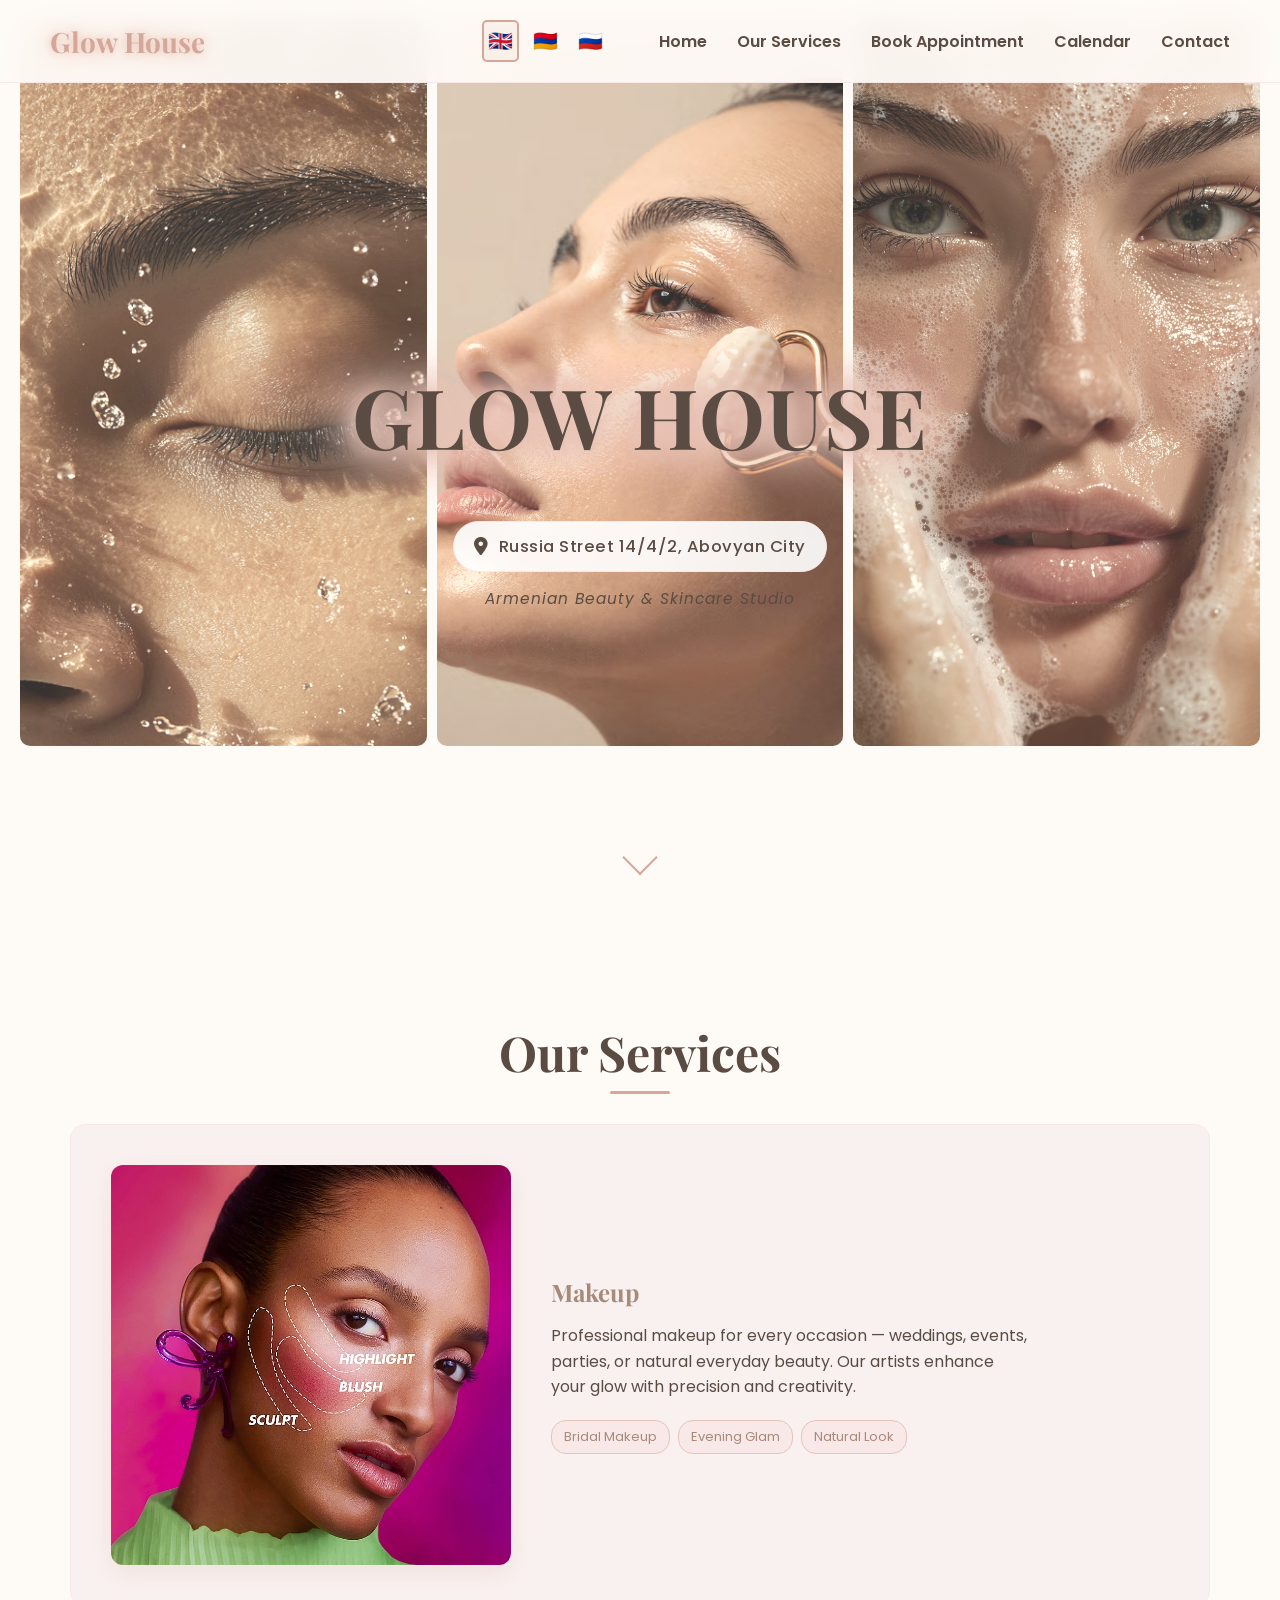
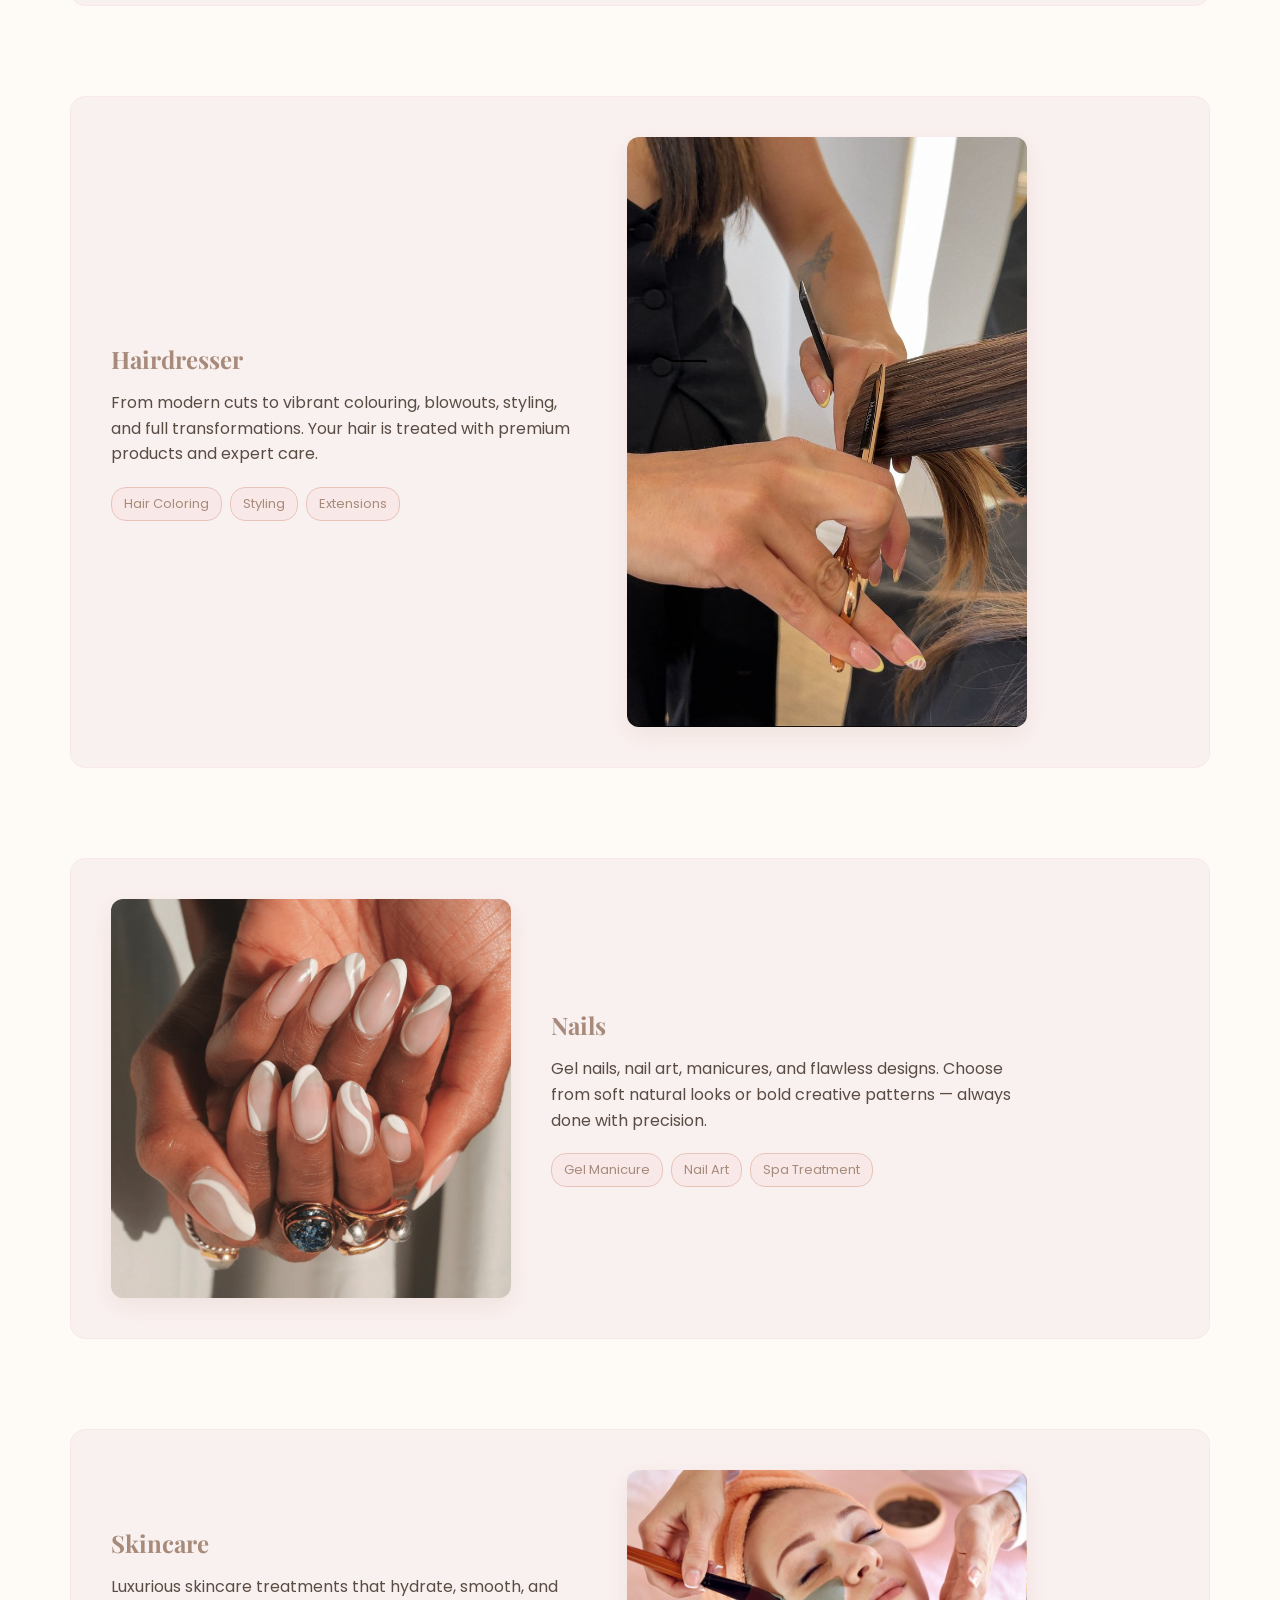
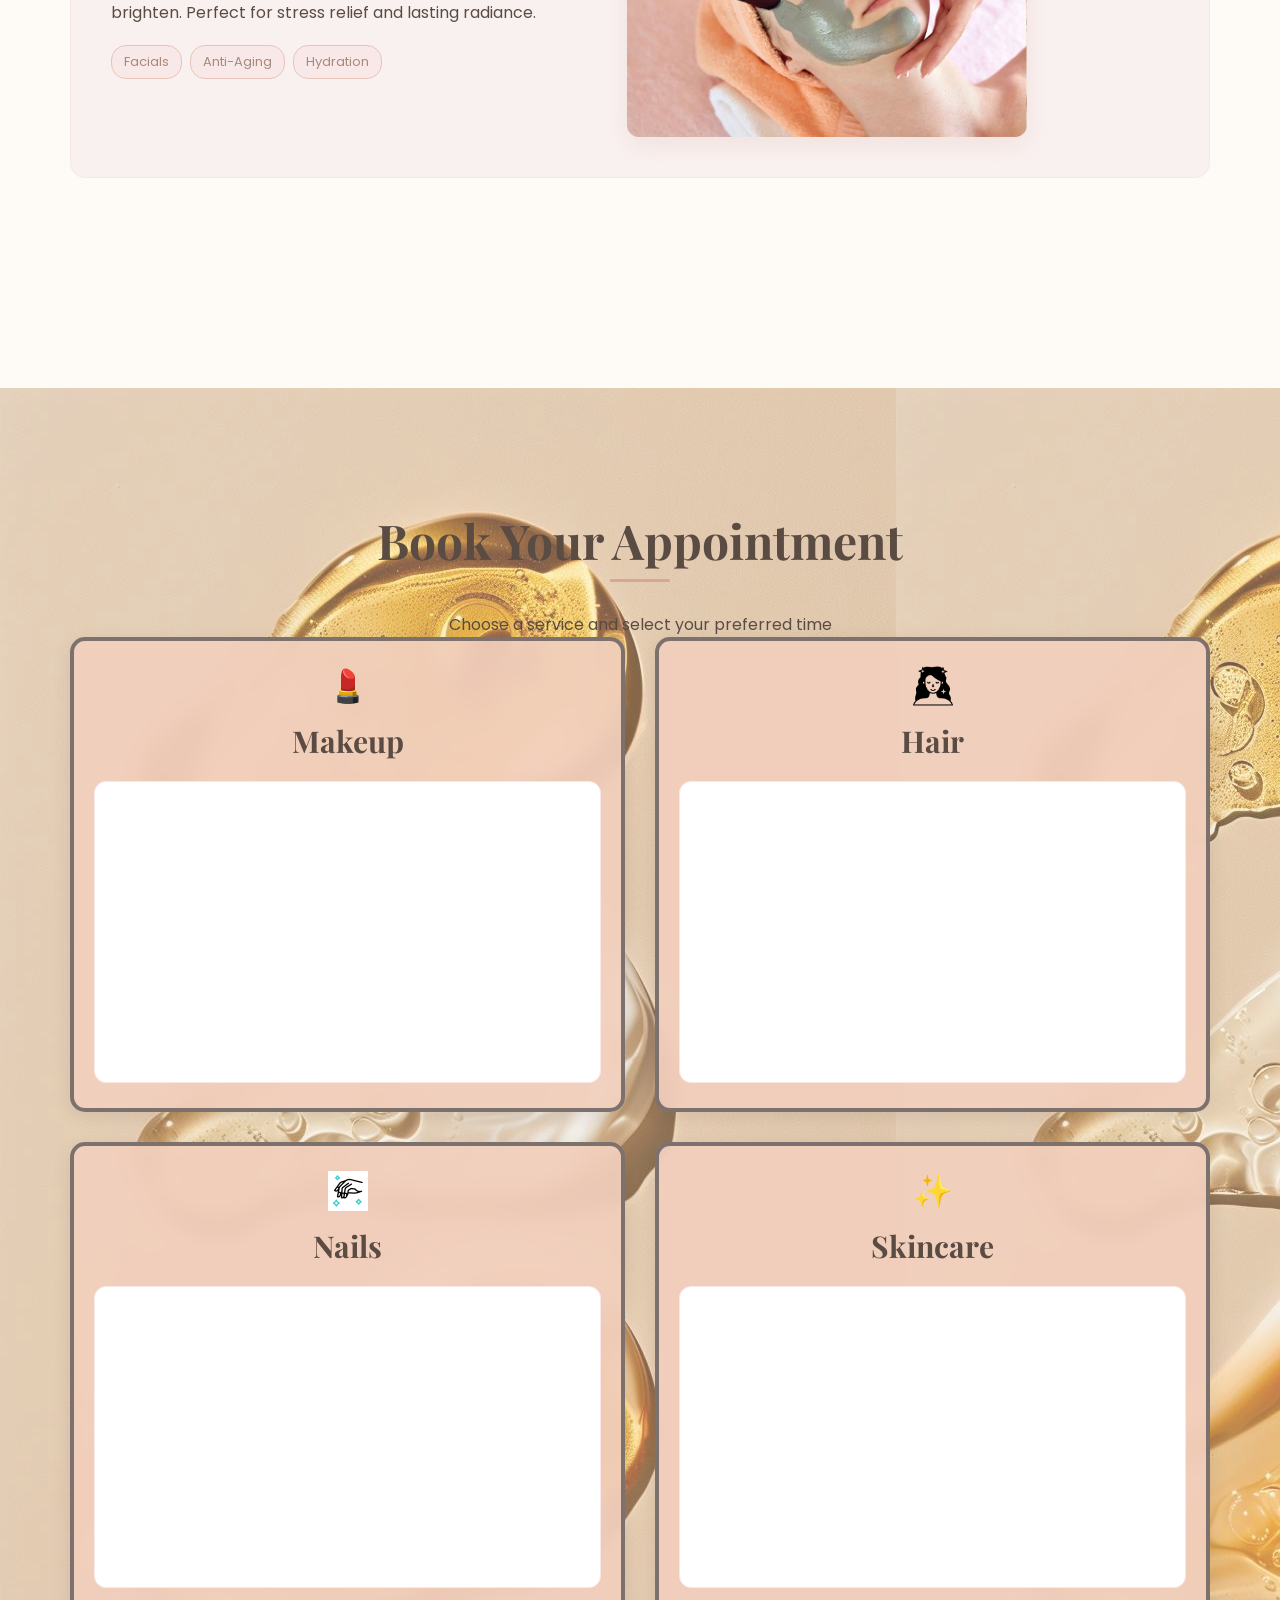
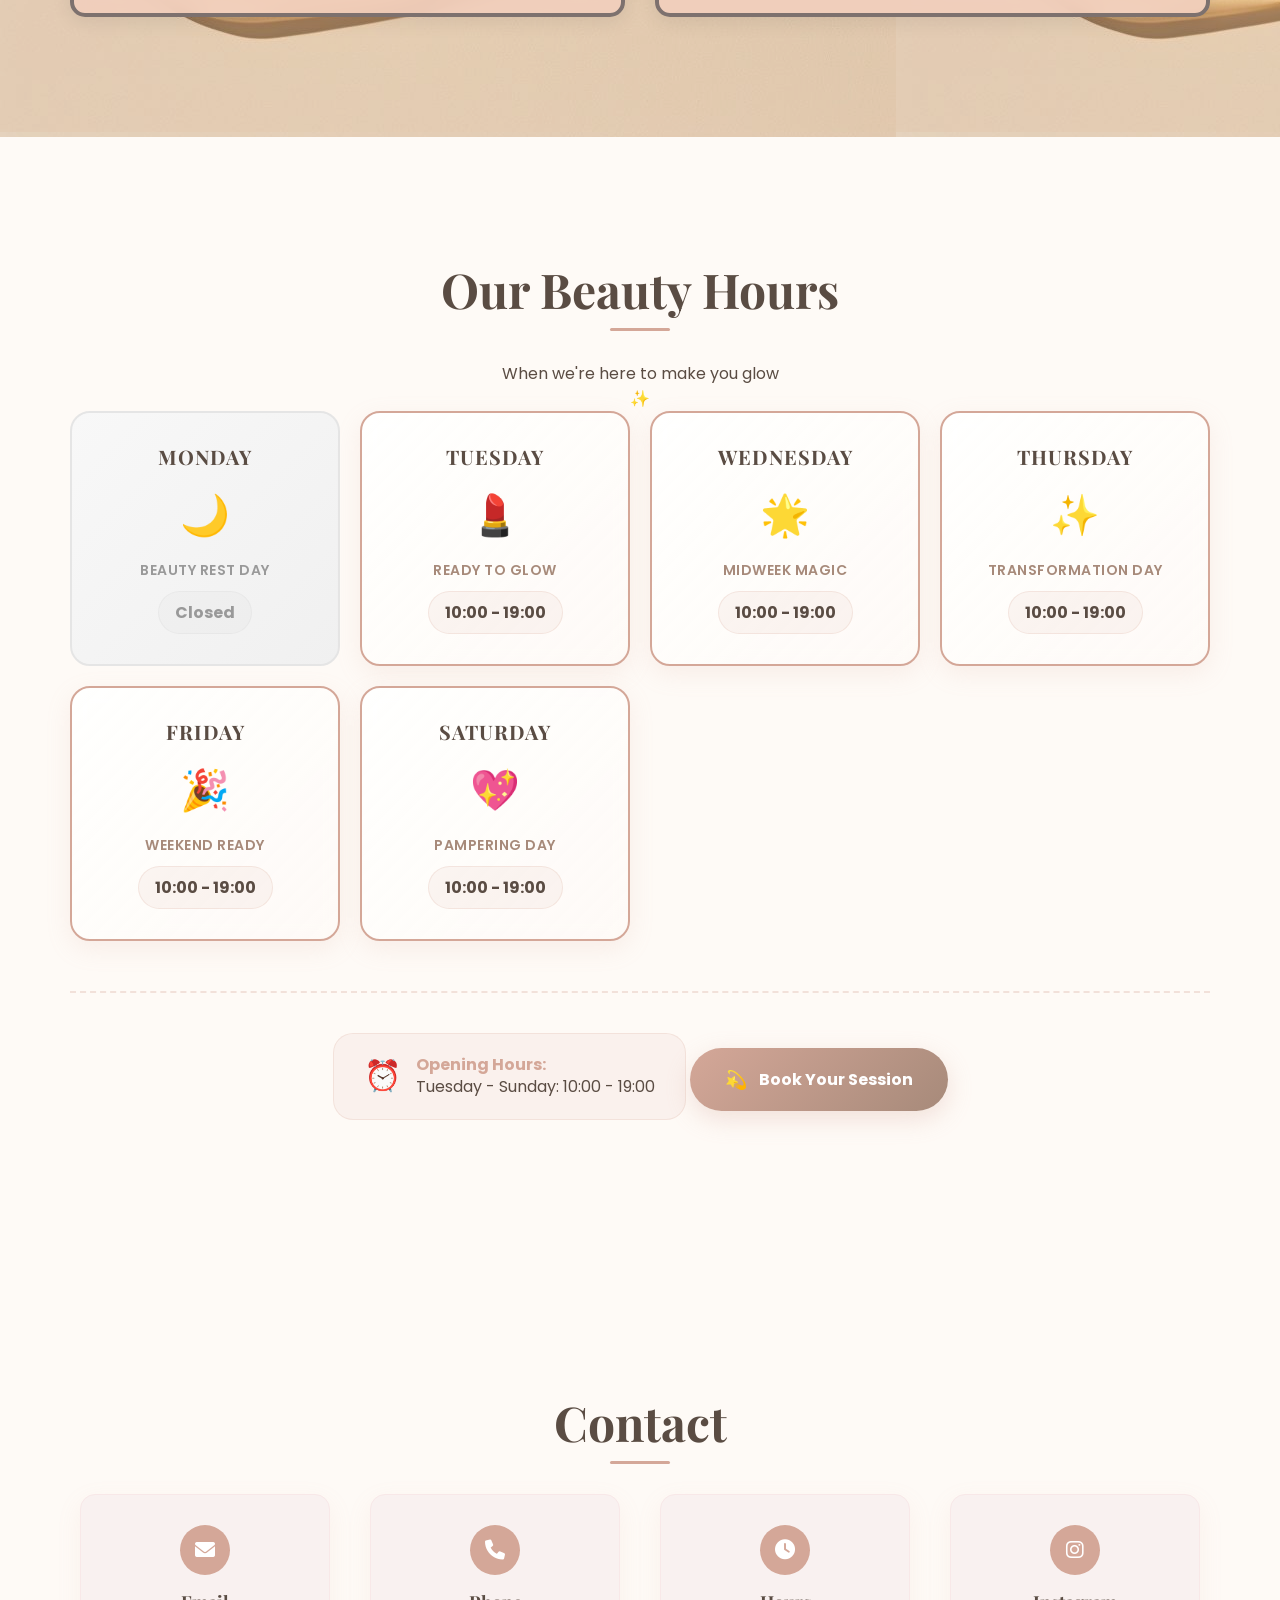
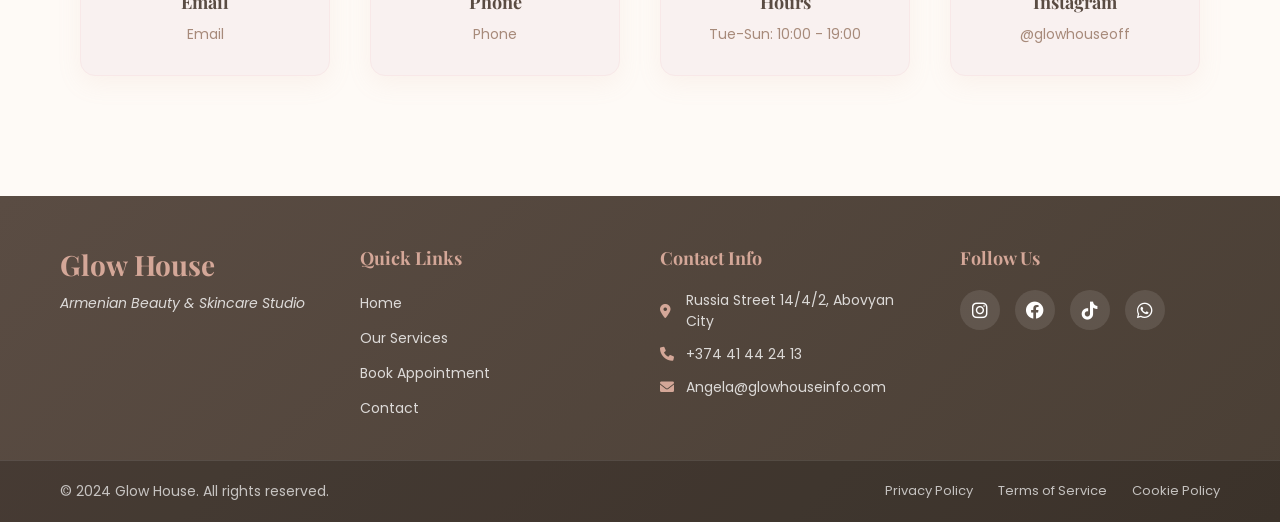
==== index.html @ 327ad5e3 "Add hamburger menu for mobile navigation and language switcher improvements" ====
<!DOCTYPE html>
<html lang="en">

<head>
    <meta charset="UTF-8">
    <meta name="viewport" content="width=device-width, initial-scale=1.0">
    <title>Glow House</title>
    <link rel="stylesheet" href="index.css">
    <link
        href="https://fonts.googleapis.com/css2?family=Poppins:wght@300;400;600;700&family=Playfair+Display:wght@700&display=swap"
        rel="stylesheet">
    <link href="https://cdnjs.cloudflare.com/ajax/libs/font-awesome/6.0.0/css/all.min.css" rel="stylesheet">
</head>

<body>
    <!-- NAV -->
    <nav class="nav">
        <div class="logo glow-logo">Glow House</div>

        <!-- Language Switcher - MOVED HERE -->
        <div class="language-switcher">
            <div class="flags">
                <span class="flag" data-lang="en">🇬🇧</span>
                <span class="flag" data-lang="hy">🇦🇲</span>
                <span class="flag" data-lang="ru">🇷🇺</span>
            </div>
        </div>

        <!-- Hamburger Menu Button -->
        <div class="hamburger-menu">
            <div class="bar"></div>
            <div class="bar"></div>
            <div class="bar"></div>
        </div>

        <ul class="nav-links">
            <li><a href="#home" data-key="home">Home</a></li>
            <li><a href="#services" data-key="services">Our Services</a></li>
            <li><a href="#booking" data-key="booking">Book Appointment</a></li>
            <li><a href="#calendar" data-key="calendar">Calendar</a></li>
            <li><a href="#contact" data-key="contact">Contact</a></li>
            <!-- REMOVED language-switcher from here -->
        </ul>
    </nav>

    <!-- HERO -->
    <header id="home" class="hero">
        <div class="hero-background">
            <div class="image-collage">
                <img src="images/pic1.jpeg" class="collage-img img-1">
                <img src="images/pic10.avif" class="collage-img img-2">
                <img src="images/pic11.jpeg" class="collage-img img-3">
            </div>
            <div class="hero-overlay"></div>
        </div>

        <div class="hero-centre">
            <h1 class="hero-title glow-title">GLOW HOUSE</h1>
            <a href="https://maps.app.goo.gl/rBMeqQLyKdimYjbw9" target="_blank" class="hero-address clickable-address">
                <i class="fas fa-map-marker-alt"></i>
                <span>Russia Street 14/4/2, Abovyan</span>
            </a>
            <div class="hero-subtitle"> Armenian Beauty & Skincare Studio</div>
        </div>

        <div class="scroll-indicator">
            <div class="scroll-arrow"></div>
        </div>
    </header>

    <!-- SERVICES -->
    <section id="services" class="section">
        <h2 class="section-title">Our Services</h2>

        <!-- Makeup -->
        <div class="service-row">
            <img src="images/pic7.jpg" class="service-img">
            <div class="service-text">
                <h3>Makeup</h3>
                <p>Professional makeup for every occasion — weddings, events, parties, or natural everyday beauty. Our
                    artists enhance your glow with precision and creativity.</p>
                <div class="service-features">
                    <span>Bridal Makeup</span>
                    <span>Evening Glam</span>
                    <span>Natural Look</span>
                </div>
            </div>
        </div>

        <!-- Hair -->
        <div class="service-row reverse">
            <div class="service-text">
                <h3>Hairdresser</h3>
                <p>From modern cuts to vibrant colouring, blowouts, styling, and full transformations. Your hair is
                    treated with premium products and expert care.</p>
                <div class="service-features">
                    <span>Hair Coloring</span>
                    <span>Styling</span>
                    <span>Extensions</span>
                </div>
            </div>
            <img src="images/pic6.jpg" class="service-img">
        </div>

        <!-- Nails -->
        <div class="service-row">
            <img src="images/pic5.png" class="service-img">
            <div class="service-text">
                <h3>Nails</h3>
                <p>Gel nails, nail art, manicures, and flawless designs. Choose from soft natural looks or bold creative
                    patterns — always done with precision.</p>
                <div class="service-features">
                    <span>Gel Manicure</span>
                    <span>Nail Art</span>
                    <span>Spa Treatment</span>
                </div>
            </div>
        </div>

        <!-- Skincare -->
        <div class="service-row reverse">
            <div class="service-text">
                <h3>Skincare</h3>
                <p>Luxurious skincare treatments that hydrate, smooth, and brighten. Perfect for stress relief and
                    lasting radiance.</p>
                <div class="service-features">
                    <span>Facials</span>
                    <span>Anti-Aging</span>
                    <span>Hydration</span>
                </div>
            </div>
            <img src="images/pic2.avif" class="service-img">
        </div>
    </section>

    <!-- BOOKING -->
    <section id="booking" class="section">
        <div class="booking-background" style="background-image: url('images/pic12.jpeg')"></div>

        <div class="booking-content">
            <div class="booking-header">
                <h2 class="section-title" data-key="bookingTitle">Book Your Session</h2>
                <p class="booking-subtitle" data-key="bookingSubtitle">Select a service to see available times</p>
            </div>

            <div class="booking-grid-compact">
                <!-- Makeup -->
                <div class="booking-card-compact">
                    <div class="card-icon">💄</div>
                    <h3 data-key="bookMakeup">Makeup</h3>
                    <div class="calendly-widget-compact">
                        <div class="calendly-inline-widget"
                            data-url="https://calendly.com/glowhouseinfo/makeup?hide_event_type_details=1&hide_gdpr_banner=1"
                            style="min-width:150px;height:300px;">
                        </div>
                    </div>
                </div>

                <!-- Hair -->
                <div class="booking-card-compact">
                    <div class="card-icon">
                        <img src="images/hair.png" alt="Hair" class="custom-icon">
                    </div>
                    <h3 data-key="bookHair">Hair</h3>
                    <div class="calendly-widget-compact">
                        <div class="calendly-inline-widget"
                            data-url="https://calendly.com/glowhouseinfo/30min?hide_event_type_details=1&hide_gdpr_banner=1"
                            style="min-width:150px;height:300px;">
                        </div>
                    </div>
                </div>

                <!-- Nails -->
                <div class="booking-card-compact">
                    <div class="card-icon">
                        <img src="images/nails.gif" alt="Nails" class="custom-icon">
                    </div>
                    <h3 data-key="bookNails">Nails</h3>
                    <div class="calendly-widget-compact">
                        <div class="calendly-inline-widget"
                            data-url="https://calendly.com/glowhouseinfo/nails?hide_event_type_details=1&hide_gdpr_banner=1"
                            style="min-width:150px;height:300px;">
                        </div>
                    </div>
                </div>

                <!-- Skincare -->
                <div class="booking-card-compact">
                    <div class="card-icon">✨</div>
                    <h3 data-key="bookSkincare">Skincare</h3>
                    <div class="calendly-widget-compact">
                        <div class="calendly-inline-widget"
                            data-url="https://calendly.com/glowhouseinfo/skincare?hide_event_type_details=1&hide_gdpr_banner=1"
                            style="min-width:150px;height:300px;">
                        </div>
                    </div>
                </div>
            </div>
        </div>
    </section>


    <!-- CALENDAR -->
    <section id="calendar" class="section">
        <div class="calendar-header">
            <h2 class="section-title" data-key="calendarTitle">Our Beauty Hours</h2>
            <p class="calendar-subtitle" data-key="calendarSubtitle">When we're here to make you glow</p>
            <div class="calendar-sparkle">✨</div>
        </div>

        <div class="elegant-calendar">
            <!-- Monday -->
            <div class="calendar-day closed" data-day="monday">
                <div class="day-glow"></div>
                <div class="day-content">
                    <div class="day-name" data-key="monday">Monday</div>
                    <div class="day-icon">🌙</div>
                    <div class="day-status" data-key="mondayStatus">Beauty Rest Day</div>
                    <div class="day-hours" data-key="closed">Closed</div>
                </div>
            </div>

            <!-- Tuesday -->
            <div class="calendar-day open" data-day="tuesday">
                <div class="day-glow"></div>
                <div class="day-content">
                    <div class="day-name" data-key="tuesday">Tuesday</div>
                    <div class="day-icon">💄</div>
                    <div class="day-status" data-key="tuesdayStatus">Ready to Glow</div>
                    <div class="day-hours">10:00 - 19:00</div>
                </div>
            </div>

            <!-- Wednesday -->
            <div class="calendar-day open" data-day="wednesday">
                <div class="day-glow"></div>
                <div class="day-content">
                    <div class="day-name" data-key="wednesday">Wednesday</div>
                    <div class="day-icon">🌟</div>
                    <div class="day-status" data-key="wednesdayStatus">Midweek Magic</div>
                    <div class="day-hours">10:00 - 19:00</div>
                </div>
            </div>

            <!-- Thursday -->
            <div class="calendar-day open" data-day="thursday">
                <div class="day-glow"></div>
                <div class="day-content">
                    <div class="day-name" data-key="thursday">Thursday</div>
                    <div class="day-icon">✨</div>
                    <div class="day-status" data-key="thursdayStatus">Transformation Day</div>
                    <div class="day-hours">10:00 - 19:00</div>
                </div>
            </div>

            <!-- Friday -->
            <div class="calendar-day open" data-day="friday">
                <div class="day-glow"></div>
                <div class="day-content">
                    <div class="day-name" data-key="friday">Friday</div>
                    <div class="day-icon">🎉</div>
                    <div class="day-status" data-key="fridayStatus">Weekend Ready</div>
                    <div class="day-hours">10:00 - 19:00</div>
                </div>
            </div>

            <!-- Saturday -->
            <div class="calendar-day open" data-day="saturday">
                <div class="day-glow"></div>
                <div class="day-content">
                    <div class="day-name" data-key="saturday">Saturday</div>
                    <div class="day-icon">💖</div>
                    <div class="day-status" data-key="saturdayStatus">Pampering Day</div>
                    <div class="day-hours">10:00 - 19:00</div>
                </div>
            </div>

            <!-- Sunday -->
            <div class="calendar-day open" data-day="sunday">
                <div class="day-glow"></div>
                <div class="day-content">
                    <div class="day-name" data-key="sunday">Sunday</div>
                    <div class="day-icon">🌺</div>
                    <div class="day-status" data-key="sundayStatus">Self Care Sunday</div>
                    <div class="day-hours">10:00 - 19:00</div>
                </div>
            </div>
            <!-- Monday -->
            <div class="calendar-day closed" data-day="monday">
                <div class="day-glow"></div>
                <div class="day-content">
                    <div class="day-name" data-key="monday">Monday</div>
                    <div class="day-icon">🌙</div>
                    <div class="day-status" data-key="mondayStatus">Beauty Rest Day</div>
                    <div class="day-hours" data-key="closed">Closed</div>
                </div>
            </div>
        </div>


        <div class="calendar-footer">
            <div class="hours-summary">
                <div class="summary-icon">⏰</div>
                <div class="summary-text">
                    <strong data-key="openingHours">Opening Hours:</strong><br>
                    <span data-key="hoursDetail">Tuesday - Sunday: 10:00 - 19:00</span>
                </div>
            </div>

            <a href="#booking" target="_blank" class="glow-button">
                <span class="button-icon">💫</span>
                <span data-key="bookSession">Book Your Session</span>
            </a>
        </div>
    </section>

    <!-- CONTACT -->
    <section id="contact" class="section">
        <h2 class="section-title" data-key="contactTitle">Contact</h2>
        <div class="contact-options">
            <div class="contact-card">
                <div class="contact-icon">
                    <i class="fas fa-envelope"></i>
                </div>
                <h3 data-key="email">Email</h3>
                <p>Angela@glowhouseinfo.com</p>
            </div>

            <div class="contact-card">
                <div class="contact-icon">
                    <i class="fas fa-phone"></i>
                </div>
                <h3 data-key="phone">Phone</h3>
                <p>+374 41 44 24 13</p>
            </div>

            <div class="contact-card">
                <div class="contact-icon">
                    <i class="fas fa-clock"></i>
                </div>
                <h3 data-key="hoursTitle">Hours</h3>
                <p data-key="hours">Tue-Sun: 10:00 - 19:00</p>
            </div>

            <div class="contact-card">
                <a href="https://www.instagram.com/glowhouseoff?utm_source=ig_web_button_share_sheet&igsh=ZDNlZDc0MzIxNw=="
                    target="_blank" rel="noopener noreferrer" class="contact-card-link">
                    <div class="contact-icon">
                        <i class="fab fa-instagram"></i>
                    </div>
                    <h3 data-key="instagram">Instagram</h3>
                    <p>@glowhouseoff</p>
                </a>
            </div>
        </div>
    </section>

    <!-- COPYRIGHT FOOTER -->
    <footer class="copyright-footer">
        <div class="footer-content">
            <div class="footer-section">
                <div class="footer-logo">Glow House</div>
                <p class="footer-tagline" data-key="footerTagline">Armenian Beauty & Skincare Studio</p>
            </div>

            <div class="footer-section">
                <h4 data-key="quickLinks">Quick Links</h4>
                <ul class="footer-links">
                    <li><a href="#home" data-key="home">Home</a></li>
                    <li><a href="#services" data-key="services">Services</a></li>
                    <li><a href="#booking" data-key="booking">Booking</a></li>
                    <li><a href="#contact" data-key="contact">Contact</a></li>
                </ul>
            </div>

            <div class="footer-section">
                <h4 data-key="contactInfo">Contact Info</h4>
                <div class="contact-info">
                    <p><i class="fas fa-map-marker-alt"></i> <span data-key="address">Russia Street 14/4/2,
                            Abovyan</span></p>
                    <p><i class="fas fa-phone"></i> +374 41 44 24 13</p>
                    <p><i class="fas fa-envelope"></i> Angela@glowhouseinfo.com</p>
                </div>
            </div>

            <div class="footer-section">
                <h4 data-key="followUs">Follow Us</h4>
                <div class="social-links">
                    <a href="https://www.instagram.com/glowhouseoff?utm_source=ig_web_button_share_sheet&igsh=ZDNlZDc0MzIxNw=="
                        target="_blank" rel="noopener noreferrer" class="social-link">
                        <i class="fab fa-instagram"></i>
                    </a>
                    <a href="#" class="social-link"><i class="fab fa-facebook"></i></a>
                    <a href="#" class="social-link"><i class="fab fa-tiktok"></i></a>
                    <a href="#" class="social-link"><i class="fab fa-whatsapp"></i></a>
                </div>
            </div>
        </div>

        <div class="copyright-bar">
            <div class="copyright-content">
                <p data-key="copyright">&copy; 2024 Glow House. All rights reserved.</p>
                <div class="legal-links">
                    <a href="#privacy" data-key="privacy">Privacy Policy</a>
                    <a href="#terms" data-key="terms">Terms of Service</a>
                    <a href="#cookies" data-key="cookies">Cookie Policy</a>
                </div>
            </div>
        </div>
    </footer>

    <script src="index.js"></script>
</body>
<script type="text/javascript" src="https://assets.calendly.com/assets/external/widget.js" async></script>

<script src="index.js"></script>
</body>

</html>

</html>
---- index.css ----
/* GLOBAL */
* {
    margin: 0;
    padding: 0;
    box-sizing: border-box;
}

:root {
    --primary: #d4a798;
    --primary-glow: #e8c4b8;
    --secondary: #f8e8e8;
    --background: #fefaf6;
    --text: #5a4c43;
    --dark-beige: #a78a7a;
    --light-pink: #f9f1f0;
    --accent: #e8b4b4;
}

body {
    font-family: "Poppins", sans-serif;
    background: var(--background);
    color: var(--text);
    overflow-x: hidden;
}

/* Smooth scrolling */
html {
    scroll-behavior: smooth;
}

/* NAV ------------------------------------ */
.nav {
    width: 100%;
    position: fixed;
    top: 0;
    left: 0;
    padding: 15px 20px;
    background: rgba(254, 250, 246, 0.98);
    backdrop-filter: blur(15px);
    display: flex;
    justify-content: space-between;
    align-items: center;
    z-index: 9999;
    border-bottom: 1px solid var(--secondary);
    transform: translateY(0);
    transition: transform 0.3s ease, background 0.3s ease;
}


.nav.hidden {
    transform: translateY(-100%);
}

.logo {
    font-size: 24px;
    font-weight: 700;
    font-family: "Playfair Display", serif;
    color: var(--primary);
    position: relative;
}

.glow-logo {
    text-shadow: 0 0 10px var(--primary-glow), 0 0 25px var(--primary-glow);
    animation: logoPulse 2s ease-in-out infinite alternate;
}

@keyframes logoPulse {
    from {
        text-shadow: 0 0 10px var(--primary-glow), 0 0 25px var(--primary-glow);
    }
    to {
        text-shadow: 0 0 15px var(--primary-glow), 0 0 30px var(--primary-glow), 0 0 40px #e8c4b8;
    }
}

.nav-links {
    display: flex;
    gap: 15px;
    list-style: none;
    align-items: center;
    flex-wrap: wrap;
    justify-content: flex-end;
}

.nav-links a {
    color: var(--text);
    font-weight: 600;
    text-decoration: none;
    transition: 0.3s;
    position: relative;
    padding: 5px 0;
    font-size: 14px;
}

.nav-links a::after {
    content: '';
    position: absolute;
    bottom: 0;
    left: 0;
    width: 0;
    height: 2px;
    background: var(--primary);
    transition: width 0.3s ease;
}

.nav-links a:hover {
    color: var(--primary);
}

.nav-links a:hover::after {
    width: 100%;
}

/* HAMBURGER MENU STYLES */
.hamburger-menu {
    display: none;
    flex-direction: column;
    cursor: pointer;
    padding: 5px;
    z-index: 10000;
    position: relative; /* Ensure it stays on top */
}

.bar {
    width: 25px;
    height: 3px;
    background-color: var(--text);
    margin: 3px 0;
    transition: 0.3s;
    border-radius: 2px;
}

/* Hamburger menu animation when active */
.hamburger-menu.active .bar:nth-child(1) {
    transform: rotate(-45deg) translate(-5px, 6px);
}

.hamburger-menu.active .bar:nth-child(2) {
    opacity: 0;
}

.hamburger-menu.active .bar:nth-child(3) {
    transform: rotate(45deg) translate(-5px, -6px);
}

/* MOBILE NAVIGATION STYLES */
@media (max-width: 768px) {
    .hamburger-menu {
        display: flex;
    }

    .language-switcher {
        margin-left: auto;
        padding-right: 50px; /* Space for hamburger menu */
        position: relative;
        z-index: 1; /* Lower than hamburger */
    }
    
    .flags {
        gap: 8px;
    }
    
    .flag {
        font-size: 20px;
    }

    .nav-links {
        position: fixed;
        top: 0;
        right: -100%;
        width: 80%;
        max-width: 300px;
        height: 100vh;
        background: rgba(254, 250, 246, 0.98);
        backdrop-filter: blur(20px);
        flex-direction: column;
        justify-content: flex-start;
        align-items: flex-start;
        padding: 80px 30px 30px;
        transition: right 0.3s ease;
        box-shadow: -5px 0 15px rgba(0, 0, 0, 0.1);
        z-index: 9998;
    }

    .nav-links.active {
        right: 0;
    }

    .nav-links li {
        width: 100%;
        margin: 0;
        border-bottom: 1px solid rgba(212, 167, 152, 0.2);
    }

    .nav-links li:last-child {
        border-bottom: none;
    }

    .nav-links a {
        display: block;
        padding: 15px 0;
        font-size: 18px;
        width: 100%;
        color: var(--text);
        font-weight: 600;
    }

    .nav-links a::after {
        display: none;
    }

    .nav-links a:hover {
        color: var(--primary);
        background: none;
        transform: translateX(10px);
    }
}

/* Desktop styles */
@media (min-width: 769px) {
    .language-switcher {
        margin-left: 10px;
        padding-right: 0;
    }
    
    .hamburger-menu {
        display: none !important; /* Ensure it's hidden on desktop */
    }
}

/* Overlay when menu is open */
.menu-overlay {
    position: fixed;
    top: 0;
    left: 0;
    width: 100%;
    height: 100%;
    background: rgba(0, 0, 0, 0.5);
    z-index: 9997;
    opacity: 0;
    visibility: hidden;
    transition: all 0.3s ease;
}

.menu-overlay.active {
    opacity: 1;
    visibility: visible;
}
/* LANGUAGE SWITCHER ------------------------------------ */
.language-switcher {
    margin-left: auto; /* This pushes it to the right */
    padding-right: 50px; /* Space for hamburger menu */
}

.flags {
    display: flex;
    gap: 8px;
    align-items: center;
}

.flag {
    font-size: 20px;
    cursor: pointer;
    transition: all 0.3s ease;
    padding: 4px;
    border-radius: 5px;
    border: 2px solid transparent;
}

.flag:hover {
    transform: scale(1.2);
    border-color: var(--primary);
}

.flag.active {
    border-color: var(--primary);
    background: rgba(212, 167, 152, 0.1);
}


/* HERO ------------------------------------ */
.hero {
    height: 100vh;
    display: flex;
    justify-content: center;
    align-items: center;
    position: relative;
    overflow: hidden;
    text-align: center;
    padding-top: 70px; /* Account for fixed nav */
}

.hero-background {
    position: absolute;
    top: 0;
    left: 0;
    width: 100%;
    height: 100%;
    z-index: 1;
}

.image-collage {
    position: relative;
    width: 100%;
    height: 100%;
    display: grid;
    grid-template-columns: 1fr;
    grid-template-rows: 1fr;
    gap: 5px;
    padding: 10px;
    opacity: 0.9;
}

.collage-img {
    width: 100%;
    height: 100%;
    object-fit: cover;
    border-radius: 10px;
    filter: sepia(0.3) brightness(1.0);
    transition: all 0.5s ease;
    position: relative;
}

.collage-img:hover {
    filter: sepia(0.1) brightness(0.3);
    z-index: 2;
    transform: scale(1.05);
}

.hero-overlay {
    position: absolute;
    top: 0;
    left: 0;
    width: 100%;
    height: 100%;
    background: linear-gradient(
        135deg,
        rgba(254, 250, 246, 0.1) 50%,
        rgba(248, 232, 232, 0.3) 50%,
        rgba(254, 250, 246, 0.1) 50%
    );
    z-index: 1;
}

.hero-centre {
    position: relative;
    z-index: 3;
    animation: fadeInUp 1s ease-out;
    padding: 0 20px;
}

.hero-title {
    font-size: 42px;
    font-family: "Playfair Display", serif;
    color: var(--text);
    margin-bottom: 50px;
    font-weight: 700;
    letter-spacing: 1px;

}

.glow-title {
    text-shadow: 
        0 0 20px var(--primary-glow), 
        0 0 30px var(--primary-glow),
        0 0 40px var(--primary-glow),
        0 0 50px var(--primary-glow),
        0 0 60px var(--primary-glow),
        0 0 70px var(--primary-glow),
        0 0 80px var(--primary-glow),
        2px 2px 4px rgba(90, 76, 67, 0.1);
    animation: titleGlow 3s ease-in-out infinite alternate;
}

@keyframes titleGlow {
    0%, 100% {
        text-shadow: 
            0 0 20px var(--primary-glow), 
            0 0 30px var(--primary-glow),
            0 0 40px var(--primary-glow),
            0 0 50px var(--primary-glow),
            0 0 60px var(--primary-glow),
            0 0 70px var(--primary-glow),
            0 0 80px var(--primary-glow),
            2px 2px 4px rgba(90, 76, 67, 0.9);
    }
    50% {
        text-shadow:
            0 0 20px var(--primary-glow), 
            0 0 30px var(--primary-glow),
            0 0 40px var(--primary-glow),
            0 0 50px var(--primary-glow),
            0 0 60px var(--primary-glow), 
            0 0 80px var(--primary-glow), 
            2px 2px 4px rgba(90, 76, 67, 0.9);
    }
}

.hero-address {
    display: inline-flex;
    align-items: center;
    gap: 10px;
    font-size: 16px;
    color: var(--text);
    background: rgba(255, 255, 255, 0.9);
    padding: 12px 20px;
    border-radius: 50px;
    backdrop-filter: blur(10px);
    border: 1px solid var(--secondary);
    margin-bottom: 15px;
    animation: fadeInUp 1s ease-out 0.3s both;
    font-weight: 500;
    letter-spacing: 0.5px;
}

.hero-address i {
    color: var(--text);
    font-size: 1.1em;
}

.hero-subtitle {
    font-size: 16px;
    color: var(--text);
    font-style: italic;
    letter-spacing: 1px;
    animation: fadeInUp 1s ease-out 0.6s both;
}

.scroll-indicator {
    position: absolute;
    bottom: 30px;
    left: 50%;
    transform: translateX(-50%);
    z-index: 3;
    animation: bounce 2s infinite;
}

.scroll-arrow {
    width: 25px;
    height: 25px;
    border-right: 2px solid var(--primary);
    border-bottom: 2px solid var(--primary);
    transform: rotate(45deg);
}

@keyframes bounce {
    0%, 20%, 50%, 80%, 100% {
        transform: translateX(-50%) translateY(0);
    }
    40% {
        transform: translateX(-50%) translateY(-10px);
    }
    60% {
        transform: translateX(-50%) translateY(-5px);
    }
}

/* CLICKABLE ADDRESS ------------------------------------ */
.clickable-address {
    text-decoration: none;
    color: inherit;
    transition: all 0.3s ease;
    cursor: pointer;
}

.clickable-address:hover {
    background: rgba(255, 255, 255, 0.95) !important;
    transform: translateY(-2px);
    box-shadow: 0 5px 15px rgba(212, 167, 152, 0.2);
}

.clickable-address:active {
    transform: translateY(0);
}

.clickable-address:hover i {
    color: var(--primary);
    transform: scale(1.1);
}

.clickable-address i {
    transition: all 0.3s ease;
}

/* SECTIONS ------------------------------------ */
.section {
    padding: 80px 20px;
    text-align: center;
    opacity: 0;
    transform: translateY(30px);
    transition: opacity 0.8s ease, transform 0.8s ease;
    background: var(--background);
}

.section.visible {
    opacity: 1;
    transform: translateY(0);
}

.section-title {
    font-size: 32px;
    color: var(--text);
    font-family: "Playfair Display", serif;
    margin-bottom: 40px;
    position: relative;
}

.section-title::after {
    content: '';
    position: absolute;
    bottom: -10px;
    left: 50%;
    transform: translateX(-50%);
    width: 60px;
    height: 3px;
    background: var(--primary);
    border-radius: 2px;
}

/* SERVICES ------------------------------------ */
.service-row {
    display: flex;
    flex-direction: column;
    align-items: center;
    gap: 30px;
    margin-bottom: 60px;
    opacity: 0;
    transform: translateY(30px);
    transition: all 0.8s ease;
    background: var(--light-pink);
    padding: 30px 20px;
    border-radius: 15px;
    border: 1px solid var(--secondary);
}

.service-row.reverse {
    flex-direction: column;
    transform: translateY(30px);
}

.service-row.visible {
    opacity: 1;
    transform: translateY(0);
}

.service-img {
    width: 100%;
    max-width: 400px;
    border-radius: 12px;
    box-shadow: 0 8px 25px rgba(212, 167, 152, 0.2);
    transition: all 0.5s ease;
    cursor: pointer;
}

.service-img:hover {
    transform: scale(1.03);
    box-shadow: 0 12px 35px rgba(212, 167, 152, 0.3);
}

.service-text {
    width: 100%;
    text-align: center;
}

.service-text h3 {
    font-size: 24px;
    color: var(--dark-beige);
    margin-bottom: 15px;
    transition: color 0.3s ease;
    font-family: "Playfair Display", serif;
}

.service-text:hover h3 {
    color: var(--primary);
}

.service-text p {
    font-size: 16px;
    line-height: 1.6;
    margin-bottom: 20px;
    color: var(--text);
}

.service-features {
    display: flex;
    gap: 8px;
    flex-wrap: wrap;
    justify-content: center;
}

.service-features span {
    background: var(--secondary);
    padding: 6px 12px;
    border-radius: 15px;
    font-size: 13px;
    color: var(--dark-beige);
    border: 1px solid var(--primary-glow);
}

/* BOOKING SECTION WITH TABS */
.booking-tabs {
    max-width: 1000px;
    margin: 0 auto;
    background: rgba(255, 255, 255, 0.95);
    border-radius: 25px;
    overflow: hidden;
    box-shadow: 0 20px 60px rgba(0, 0, 0, 0.1);
    backdrop-filter: blur(20px);
    border: 1px solid rgba(255, 255, 255, 0.3);
}

.tab-buttons {
    display: grid;
    grid-template-columns: repeat(4, 1fr);
    background: linear-gradient(135deg, var(--primary) 0%, var(--dark-beige) 100%);
    padding: 10px;
    gap: 5px;
}

.tab-button {
    background: rgba(255, 255, 255, 0.9);
    border: none;
    padding: 20px 15px;
    border-radius: 15px;
    cursor: pointer;
    transition: all 0.4s cubic-bezier(0.25, 0.46, 0.45, 0.94);
    display: flex;
    flex-direction: column;
    align-items: center;
    gap: 8px;
    font-family: "Poppins", sans-serif;
    font-weight: 600;
    color: var(--text);
    position: relative;
    overflow: hidden;
}

.tab-button::before {
    content: '';
    position: absolute;
    top: 0;
    left: -100%;
    width: 100%;
    height: 100%;
    background: linear-gradient(90deg, transparent, rgba(255, 255, 255, 0.4), transparent);
    transition: left 0.6s ease;
}

.tab-button:hover::before {
    left: 100%;
}

.tab-button:hover {
    background: rgba(255, 255, 255, 1);
    transform: translateY(-3px);
    box-shadow: 0 10px 25px rgba(0, 0, 0, 0.15);
}

.tab-button.active {
    background: white;
    transform: translateY(-2px);
    box-shadow: 0 8px 20px rgba(0, 0, 0, 0.2);
    color: var(--primary);
}

.tab-icon {
    font-size: 24px;
    transition: all 0.3s ease;
}

.tab-button.active .tab-icon {
    transform: scale(1.2);
    animation: bounce 2s infinite;
}

@keyframes bounce {
    0%, 20%, 50%, 80%, 100% {
        transform: scale(1.2) translateY(0);
    }
    40% {
        transform: scale(1.2) translateY(-5px);
    }
    60% {
        transform: scale(1.2) translateY(-2px);
    }
}

.tab-content {
    padding: 40px;
}

.tab-pane {
    display: none;
    animation: fadeIn 0.5s ease-in-out;
}

.tab-pane.active {
    display: block;
}

.booking-widget {
    text-align: center;
}

.widget-header {
    margin-bottom: 30px;
}

.widget-header h3 {
    font-size: 28px;
    color: var(--text);
    font-family: "Playfair Display", serif;
    margin-bottom: 10px;
}

.widget-header p {
    color: var(--dark-beige);
    font-size: 16px;
}

.calendly-widget-container {
    border-radius: 20px;
    overflow: hidden;
    box-shadow: 0 15px 40px rgba(0, 0, 0, 0.1);
    border: 1px solid var(--secondary);
    background: white;
}

.calendly-inline-widget {
    border-radius: 20px !important;
}

/* Enhanced Background Images for Booking Section */
.booking-background {
    position: absolute;
    top: 0;
    left: 0;
    width: 100%;
    height: 100%;
    z-index: 1;
    opacity: 0.7;
}

.bg-image {
    position: absolute;
    width: 50%;
    height: 100%;
    background-size: cover;
    background-position: center;
    background-repeat: no-repeat;
    opacity: 0.12;
    filter: sepia(0.4) brightness(0.1);
    transition: all 0.8s ease;
}

.bg-image-1 {
    left: 0;
    clip-path: polygon(0 0, 100% 0, 80% 100%, 0 100%);
}

.bg-image-2 {
    right: 0;
    clip-path: polygon(20% 0, 100% 0, 100% 100%, 0 100%);
}

.booking-overlay {
    position: absolute;
    top: 0;
    left: 0;
    width: 100%;
    height: 100%;
    background: linear-gradient(
        135deg,
        rgba(254, 250, 246, 0.85) 0%,
        rgba(248, 232, 232, 0.75) 50%,
        rgba(254, 250, 246, 0.85) 100%
    );
    z-index: 2;
}

.booking-content {
    position: relative;
    z-index: 3;
}

/* Mobile Responsiveness for Booking Tabs */
@media (max-width: 768px) {
    .tab-buttons {
        grid-template-columns: repeat(2, 1fr);
        gap: 8px;
        padding: 15px;
    }
    
    .tab-button {
        padding: 15px 10px;
        font-size: 14px;
    }
    
    .tab-icon {
        font-size: 20px;
    }
    
    .tab-content {
        padding: 25px 20px;
    }
    
    .widget-header h3 {
        font-size: 24px;
    }
    
    .calendly-widget-container {
        margin: 0 -10px;
        border-radius: 15px;
    }
    
    .bg-image {
        opacity: 0.08;
    }
    
    .bg-image-1,
    .bg-image-2 {
        clip-path: none;
        width: 100%;
    }
    
    .bg-image-2 {
        display: none;
    }
}

@media (min-width: 769px) and (max-width: 1024px) {
    .booking-tabs {
        max-width: 900px;
    }
    
    .tab-button {
        padding: 18px 12px;
        font-size: 14px;
    }
}

/* Animation for tab switching */
@keyframes fadeIn {
    from {
        opacity: 0;
        transform: translateY(20px);
    }
    to {
        opacity: 1;
        transform: translateY(0);
    }
}

/* Custom Icon Styles for Booking Cards */
.custom-icon {
    width: 40px;
    height: 40px;
    object-fit: contain;
    transition: all 0.3s ease;
}


/* Loading state for Calendly widgets */
.calendly-loading {
    display: flex;
    justify-content: center;
    align-items: center;
    height: 200px;
    color: var(--dark-beige);
}

.calendly-loading .loading-spinner {
    margin-right: 10px;
}
.service-option {
    background: rgba(255, 255, 255, 0.95);
    border-radius: 20px;
    overflow: hidden;
    border: 2px solid var(--secondary);
    transition: all 0.4s cubic-bezier(0.25, 0.46, 0.45, 0.94);
    position: relative;
    backdrop-filter: blur(10px);
    box-shadow: 0 10px 30px rgba(0, 0, 0, 0.1);
}

.service-option::before {
    content: '';
    position: absolute;
    top: 0;
    left: -100%;
    width: 100%;
    height: 100%;
    background: linear-gradient(90deg, transparent, rgba(255, 255, 255, 0.4), transparent);
    transition: left 0.6s ease;
}

.service-option:hover::before {
    left: 100%;
}

.service-option:hover {
    transform: translateY(-10px);
    border-color: var(--primary);
    box-shadow: 0 20px 50px rgba(212, 167, 152, 0.3);
}

.service-image {
    height: 180px;
    background-size: cover;
    background-position: center;
    background-repeat: no-repeat;
    position: relative;
    transition: all 0.4s ease;
}

.service-option:hover .service-image {
    transform: scale(1.05);
    filter: brightness(1.1);
}

.service-image::after {
    content: '';
    position: absolute;
    bottom: 0;
    left: 0;
    width: 100%;
    height: 50%;
    background: linear-gradient(transparent, rgba(255, 255, 255, 0.9));
}

.service-content {
    padding: 25px;
    text-align: center;
    position: relative;
}

.service-icon {
    font-size: 48px;
    margin-bottom: 15px;
    display: block;
    transition: all 0.3s ease;
}

.service-option:hover .service-icon {
    transform: scale(1.2) rotate(10deg);
}

.service-option h3 {
    color: var(--text);
    margin-bottom: 12px;
    font-family: "Playfair Display", serif;
    font-size: 22px;
    transition: color 0.3s ease;
}

.service-option:hover h3 {
    color: var(--primary);
}

.service-option p {
    color: var(--dark-beige);
    margin-bottom: 25px;
    font-size: 15px;
    line-height: 1.5;
}

/* COMPACT BOOKING SECTION */
.booking-grid-compact {
    display: grid;
    grid-template-columns: repeat(2, 1fr);
    gap: 25px;
    max-width: 1500px;
    margin: 0 auto;
}

.booking-card-compact {
    background: rgba(241, 207, 189, 0.926);
    border-radius: 15px;
    padding: 25px 20px;
    text-align: center;
    border: 4px solid rgb(125, 113, 110);
    backdrop-filter: blur(10px);
    transition: all 0.3s ease;
    box-shadow: 0 5px 20px rgba(0, 0, 0, 0.08);
    display: flex;
    flex-direction: column;
    height: fit-content;
    cursor: pointer;
}

.booking-card-compact:hover {
    transform: translateY(-3px);
    box-shadow: 0 8px 25px rgba(212, 167, 152, 0.15);
    border-color: var(--primary);
}

.booking-card-compact .card-icon {
    font-size: 32px;
    margin-bottom: 15px;
    display: block;
    transition: transform 0.3s ease;
}

.booking-card-compact:hover .card-icon {
    transform: scale(1.1);
}

.booking-card-compact h3 {
    font-size: 30px;
    color: var(--text);
    margin-bottom: 20px;
    font-family: "Playfair Display", serif;
}

.calendly-widget-compact {
    border-radius: 12px;
    overflow: hidden;
    border: 1px solid var(--secondary);
    background: white;
    transition: all 0.3s ease;
    flex-grow: 1;
    display: flex;
    flex-direction: column;
}

.booking-card-compact:hover .calendly-widget-compact {
    border-color: var(--primary);
    box-shadow: 0 3px 15px rgba(212, 167, 152, 0.1);
}

.calendly-widget-compact .calendly-inline-widget {
    border-radius: 12px !important;
    flex-grow: 1;
}

/* Mobile Responsiveness */
@media (max-width: 768px) {
    .booking-grid-compact {
        grid-template-columns: 1fr;
        gap: 20px;
        padding: 0 15px;
    }
    
    .booking-card-compact {
        padding: 20px 15px;
    }
    
    .booking-header {
        margin-bottom: 40px;
    }
    
    .booking-card-compact .card-icon {
        font-size: 28px;
        margin-bottom: 12px;
    }
    
    .booking-card-compact h3 {
        font-size: 18px;
        margin-bottom: 15px;
    }
    
    .calendly-widget-compact .calendly-inline-widget {
        min-width: 250px !important;
        height: 450px !important;
    }
}

@media (min-width: 769px) and (max-width: 1024px) {
    .booking-grid-compact {
        grid-template-columns: repeat(2, 1fr);
        gap: 20px;
        padding: 0 20px;
    }
    
    .booking-card-compact {
        padding: 22px 18px;
    }
}

@media (min-width: 1025px) {
    .booking-grid-compact {
        grid-template-columns: repeat(2, 1fr);
        gap: 30px;
    }
    
    /* Optional: If you want 4 columns on very large screens */
    @media (min-width: 1400px) {
        .booking-grid-compact {
            grid-template-columns: repeat(4, 1fr);
        }
    }
}

/* Animation for compact booking cards */
.booking-card-compact {
    animation: fadeInUp 0.6s ease-out;
}

.booking-card-compact:hover .custom-icon {
    transform: scale(1.1);
}

/* Update existing card-icon styles to work with both emojis and images */
.booking-card-compact .card-icon {
    font-size: 32px;
    margin-bottom: 15px;
    display: flex;
    align-items: center;
    justify-content: center;
    transition: transform 0.3s ease;
    height: 40px;
}

/* Ensure emojis and images have consistent sizing */
.booking-card-compact .card-icon:not(:has(img)) {
    font-size: 32px;
    line-height: 1;
}

/* Mobile Responsiveness for Custom Icons */
@media (max-width: 768px) {
    .custom-icon {
        width: 32px;
        height: 32px;
    }
    
    .booking-card-compact .card-icon {
        height: 32px;
        margin-bottom: 12px;
    }
    
    .booking-card-compact .card-icon:not(:has(img)) {
        font-size: 28px;
    }
}

/* Animation for custom icons */
@keyframes gentleBounce {
    0%, 100% {
        transform: scale(1);
    }
    50% {
        transform: scale(1.05);
    }
}

.booking-card-compact:hover .custom-icon {
    animation: gentleBounce 2s ease-in-out infinite;
}

.booking-card-compact:nth-child(1) { animation-delay: 0.1s; }
.booking-card-compact:nth-child(2) { animation-delay: 0.2s; }
.booking-card-compact:nth-child(3) { animation-delay: 0.3s; }
.booking-card-compact:nth-child(4) { animation-delay: 0.4s; }
/* ELEGANT CALENDAR STYLES */
.elegant-calendar {
    display: grid;
    grid-template-columns: repeat(auto-fit, minmax(250px, 1fr));
    gap: 20px;
    max-width: 1200px;
    margin: 0 auto 40px;
}

.calendar-day {
    background: linear-gradient(135deg, rgba(255, 255, 255, 0.9) 0%, rgba(254, 250, 246, 0.8) 100%);
    padding: 30px 20px;
    border-radius: 20px;
    text-align: center;
    border: 2px solid;
    position: relative;
    overflow: hidden;
    backdrop-filter: blur(10px);
    transition: all 0.4s cubic-bezier(0.25, 0.46, 0.45, 0.94);
}

.calendar-day::before {
    content: '';
    position: absolute;
    top: 0;
    left: -100%;
    width: 100%;
    height: 100%;
    background: linear-gradient(90deg, transparent, rgba(255, 255, 255, 0.4), transparent);
    transition: left 0.6s ease;
}

.calendar-day:hover::before {
    left: 100%;
}

.calendar-day.open {
    border-color: var(--primary);
    box-shadow: 0 8px 25px rgba(212, 167, 152, 0.15);
}

.calendar-day.open:hover {
    transform: translateY(-5px);
    box-shadow: 0 15px 35px rgba(212, 167, 152, 0.25);
}

.calendar-day.closed {
    border-color: #e5e5e5;
    background: linear-gradient(135deg, #f8f8f8 0%, #f0f0f0 100%);
    opacity: 0.8;
}

.day-glow {
    position: absolute;
    top: -50%;
    left: -50%;
    width: 200%;
    height: 200%;
    background: radial-gradient(circle, rgba(212, 167, 152, 0.1) 0%, transparent 70%);
    opacity: 0;
    transition: opacity 0.4s ease;
}

.calendar-day.open:hover .day-glow {
    opacity: 1;
}

.day-content {
    position: relative;
    z-index: 2;
}

.day-name {
    font-size: 20px;
    font-weight: 700;
    color: var(--text);
    font-family: "Playfair Display", serif;
    margin-bottom: 15px;
    text-transform: uppercase;
    letter-spacing: 1px;
}

.day-icon {
    font-size: 40px;
    margin-bottom: 15px;
    animation: gentleFloat 4s ease-in-out infinite;
}

@keyframes gentleFloat {
    0%, 100% { 
        transform: translateY(0px) rotate(0deg); 
    }
    50% { 
        transform: translateY(-8px) rotate(5deg); 
    }
}

.day-status {
    font-size: 14px;
    font-weight: 600;
    color: var(--dark-beige);
    margin-bottom: 10px;
    text-transform: uppercase;
    letter-spacing: 0.5px;
}

.calendar-day.closed .day-status {
    color: #999;
}

.day-hours {
    font-size: 16px;
    font-weight: 700;
    color: var(--text);
    padding: 8px 16px;
    background: rgba(212, 167, 152, 0.1);
    border-radius: 25px;
    display: inline-block;
    border: 1px solid rgba(212, 167, 152, 0.2);
}

.calendar-day.closed .day-hours {
    background: rgba(204, 204, 204, 0.1);
    border-color: rgba(204, 204, 204, 0.2);
    color: #999;
}

.calendar-footer {
    text-align: center;
    margin-top: 50px;
    padding-top: 40px;
    border-top: 2px dashed rgba(212, 167, 152, 0.3);
}

.hours-summary {
    display: inline-flex;
    align-items: center;
    gap: 15px;
    background: rgba(212, 167, 152, 0.1);
    padding: 20px 30px;
    border-radius: 20px;
    margin-bottom: 30px;
    border: 1px solid rgba(212, 167, 152, 0.2);
}

.summary-icon {
    font-size: 30px;
    animation: gentlePulse 3s ease-in-out infinite;
}

@keyframes gentlePulse {
    0%, 100% { transform: scale(1); }
    50% { transform: scale(1.1); }
}

.summary-text {
    text-align: left;
    font-size: 16px;
    color: var(--text);
    line-height: 1.4;
}

.summary-text strong {
    color: var(--primary);
}

.glow-button {
    display: inline-flex;
    align-items: center;
    gap: 12px;
    background: linear-gradient(135deg, var(--primary) 0%, var(--dark-beige) 100%);
    color: white;
    padding: 18px 35px;
    border-radius: 50px;
    text-decoration: none;
    font-weight: 700;
    font-size: 16px;
    transition: all 0.4s ease;
    box-shadow: 0 8px 25px rgba(212, 167, 152, 0.3);
    position: relative;
    overflow: hidden;
}

.glow-button::before {
    content: '';
    position: absolute;
    top: 0;
    left: -100%;
    width: 100%;
    height: 100%;
    background: linear-gradient(90deg, transparent, rgba(255, 255, 255, 0.3), transparent);
    transition: left 0.6s ease;
}

.glow-button:hover::before {
    left: 100%;
}

.glow-button:hover {
    transform: translateY(-3px);
    box-shadow: 0 12px 30px rgba(212, 167, 152, 0.4);
}

.button-icon {
    font-size: 18px;
    animation: sparkle 2s ease-in-out infinite;
}

@keyframes sparkle {
    0%, 100% { transform: rotate(0deg); }
    25% { transform: rotate(10deg); }
    75% { transform: rotate(-10deg); }
}

/* Mobile Responsiveness */
@media (max-width: 768px) {
    .elegant-calendar {
        grid-template-columns: repeat(2, 1fr);
        gap: 15px;
    }
    
    .calendar-day {
        padding: 20px 15px;
    }
    
    .day-name {
        font-size: 16px;
    }
    
    .day-icon {
        font-size: 30px;
    }
    
    .hours-summary {
        flex-direction: column;
        text-align: center;
        padding: 15px 20px;
    }
    
    .summary-text {
        text-align: center;
    }
}

@media (max-width: 480px) {
    .elegant-calendar {
        grid-template-columns: 1fr;
    }
    
    .calendar-day {
        padding: 25px 20px;
    }
}

/* CONTACT ------------------------------------ */
.contact-options {
    display: flex;
    flex-direction: column;
    align-items: center;
    gap: 20px;
    flex-wrap: wrap;
}

.contact-card {
    background: var(--light-pink);
    padding: 30px 20px;
    border-radius: 15px;
    width: 100%;
    max-width: 300px;
    box-shadow: 0 8px 25px rgba(212, 167, 152, 0.1);
    transition: all 0.3s ease;
    cursor: pointer;
    border: 1px solid var(--secondary);
    text-align: center;
}

.contact-card:hover {
    transform: translateY(-8px) scale(1.03);
    box-shadow: 0 15px 35px rgba(212, 167, 152, 0.2);
}

.contact-icon {
    width: 50px;
    height: 50px;
    background: var(--primary);
    border-radius: 50%;
    display: flex;
    align-items: center;
    justify-content: center;
    margin: 0 auto 15px;
    color: white;
    font-size: 20px;
}

.contact-card h3 {
    color: var(--text);
    margin-bottom: 10px;
    font-family: "Playfair Display", serif;
    font-size: 18px;
}

.contact-card p {
    color: var(--dark-beige);
    font-size: 14px;
}

/* Animations */
@keyframes fadeInUp {
    from {
        opacity: 0;
        transform: translateY(30px);
    }
    to {
        opacity: 1;
        transform: translateY(0);
    }
}

@keyframes fadeIn {
    from { opacity: 0; }
    to { opacity: 1; }
}

/* Loading animation */
.loading-spinner {
    display: inline-block;
    width: 18px;
    height: 18px;
    border: 2px solid rgba(255,255,255,.3);
    border-radius: 50%;
    border-top-color: white;
    animation: spin 1s ease-in-out infinite;
}

@keyframes spin {
    to { transform: rotate(360deg); }
}

/* Tablet and Desktop Styles */
@media (min-width: 768px) {
    .nav {
        padding: 20px 40px;
    }
    
    .logo {
        font-size: 28px;
    }
    
    .nav-links {
        gap: 25px;
    }
    
    .nav-links a {
        font-size: 16px;
    }
    
    .hero-title {
        font-size: 5vw;
    }
    
    .hero-address {
        font-size: 1.2vw;
    }
    
    .hero-subtitle {
        font-size: 1.1vw;
    }
    
    .section {
        padding: 100px 40px;
    }
    
    .section-title {
        font-size: 40px;
    }
    
    .service-row,
    .service-row.reverse {
        flex-direction: row;
        gap: 40px;
        padding: 40px;
        margin-bottom: 80px;
    }
    
    .service-img {
        width: 45%;
    }
    
    .service-text {
        width: 45%;
        text-align: left;
    }
    
    .service-features {
        justify-content: flex-start;
    }
    
    .form-row {
        flex-direction: row;
        gap: 20px;
    }
    
    .contact-options {
        flex-direction: row;
        justify-content: center;
        gap: 30px;
    }
    
    .contact-card {
        width: 250px;
    }
    
    .image-collage {
        grid-template-columns: repeat(3, 1fr);
        grid-template-rows: repeat(3, 1fr);
        gap: 10px;
        padding: 20px;
    }
}

@media (min-width: 1024px) {
    .nav {
        padding: 20px 50px;
    }
    
    .nav-links {
        gap: 30px;
    }
    
    .hero-title {
        font-size: 6.5vw;
    }
    
    .section {
        padding: 120px 70px;
    }
    
    .section-title {
        font-size: 48px;
    }
    
    .service-row,
    .service-row.reverse {
        padding: 40px;
        margin-bottom: 90px;
    }
    
    .contact-options {
        gap: 40px;
    }
    
}

/* Large Desktop */
@media (min-width: 1200px) {
    .hero-title {
        font-size: 6.5vw;
    }
    
    .hero-address {
        font-size: 1.3vw;
    }
    
    .hero-subtitle {
        font-size: 1.2vw;
    }
}

/* COPYRIGHT FOOTER STYLES */
.copyright-footer {
    background: linear-gradient(135deg, var(--text) 0%, #4a3f35 100%);
    color: white;
    margin-top: 0;
}

.footer-content {
    max-width: 1200px;
    margin: 0 auto;
    padding: 50px 20px 30px;
    display: grid;
    grid-template-columns: repeat(auto-fit, minmax(250px, 1fr));
    gap: 40px;
}

.footer-section h4 {
    color: var(--primary);
    margin-bottom: 20px;
    font-family: "Playfair Display", serif;
    font-size: 18px;
}

.footer-logo {
    font-size: 28px;
    font-weight: 700;
    font-family: "Playfair Display", serif;
    color: var(--primary);
    margin-bottom: 10px;
}

.footer-tagline {
    color: rgba(255, 255, 255, 0.8);
    font-size: 14px;
    font-style: italic;
}

.footer-links {
    list-style: none;
}

.footer-links li {
    margin-bottom: 10px;
}

.footer-links a {
    color: rgba(255, 255, 255, 0.8);
    text-decoration: none;
    transition: all 0.3s ease;
    font-size: 14px;
}

.footer-links a:hover {
    color: var(--primary);
    padding-left: 5px;
}

.contact-info p {
    display: flex;
    align-items: center;
    gap: 10px;
    margin-bottom: 12px;
    color: rgba(255, 255, 255, 0.8);
    font-size: 14px;
}

.contact-info i {
    color: var(--primary);
    width: 16px;
}

.social-links {
    display: flex;
    gap: 15px;
}

.social-link {
    display: flex;
    align-items: center;
    justify-content: center;
    width: 40px;
    height: 40px;
    background: rgba(255, 255, 255, 0.1);
    border-radius: 50%;
    color: white;
    text-decoration: none;
    transition: all 0.3s ease;
    font-size: 18px;
}

.social-link:hover {
    background: var(--primary);
    transform: translateY(-3px);
}

.copyright-bar {
    border-top: 1px solid rgba(255, 255, 255, 0.1);
    padding: 20px 0;
    background: rgba(0, 0, 0, 0.2);
}

.copyright-content {
    max-width: 1200px;
    margin: 0 auto;
    padding: 0 20px;
    display: flex;
    justify-content: space-between;
    align-items: center;
    flex-wrap: wrap;
    gap: 20px;
}

.copyright-content p {
    color: rgba(255, 255, 255, 0.7);
    font-size: 14px;
    margin: 0;
}

.legal-links {
    display: flex;
    gap: 25px;
}

.legal-links a {
    color: rgba(255, 255, 255, 0.7);
    text-decoration: none;
    font-size: 13px;
    transition: all 0.3s ease;
}

.legal-links a:hover {
    color: var(--primary);
}

/* Mobile Responsiveness for Footer */
@media (max-width: 768px) {
    .footer-content {
        grid-template-columns: 1fr;
        gap: 30px;
        text-align: center;
    }
    
    .footer-content {
        padding: 40px 20px 20px;
    }
    
    .contact-info p {
        justify-content: center;
    }
    
    .social-links {
        justify-content: center;
    }
    
    .copyright-content {
        flex-direction: column;
        text-align: center;
        gap: 15px;
    }
    
    .legal-links {
        justify-content: center;
    }
}

/* Animation for footer elements */
.footer-section {
    opacity: 0;
    transform: translateY(20px);
    transition: all 0.6s ease;
}

.copyright-footer.visible .footer-section {
    opacity: 1;
    transform: translateY(0);
}

.footer-section:nth-child(1) { transition-delay: 0.1s; }
.footer-section:nth-child(2) { transition-delay: 0.2s; }
.footer-section:nth-child(3) { transition-delay: 0.3s; }
.footer-section:nth-child(4) { transition-delay: 0.4s; }

/* Instagram Link Styles */
.instagram-link {
    color: var(--dark-beige);
    text-decoration: none;
    transition: all 0.3s ease;
    font-weight: 600;
}

.instagram-link:hover {
    color: var(--primary);
    text-decoration: underline;
}

/* Contact card hover effect for Instagram */
.contact-card:hover .fa-instagram {
    color: #E4405F; /* Instagram brand color */
    transform: scale(1.1);
}

/* Clickable Contact Card */
.contact-card-link {
    text-decoration: none;
    color: inherit;
    display: block;
    height: 100%;
}

.contact-card-link:hover {
    color: inherit;
}
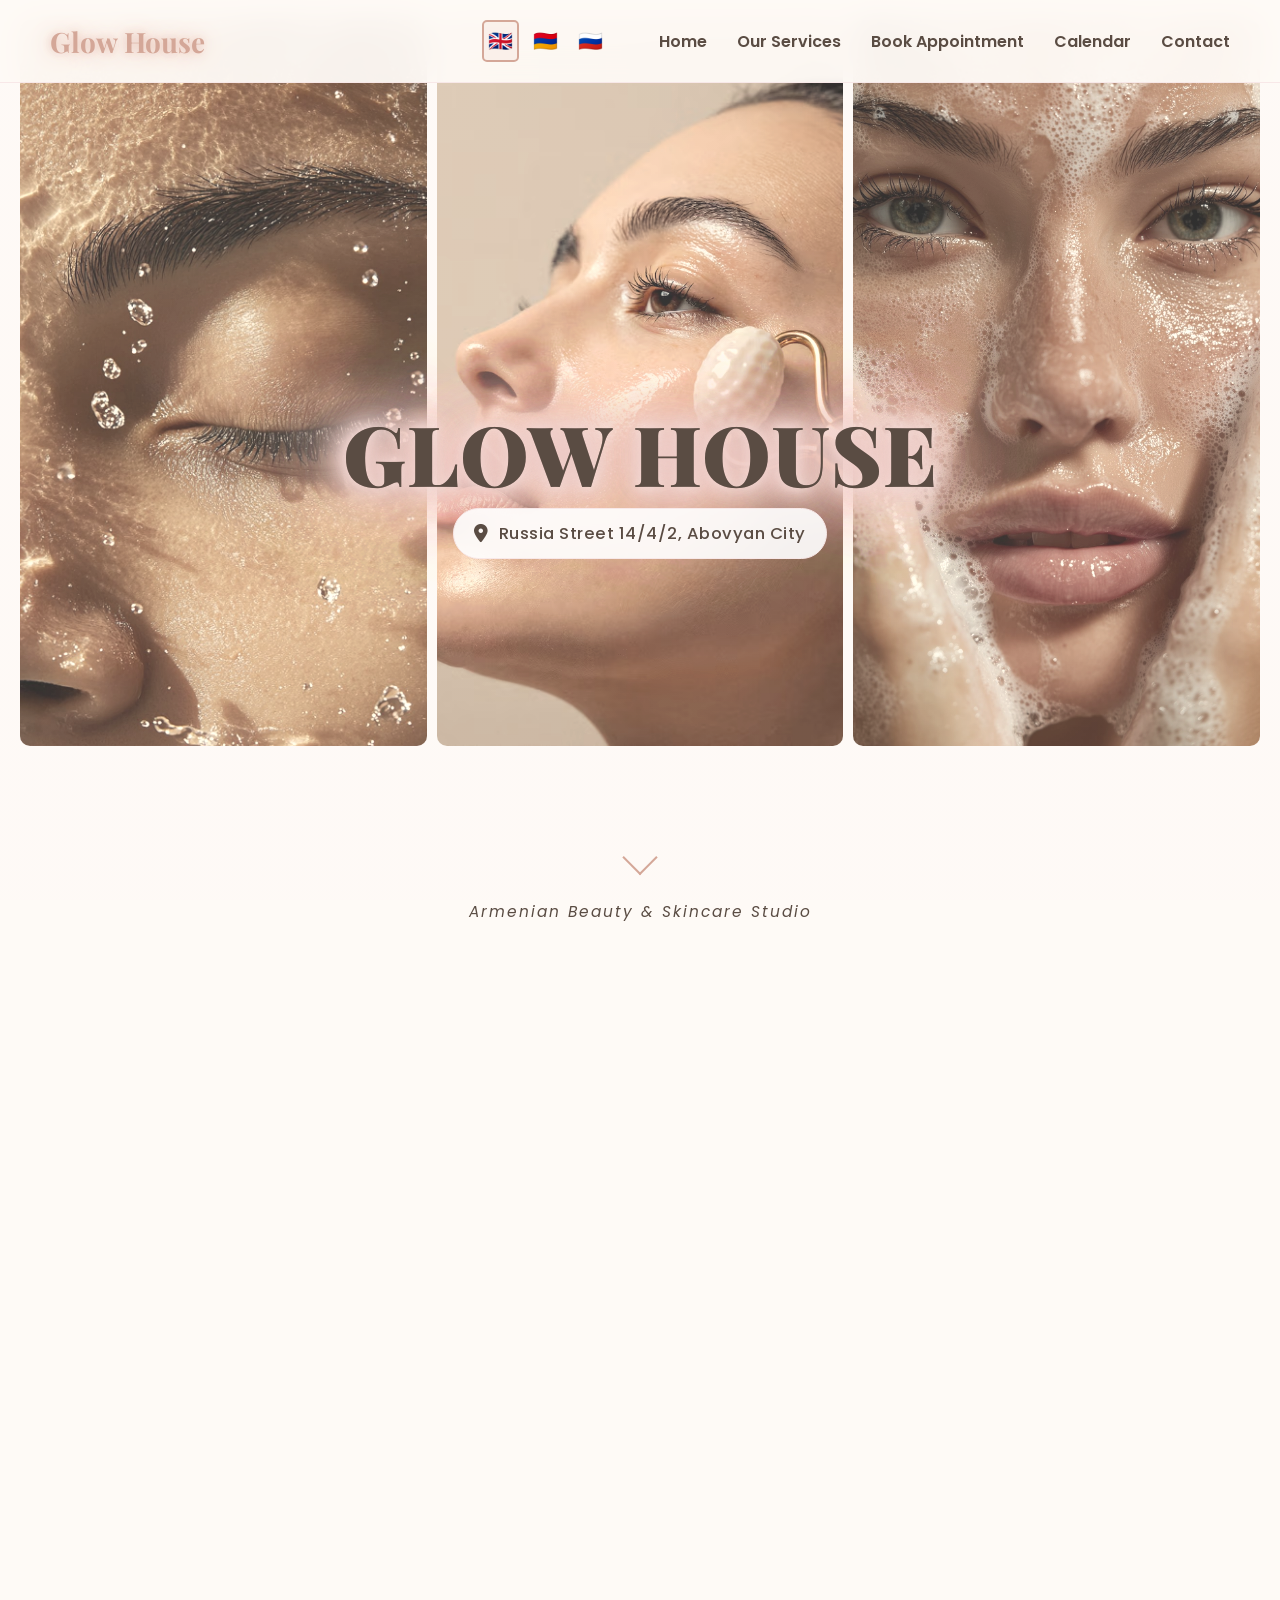
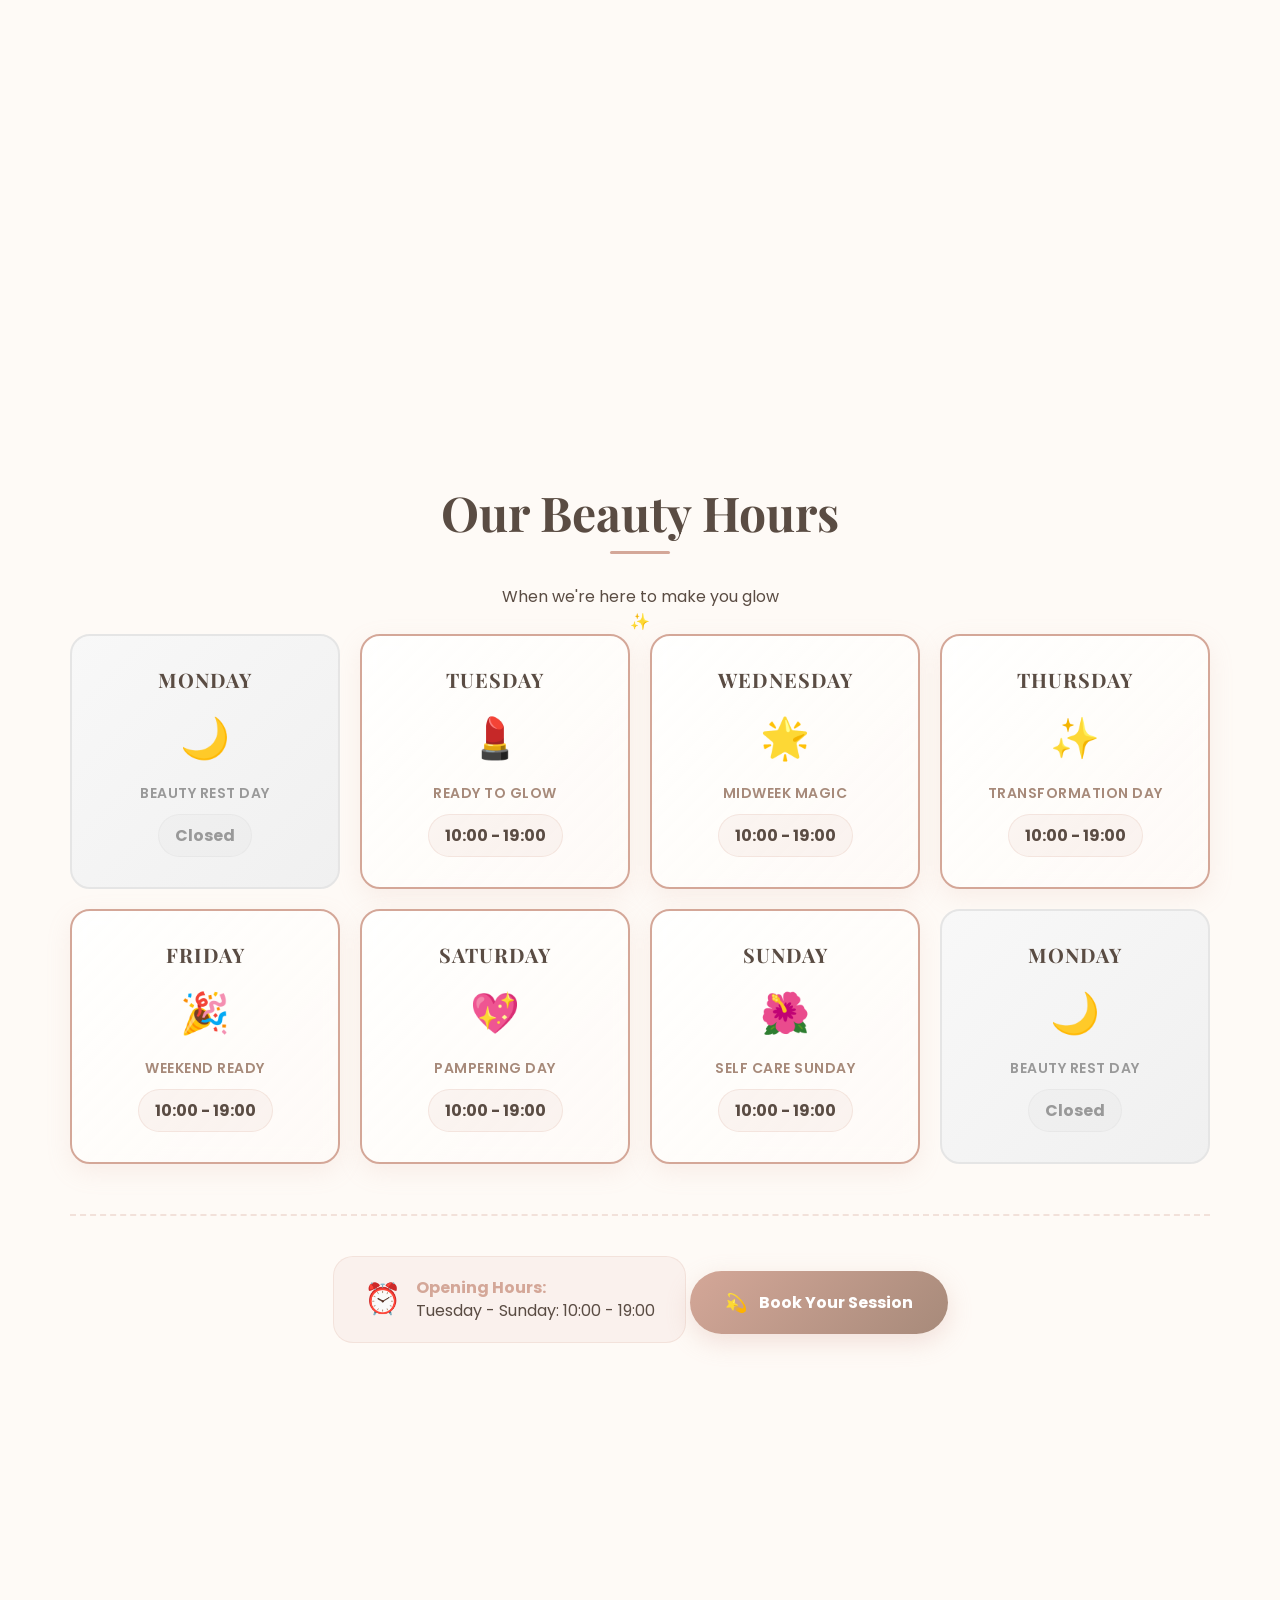
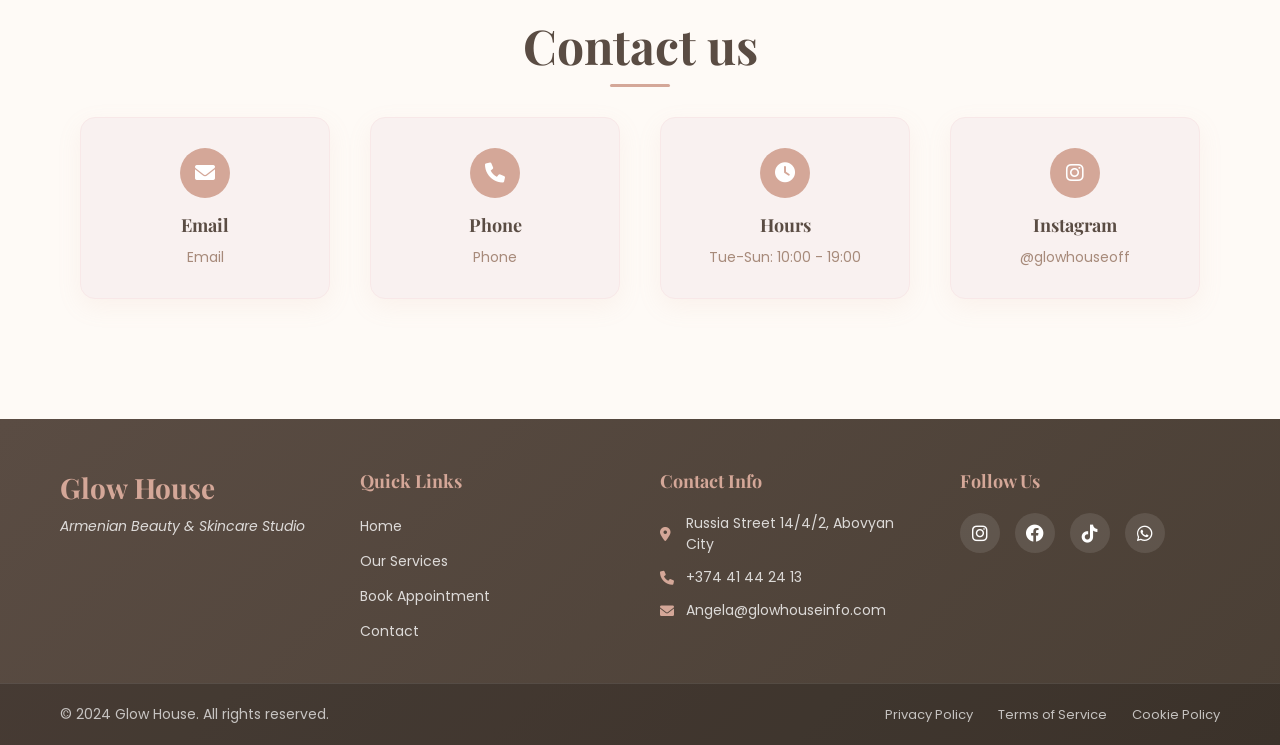
==== commit 06eba4e2: "Enhanced Glow House website with smoother animations, firework effects, and improved UX - Added inte" ====
--- a/index.html
+++ b/index.html
@@ -60,13 +60,13 @@
                 <i class="fas fa-map-marker-alt"></i>
                 <span>Russia Street 14/4/2, Abovyan</span>
             </a>
-            <div class="hero-subtitle"> Armenian Beauty & Skincare Studio</div>
         </div>
 
         <div class="scroll-indicator">
             <div class="scroll-arrow"></div>
         </div>
     </header>
+    <div class="hero-subtitle"> Armenian Beauty & Skincare Studio</div>
 
     <!-- SERVICES -->
     <section id="services" class="section">
@@ -104,7 +104,7 @@
 
         <!-- Nails -->
         <div class="service-row">
-            <img src="images/pic5.png" class="service-img">
+            <img src="images/pic17.jpeg" class="service-img">
             <div class="service-text">
                 <h3>Nails</h3>
                 <p>Gel nails, nail art, manicures, and flawless designs. Choose from soft natural looks or bold creative
@@ -318,7 +318,8 @@
     <section id="contact" class="section">
         <h2 class="section-title" data-key="contactTitle">Contact</h2>
         <div class="contact-options">
-            <div class="contact-card">
+            <!-- Email Card - Now clickable -->
+            <div class="contact-card clickable-contact" data-type="email" data-value="Angela@glowhouseinfo.com">
                 <div class="contact-icon">
                     <i class="fas fa-envelope"></i>
                 </div>
@@ -326,12 +327,13 @@
                 <p>Angela@glowhouseinfo.com</p>
             </div>
 
-            <div class="contact-card">
+            <!-- Phone Card - Now clickable -->
+            <div class="contact-card clickable-contact" data-type="phone" data-value="+37441442413">
                 <div class="contact-icon">
                     <i class="fas fa-phone"></i>
                 </div>
                 <h3 data-key="phone">Phone</h3>
-                <p>+374 41 44 24 13</p>
+                <p>+37441442413</p>
             </div>
 
             <div class="contact-card">
@@ -414,8 +416,18 @@
 <script type="text/javascript" src="https://assets.calendly.com/assets/external/widget.js" async></script>
 
 <script src="index.js"></script>
-</body>
-
-</html>
+<script>
+    // Simple Calendly event listener - this just forwards to the function in index.js
+    document.addEventListener('DOMContentLoaded', function () {
+        window.addEventListener('message', function (event) {
+            if (event.data.event === 'calendly.event_scheduled') {
+                console.log('Calendly appointment scheduled✅');
+                if (typeof showBookingSuccessPopup === 'function') {
+                    showBookingSuccessPopup();
+                }
+            }
+        });
+    });
+</script>
 
 </html>
--- a/index.css
+++ b/index.css
@@ -350,49 +350,78 @@
 }
 
 .hero-title {
-    font-size: 42px;
+    font-size: 45px;
     font-family: "Playfair Display", serif;
     color: var(--text);
-    margin-bottom: 50px;
-    font-weight: 700;
+    font-weight: 900;
     letter-spacing: 1px;
 
 }
 
 .glow-title {
     text-shadow: 
-        0 0 20px var(--primary-glow), 
-        0 0 30px var(--primary-glow),
+        0 0 10px #fff,
+        0 0 20px #fff,
+        0 0 30px #fff,
         0 0 40px var(--primary-glow),
-        0 0 50px var(--primary-glow),
-        0 0 60px var(--primary-glow),
         0 0 70px var(--primary-glow),
         0 0 80px var(--primary-glow),
-        2px 2px 4px rgba(90, 76, 67, 0.1);
-    animation: titleGlow 3s ease-in-out infinite alternate;
-}
-
-@keyframes titleGlow {
-    0%, 100% {
+        0 0 100px var(--primary-glow),
+        0 0 150px var(--primary-glow),
+        0 0 200px var(--primary-glow);
+    animation: nuclearGlow 2s ease-in-out infinite alternate;
+    position: relative;
+}
+
+.glow-title::before,
+.glow-title::after {
+    content: 'GLOW HOUSE';
+    position: absolute;
+    top: 0;
+    left: 0;
+    width: 100%;
+    height: 100%;
+}
+
+.glow-title::before {
+    text-shadow: 
+        0 0 20px var(--primary-glow),
+        0 0 40px var(--primary-glow),
+        0 0 60px var(--primary-glow);
+    animation: nuclearGlowBefore 3s ease-in-out infinite alternate;
+    opacity: 0.7;
+}
+
+.glow-title::after {
+    text-shadow: 
+        0 0 30px #e8b4b4,
+        0 0 60px #e8b4b4,
+        0 0 90px #e8b4b4;
+    animation: nuclearGlowAfter 4s ease-in-out infinite alternate;
+    opacity: 0.5;
+}
+
+@keyframes nuclearGlow {
+    0% {
         text-shadow: 
-            0 0 20px var(--primary-glow), 
-            0 0 30px var(--primary-glow),
+            0 0 10px #fff,
+            0 0 20px #fff,
+            0 0 30px #fff,
             0 0 40px var(--primary-glow),
-            0 0 50px var(--primary-glow),
-            0 0 60px var(--primary-glow),
             0 0 70px var(--primary-glow),
             0 0 80px var(--primary-glow),
-            2px 2px 4px rgba(90, 76, 67, 0.9);
-    }
-    50% {
-        text-shadow:
-            0 0 20px var(--primary-glow), 
-            0 0 30px var(--primary-glow),
-            0 0 40px var(--primary-glow),
+            0 0 100px var(--primary-glow);
+    }
+    100% {
+        text-shadow: 
+            0 0 20px #fff,
+            0 0 30px #fff,
+            0 0 40px #fff,
             0 0 50px var(--primary-glow),
-            0 0 60px var(--primary-glow), 
-            0 0 80px var(--primary-glow), 
-            2px 2px 4px rgba(90, 76, 67, 0.9);
+            0 0 80px var(--primary-glow),
+            0 0 100px var(--primary-glow),
+            0 0 150px var(--primary-glow),
+            0 0 200px var(--primary-glow);
     }
 }
 
@@ -419,11 +448,13 @@
 }
 
 .hero-subtitle {
-    font-size: 16px;
+    text-align: center;
+    font-size: 20px;
     color: var(--text);
     font-style: italic;
-    letter-spacing: 1px;
-    animation: fadeInUp 1s ease-out 0.6s both;
+    letter-spacing: 2px;
+    border-radius: 50%;
+    
 }
 
 .scroll-indicator {
@@ -432,7 +463,7 @@
     left: 50%;
     transform: translateX(-50%);
     z-index: 3;
-    animation: bounce 2s infinite;
+    animation: bounce 2s infinite !important;
 }
 
 .scroll-arrow {
@@ -448,7 +479,7 @@
         transform: translateX(-50%) translateY(0);
     }
     40% {
-        transform: translateX(-50%) translateY(-10px);
+        transform: translateX(-50%) translateY(-5px);
     }
     60% {
         transform: translateX(-50%) translateY(-5px);
@@ -482,6 +513,57 @@
     transition: all 0.3s ease;
 }
 
+/* Clickable Contact Cards */
+.clickable-contact {
+    cursor: pointer;
+    transition: all 0.4s cubic-bezier(0.25, 0.46, 0.45, 0.94);
+    position: relative;
+    overflow: hidden;
+}
+
+.clickable-contact::after {
+    content: '';
+    position: absolute;
+    top: 0;
+    left: -100%;
+    width: 100%;
+    height: 100%;
+    background: linear-gradient(90deg, transparent, rgba(212, 167, 152, 0.1), transparent);
+    transition: left 0.6s ease;
+}
+
+.clickable-contact:hover::after {
+    left: 100%;
+}
+
+.clickable-contact:hover {
+    transform: translateY(-5px);
+    box-shadow: 0 10px 30px rgba(212, 167, 152, 0.2);
+    border-color: var(--primary);
+}
+
+.clickable-contact:active {
+    transform: translateY(-2px);
+}
+
+/* Visual feedback for clickable cards */
+.clickable-contact .contact-icon {
+    transition: all 0.3s ease;
+}
+
+.clickable-contact:hover .contact-icon {
+    transform: scale(1.1);
+    background: var(--primary);
+}
+
+/* Pulse animation for phone/email icons */
+.clickable-contact[data-type="phone"]:hover .fa-phone {
+    animation: gentlePulse 1s ease-in-out;
+}
+
+.clickable-contact[data-type="email"]:hover .fa-envelope {
+    animation: gentlePulse 1s ease-in-out;
+}
 /* SECTIONS ------------------------------------ */
 .section {
     padding: 80px 20px;
@@ -1181,7 +1263,7 @@
     width: 100%;
     height: 100%;
     background: linear-gradient(90deg, transparent, rgba(255, 255, 255, 0.4), transparent);
-    transition: left 0.6s ease;
+    transition: left 0.2s ease;
 }
 
 .calendar-day:hover::before {
@@ -1237,7 +1319,7 @@
 .day-icon {
     font-size: 40px;
     margin-bottom: 15px;
-    animation: gentleFloat 4s ease-in-out infinite;
+    animation: gentleFloat 2s ease-in-out infinite !important;
 }
 
 @keyframes gentleFloat {
@@ -1245,7 +1327,7 @@
         transform: translateY(0px) rotate(0deg); 
     }
     50% { 
-        transform: translateY(-8px) rotate(5deg); 
+        transform: translateY(-5px) rotate(2deg); /* Reduced from -8px and 5deg */
     }
 }
 
@@ -1368,6 +1450,16 @@
 
 /* Mobile Responsiveness */
 @media (max-width: 768px) {
+
+    .hero-address {
+        font-size: 10px !important; /* Optional: slightly smaller text */
+        margin-top: 10px !important;
+    }
+    
+    .hero-address i {
+        font-size: 14px !important; /* Smaller icon */
+    }
+
     .elegant-calendar {
         grid-template-columns: repeat(2, 1fr);
         gap: 15px;
@@ -1831,4 +1923,515 @@
 
 .contact-card-link:hover {
     color: inherit;
+}
+
+
+/* CALENDLY SUCCESS POPUP STYLES */
+.booking-success-popup {
+    position: fixed;
+    top: 0;
+    left: 0;
+    width: 100%;
+    height: 100%;
+    background: rgba(0, 0, 0, 0.7);
+    display: flex;
+    justify-content: center;
+    align-items: center;
+    z-index: 100000;
+    opacity: 0;
+    visibility: hidden;
+    transition: all 0.3s ease;
+}
+
+.booking-success-popup.active {
+    opacity: 1;
+    visibility: visible;
+}
+
+.popup-content {
+    background: linear-gradient(135deg, #fefaf6 0%, #f8e8e8 100%);
+    padding: 40px 30px;
+    border-radius: 20px;
+    text-align: center;
+    max-width: 400px;
+    width: 90%;
+    border: 2px solid var(--primary);
+    box-shadow: 0 20px 60px rgba(212, 167, 152, 0.3);
+    transform: scale(0.7) translateY(50px);
+    opacity: 0;
+    transition: all 0.5s cubic-bezier(0.25, 0.46, 0.45, 0.94);
+}
+
+.booking-success-popup.active .popup-content {
+    transform: scale(1) translateY(0);
+    opacity: 1;
+}
+
+.popup-icon {
+    font-size: 60px;
+    margin-bottom: 20px;
+    animation: bounce 1s ease-in-out;
+}
+
+.popup-content h3 {
+    color: var(--text);
+    font-family: "Playfair Display", serif;
+    font-size: 28px;
+    margin-bottom: 15px;
+}
+
+.popup-content p {
+    color: var(--dark-beige);
+    font-size: 16px;
+    line-height: 1.5;
+    margin-bottom: 25px;
+}
+
+.popup-progress {
+    height: 4px;
+    background: var(--secondary);
+    border-radius: 2px;
+    overflow: hidden;
+    position: relative;
+}
+
+.popup-progress::after {
+    content: '';
+    position: absolute;
+    top: 0;
+    left: 0;
+    height: 100%;
+    width: 100%;
+    background: var(--primary);
+    transform: scaleX(0);
+    transform-origin: left;
+    animation: progressCountdown 3s linear forwards;
+}
+
+@keyframes progressCountdown {
+    0% {
+        transform: scaleX(0);
+    }
+    100% {
+        transform: scaleX(1);
+    }
+}
+
+@keyframes bounce {
+    0%, 20%, 50%, 80%, 100% {
+        transform: translateY(0) scale(1);
+    }
+    40% {
+        transform: translateY(-10px) scale(1.1);
+    }
+    60% {
+        transform: translateY(-5px) scale(1.05);
+    }
+}
+
+/* Mobile responsiveness for popup */
+@media (max-width: 768px) {
+    .popup-content {
+        padding: 30px 20px;
+        margin: 20px;
+    }
+    
+    .popup-icon {
+        font-size: 50px;
+    }
+    
+    .popup-content h3 {
+        font-size: 24px;
+    }
+    
+    .popup-content p {
+        font-size: 14px;
+    }
+}
+
+/* ENHANCED CONFETTI STARS POPUP STYLES */
+.confetti-container {
+    position: fixed;
+    top: 0;
+    left: 0;
+    width: 100%;
+    height: 100%;
+    pointer-events: none;
+    z-index: 100001;
+}
+
+.confetti-star {
+    --end-x: 50vw;
+    --end-y: 50vh;
+    animation: confettiExplosion var(--duration, 3s) ease-out var(--delay, 0s) forwards;
+}
+
+
+.confetti-star:nth-child(2n) {
+    background: var(--primary-glow);
+    width: 8px;
+    height: 8px;
+}
+
+.confetti-star:nth-child(3n) {
+    background: var(--accent);
+    width: 10px;
+    height: 10px;
+}
+
+.confetti-star:nth-child(4n) {
+    background: #ffd700;
+    width: 6px;
+    height: 6px;
+}
+
+.confetti-star:nth-child(5n) {
+    background: #ff6b6b;
+    width: 14px;
+    height: 14px;
+}
+
+@keyframes confettiFall {
+    0% {
+        transform: translateY(-100px) rotate(0deg) scale(0);
+        opacity: 1;
+    }
+    10% {
+        transform: translateY(0) rotate(180deg) scale(1);
+        opacity: 1;
+    }
+    90% {
+        opacity: 1;
+    }
+    100% {
+        transform: translateY(100vh) rotate(360deg) scale(0);
+        opacity: 0;
+    }
+}
+
+@keyframes confettiExplosion {
+    0% {
+        transform: translate(0, 0) rotate(0deg) scale(0);
+        opacity: 1;
+    }
+    20% {
+        transform: translate(calc(var(--end-x) - 50vw), calc(var(--end-y) - 50vh)) rotate(180deg) scale(1);
+        opacity: 1;
+    }
+    80% {
+        opacity: 1;
+    }
+    100% {
+        transform: translate(calc(var(--end-x) - 50vw), calc(var(--end-y) - 50vh)) rotate(360deg) scale(0);
+        opacity: 0;
+    }
+}
+
+/* Enhanced popup content with sparkle effect */
+.popup-content {
+    background: linear-gradient(135deg, #fefaf6 0%, #f8e8e8 100%);
+    padding: 40px 30px;
+    border-radius: 20px;
+    text-align: center;
+    max-width: 400px;
+    width: 90%;
+    border: 2px solid var(--primary);
+    box-shadow: 
+        0 20px 60px rgba(212, 167, 152, 0.3),
+        0 0 0 1px rgba(255, 255, 255, 0.1),
+        0 0 50px rgba(212, 167, 152, 0.2) inset;
+    transform: scale(0.7) translateY(50px);
+    opacity: 0;
+    transition: all 0.5s cubic-bezier(0.25, 0.46, 0.45, 0.94);
+    position: relative;
+    overflow: hidden;
+}
+
+.popup-content::before {
+    content: '';
+    position: absolute;
+    top: -50%;
+    left: -50%;
+    width: 200%;
+    height: 200%;
+    background: radial-gradient(circle, rgba(255, 255, 255, 0.8) 0%, transparent 70%);
+    opacity: 0;
+    transition: opacity 0.5s ease;
+}
+
+.booking-success-popup.active .popup-content::before {
+    opacity: 0.6;
+    animation: gentleSparkle 2s ease-in-out;
+}
+
+@keyframes gentleSparkle {
+    0%, 100% {
+        transform: scale(1) rotate(0deg);
+    }
+    50% {
+        transform: scale(1.1) rotate(180deg);
+    }
+}
+
+.popup-icon {
+    font-size: 60px;
+    margin-bottom: 20px;
+    animation: enhancedBounce 1s ease-in-out, gentleGlow 2s ease-in-out infinite;
+    display: inline-block;
+    text-shadow: 0 0 20px rgba(212, 167, 152, 0.5);
+}
+
+@keyframes enhancedBounce {
+    0%, 20%, 50%, 80%, 100% {
+        transform: translateY(0) scale(1);
+    }
+    40% {
+        transform: translateY(-20px) scale(1.2);
+    }
+    60% {
+        transform: translateY(-10px) scale(1.1);
+    }
+}
+
+@keyframes gentleGlow {
+    0%, 100% {
+        text-shadow: 0 0 20px rgba(212, 167, 152, 0.5);
+    }
+    50% {
+        text-shadow: 0 0 30px rgba(212, 167, 152, 0.8), 0 0 40px rgba(212, 167, 152, 0.6);
+    }
+}
+
+.popup-content h3 {
+    color: var(--text);
+    font-family: "Playfair Display", serif;
+    font-size: 28px;
+    margin-bottom: 15px;
+    animation: textGlow 2s ease-in-out infinite;
+}
+
+@keyframes textGlow {
+    0%, 100% {
+        text-shadow: 0 0 10px rgba(212, 167, 152, 0.3);
+    }
+    50% {
+        text-shadow: 0 0 15px rgba(212, 167, 152, 0.5);
+    }
+}
+
+.popup-content p {
+    color: var(--dark-beige);
+    font-size: 16px;
+    line-height: 1.5;
+    margin-bottom: 25px;
+    animation: fadeInUp 0.8s ease-out 0.3s both;
+}
+
+.popup-progress {
+    height: 4px;
+    background: var(--secondary);
+    border-radius: 2px;
+    overflow: hidden;
+    position: relative;
+    box-shadow: 0 2px 10px rgba(212, 167, 152, 0.2);
+}
+
+.popup-progress::after {
+    content: '';
+    position: absolute;
+    top: 0;
+    left: 0;
+    height: 100%;
+    width: 100%;
+    background: linear-gradient(90deg, var(--primary), var(--accent));
+    transform: scaleX(0);
+    transform-origin: left;
+    animation: progressCountdown 3s linear forwards;
+}
+
+/* Enhanced progress bar animation */
+@keyframes progressCountdown {
+    0% {
+        transform: scaleX(0);
+        box-shadow: 0 0 10px var(--primary);
+    }
+    50% {
+        box-shadow: 0 0 20px var(--primary);
+    }
+    100% {
+        transform: scaleX(1);
+        box-shadow: 0 0 5px var(--primary);
+    }
+}
+
+/* Mobile responsiveness for enhanced popup */
+@media (max-width: 768px) {
+    .popup-content {
+        padding: 30px 20px;
+        margin: 20px;
+    }
+    
+    .popup-icon {
+        font-size: 50px;
+    }
+    
+    .popup-content h3 {
+        font-size: 24px;
+    }
+    
+    .popup-content p {
+        font-size: 14px;
+    }
+    
+    .confetti-star {
+        width: 8px;
+        height: 8px;
+    }
+    
+    .confetti-star:nth-child(2n) {
+        width: 6px;
+        height: 6px;
+    }
+    
+    .confetti-star:nth-child(3n) {
+        width: 7px;
+        height: 7px;
+    }
+    
+    .confetti-star:nth-child(5n) {
+        width: 10px;
+        height: 10px;
+    }
+}
+
+/* SMOOTHER ANIMATIONS */
+* {
+    animation-duration: 0.5s !important;
+}
+
+.service-row,
+.calendar-day,
+.booking-card-compact,
+.contact-card {
+    transition: all 0.6s cubic-bezier(0.25, 0.46, 0.45, 0.94) !important;
+}
+
+/* Enhanced smooth scrolling */
+html {
+    scroll-behavior: smooth;
+}
+
+/* Smoother hero animations */
+.hero-title {
+    animation: fadeInUp 1.2s cubic-bezier(0.25, 0.46, 0.45, 0.94) !important;
+}
+
+.hero-address {
+    animation: fadeInUp 1.2s cubic-bezier(0.25, 0.46, 0.45, 0.94) 0.3s both !important;
+}
+
+.hero-subtitle {
+    animation: fadeInUp 1.2s cubic-bezier(0.25, 0.46, 0.45, 0.94) 0.6s both !important;
+}
+
+/* Smoother section reveals */
+.section {
+    transition: opacity 1s cubic-bezier(0.25, 0.46, 0.45, 0.94), 
+                transform 1s cubic-bezier(0.25, 0.46, 0.45, 0.94) !important;
+}
+
+/* Enhanced image hover effects */
+.service-img {
+    transition: all 0.8s cubic-bezier(0.25, 0.46, 0.45, 0.94) !important;
+}
+
+.collage-img {
+    transition: all 0.8s cubic-bezier(0.25, 0.46, 0.45, 0.94) !important;
+}
+
+/* FIREWORK STYLES */
+.firework {
+    position: fixed;
+    pointer-events: none;
+    z-index: 100002;
+}
+
+.firework-particle {
+    position: absolute;
+    width: 6px;
+    height: 6px;
+    border-radius: 50%;
+    animation: firework-explosion 1.5s ease-out forwards;
+    opacity: 0;
+}
+
+@keyframes firework-explosion {
+    0% {
+        transform: translate(0, 0) scale(0);
+        opacity: 1;
+    }
+    20% {
+        opacity: 1;
+    }
+    100% {
+        transform: translate(var(--tx), var(--ty)) scale(1);
+        opacity: 0;
+    }
+}
+
+/* Enhanced confetti with smoother animation */
+.confetti-star {
+    animation: confettiExplosion var(--duration, 2s) cubic-bezier(0.25, 0.46, 0.45, 0.94) var(--delay, 0s) forwards !important;
+}
+
+/* Smoother popup animations */
+.booking-success-popup {
+    transition: all 0.5s cubic-bezier(0.25, 0.46, 0.45, 0.94) !important;
+}
+
+.popup-content {
+    transition: all 0.6s cubic-bezier(0.25, 0.46, 0.45, 0.94) !important;
+}
+
+/* Enhanced glow effects with smoother transitions */
+.glow-logo, .glow-title {
+    transition: text-shadow 0.8s cubic-bezier(0.25, 0.46, 0.45, 0.94) !important;
+}
+
+/* Smoother navigation transitions */
+.nav {
+    transition: transform 0.4s cubic-bezier(0.25, 0.46, 0.45, 0.94), 
+                background 0.4s cubic-bezier(0.25, 0.46, 0.45, 0.94) !important;
+}
+
+.nav-links a {
+    transition: all 0.4s cubic-bezier(0.25, 0.46, 0.45, 0.94) !important;
+}
+
+/* Enhanced loading states */
+.calendly-inline-widget {
+    transition: opacity 0.8s cubic-bezier(0.25, 0.46, 0.45, 0.94) !important;
+}
+
+/* Smoother button interactions */
+.glow-button, .tab-button, .book-btn {
+    transition: all 0.4s cubic-bezier(0.25, 0.46, 0.45, 0.94) !important;
+}
+
+/* Enhanced progress bar */
+.popup-progress::after {
+    animation: progressCountdown 3s cubic-bezier(0.25, 0.46, 0.45, 0.94) forwards !important;
+}
+
+/* Mobile optimizations for smoother animations */
+@media (max-width: 768px) {
+    * {
+        animation-duration: 0.4s !important;
+    }
+    
+    .service-row,
+    .calendar-day,
+    .booking-card-compact {
+        transition: all 0.4s cubic-bezier(0.25, 0.46, 0.45, 0.94) !important;
+    }
 }
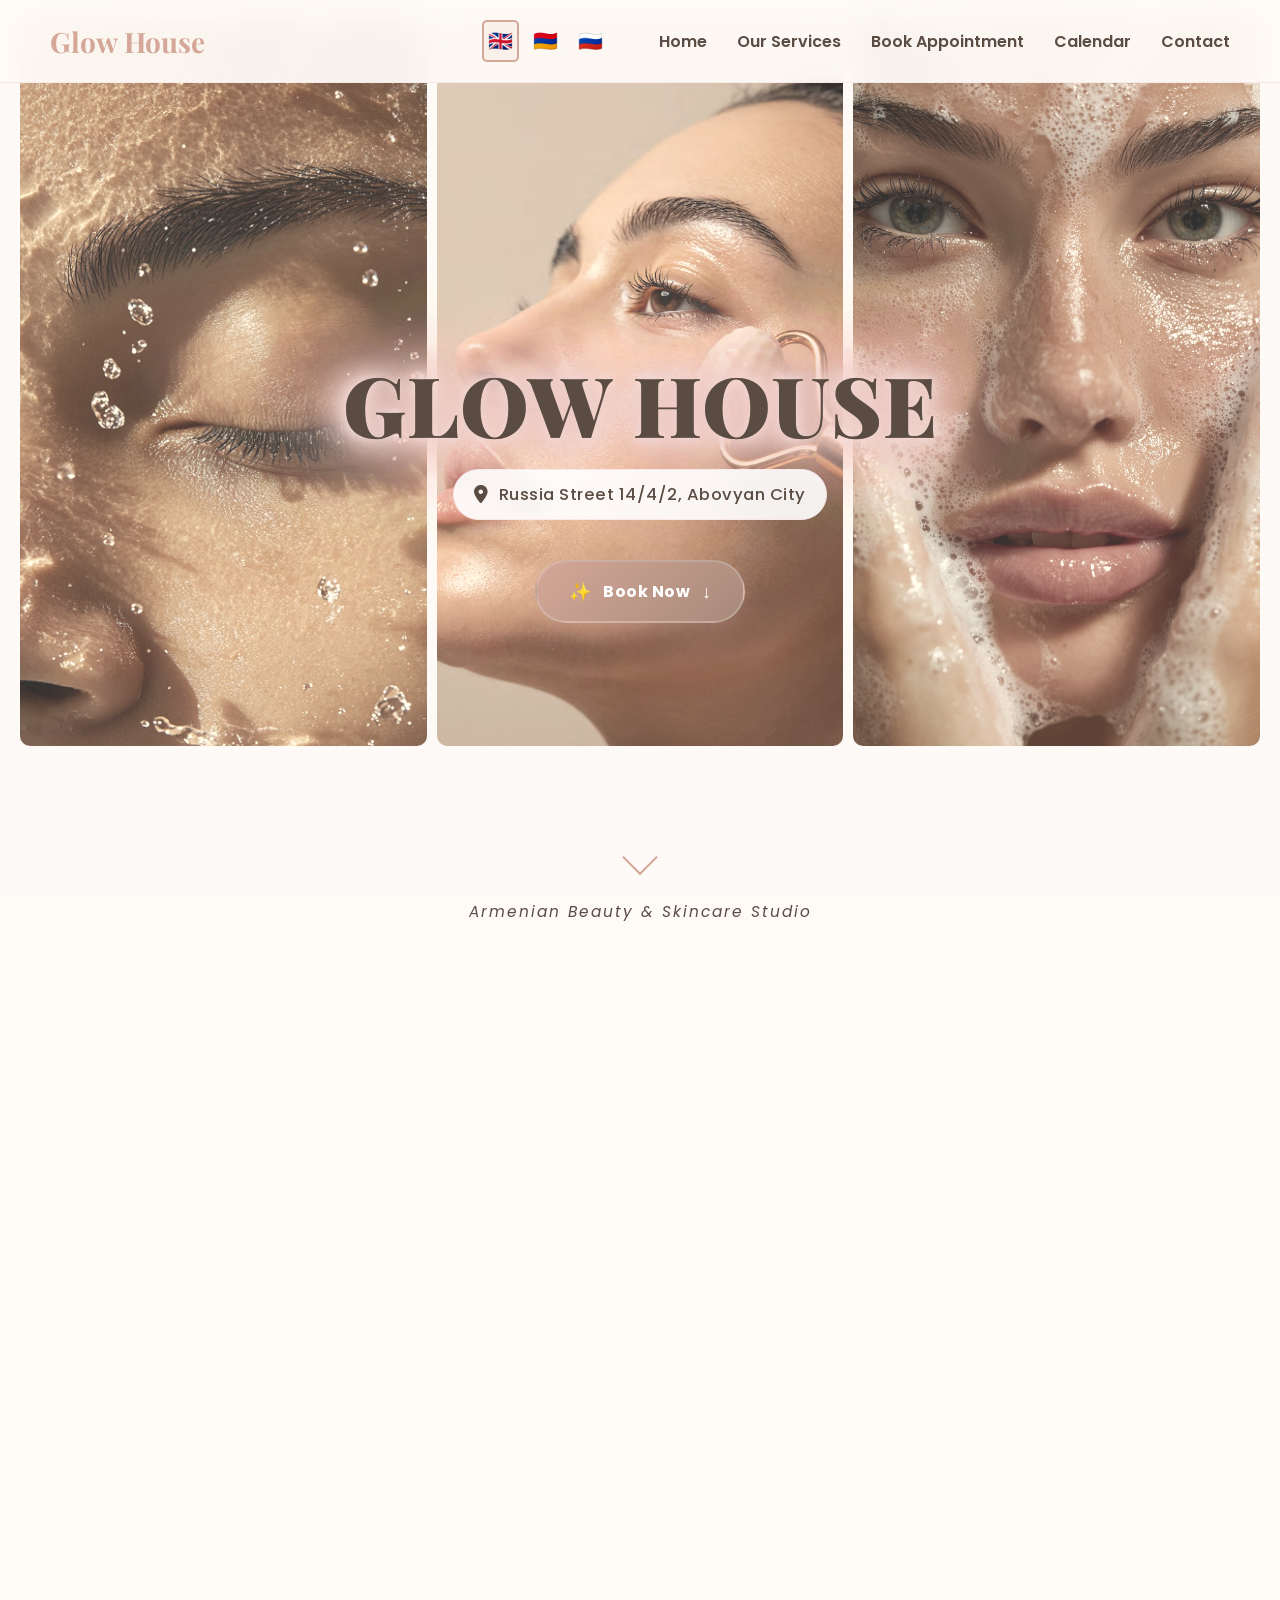
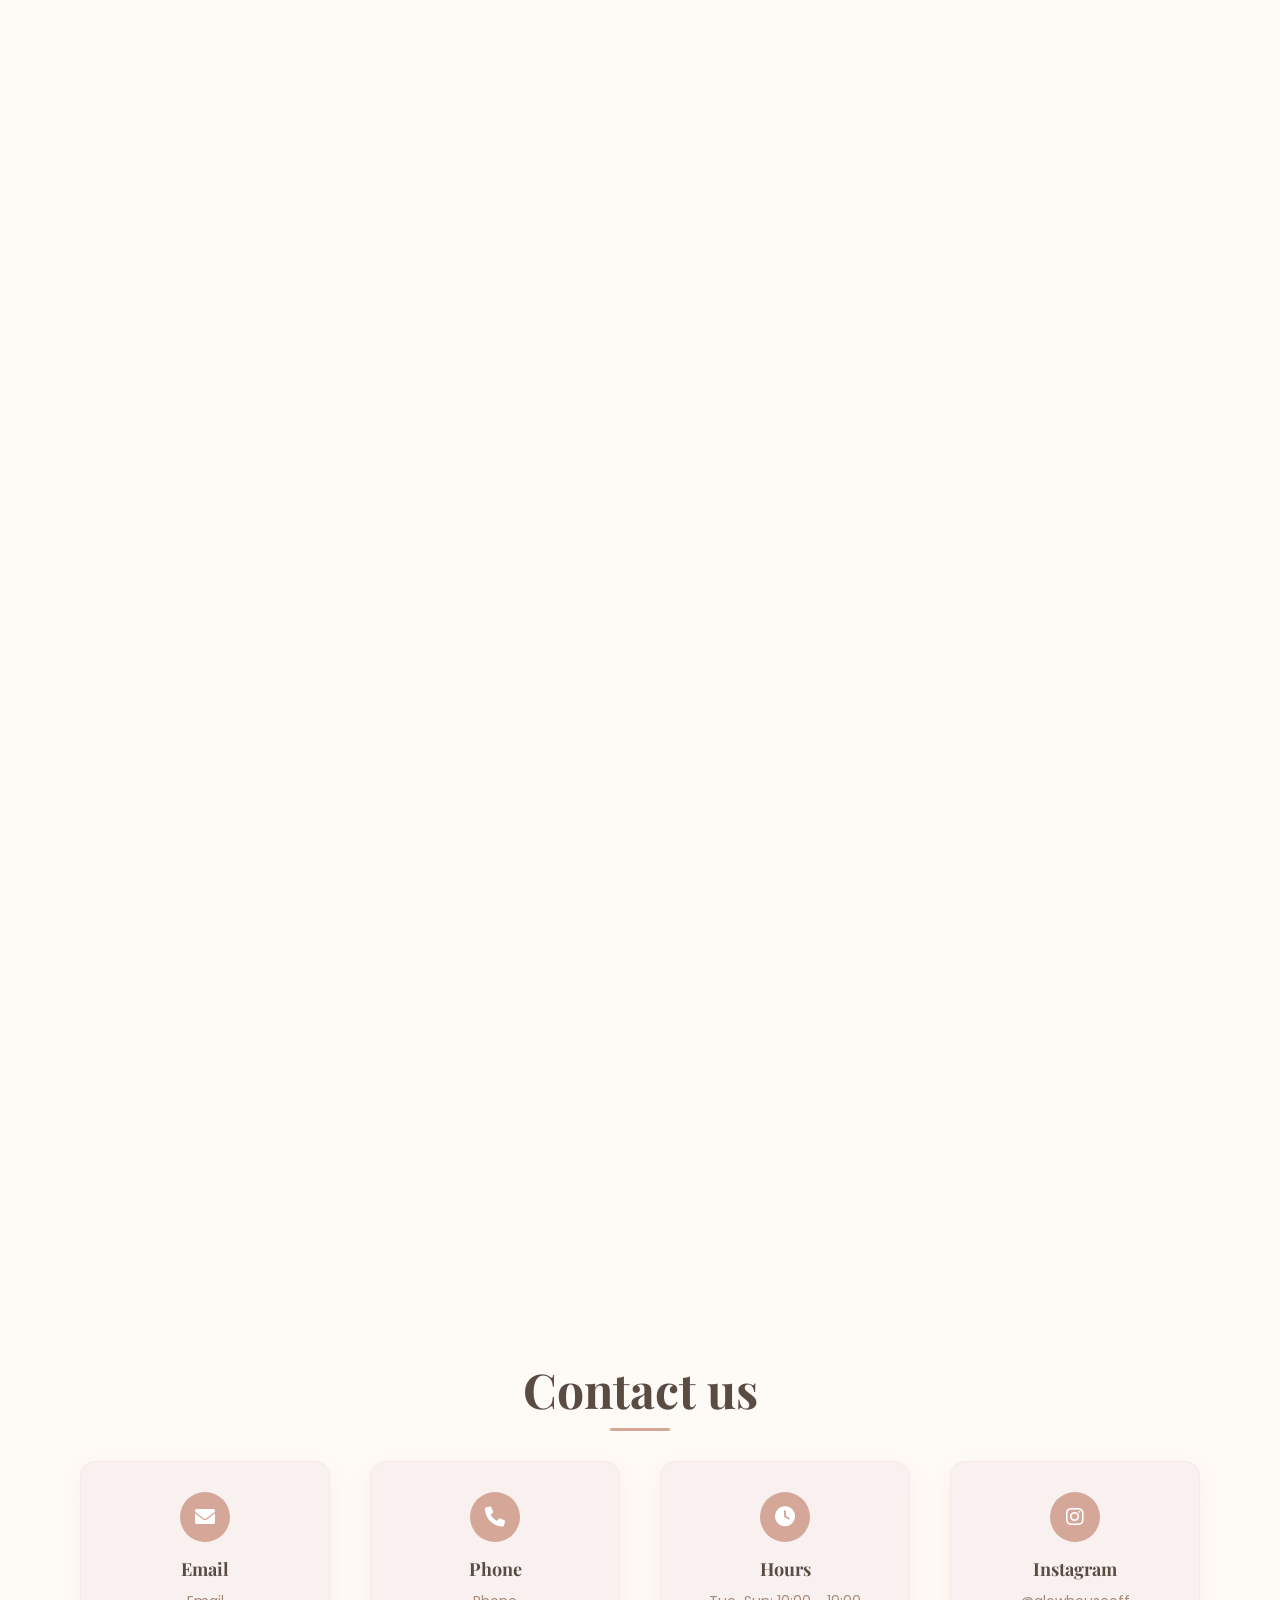
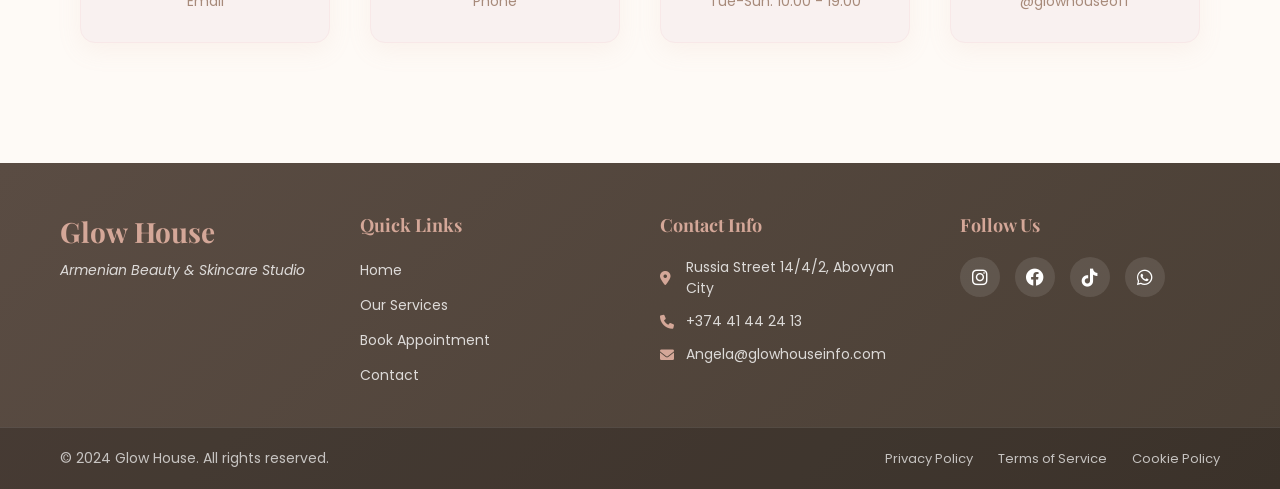
==== commit 434627b1: "Fix booking section height issues and improve dropdown functionality" ====
--- a/index.html
+++ b/index.html
@@ -39,7 +39,6 @@
             <li><a href="#booking" data-key="booking">Book Appointment</a></li>
             <li><a href="#calendar" data-key="calendar">Calendar</a></li>
             <li><a href="#contact" data-key="contact">Contact</a></li>
-            <!-- REMOVED language-switcher from here -->
         </ul>
     </nav>
 
@@ -59,6 +58,12 @@
             <a href="https://maps.app.goo.gl/rBMeqQLyKdimYjbw9" target="_blank" class="hero-address clickable-address">
                 <i class="fas fa-map-marker-alt"></i>
                 <span>Russia Street 14/4/2, Abovyan</span>
+                <!-- NEW ELEGANT BOOKING BUTTON -->
+            </a>
+            <a href="#booking" class="elegant-booking-btn">
+                <span class="btn-icon">✨</span>
+                <span class="btn-text" data-key="bookNow">Book Your Appointment</span>
+                <span class="btn-arrow">↓</span>
             </a>
         </div>
 
@@ -133,72 +138,121 @@
         </div>
     </section>
 
-    <!-- BOOKING -->
+    <!-- ELEGANT BOOKING SECTION -->
     <section id="booking" class="section">
-        <div class="booking-background" style="background-image: url('images/pic12.jpeg')"></div>
-
         <div class="booking-content">
             <div class="booking-header">
                 <h2 class="section-title" data-key="bookingTitle">Book Your Session</h2>
-                <p class="booking-subtitle" data-key="bookingSubtitle">Select a service to see available times</p>
-            </div>
-
-            <div class="booking-grid-compact">
-                <!-- Makeup -->
-                <div class="booking-card-compact">
-                    <div class="card-icon">💄</div>
-                    <h3 data-key="bookMakeup">Makeup</h3>
-                    <div class="calendly-widget-compact">
-                        <div class="calendly-inline-widget"
-                            data-url="https://calendly.com/glowhouseinfo/makeup?hide_event_type_details=1&hide_gdpr_banner=1"
-                            style="min-width:150px;height:300px;">
+                <p class="booking-subtitle" data-key="bookingSubtitle">Select your service and procedure to see
+                    available times</p>
+            </div>
+
+            <div class="elegant-booking-container">
+                <!-- Left Side - Service Selection -->
+                <div class="booking-selection-panel">
+                    <!-- Service Category Dropdown -->
+                    <div class="selection-group">
+                        <label class="selection-label">
+                            <i class="fas fa-spa"></i>
+                            <span data-key="chooseService">Choose Service Category</span>
+                        </label>
+                        <div class="custom-dropdown" id="serviceCategoryDropdown">
+                            <div class="dropdown-header">
+                                <span class="dropdown-placeholder">Select a service category</span>
+                                <i class="fas fa-chevron-down"></i>
+                            </div>
+                            <div class="dropdown-options">
+                                <div class="dropdown-option" data-category="makeup">
+                                    <div class="option-icon">💄</div>
+                                    <div class="option-info">
+                                        <span class="option-title" data-key="makeup">Makeup</span>
+                                        <span class="option-subtitle" data-key="makeupSubtitle">Professional makeup
+                                            services</span>
+                                    </div>
+                                </div>
+                                <div class="dropdown-option" data-category="hair">
+                                    <div class="option-icon">
+                                        <img src="images/hair.png" alt="Hair" class="custom-icon">
+                                    </div>
+                                    <div class="option-info">
+                                        <span class="option-title" data-key="hairdresser">Hairdresser</span>
+                                        <span class="option-subtitle" data-key="hairSubtitle">Styling & haircare</span>
+                                    </div>
+                                </div>
+                                <div class="dropdown-option" data-category="nails">
+                                    <div class="option-icon">
+                                        <img src="images/nails.gif" alt="Nails" class="custom-icon">
+                                    </div>
+                                    <div class="option-info">
+                                        <span class="option-title" data-key="nails">Nails</span>
+                                        <span class="option-subtitle" data-key="nailsSubtitle">Manicure &
+                                            pedicure</span>
+                                    </div>
+                                </div>
+                                <div class="dropdown-option" data-category="skincare">
+                                    <div class="option-icon">✨</div>
+                                    <div class="option-info">
+                                        <span class="option-title" data-key="skincare">Skincare</span>
+                                        <span class="option-subtitle" data-key="skincareSubtitle">Cosmetology
+                                            treatments</span>
+                                    </div>
+                                </div>
+                            </div>
                         </div>
                     </div>
-                </div>
-
-                <!-- Hair -->
-                <div class="booking-card-compact">
-                    <div class="card-icon">
-                        <img src="images/hair.png" alt="Hair" class="custom-icon">
-                    </div>
-                    <h3 data-key="bookHair">Hair</h3>
-                    <div class="calendly-widget-compact">
-                        <div class="calendly-inline-widget"
-                            data-url="https://calendly.com/glowhouseinfo/30min?hide_event_type_details=1&hide_gdpr_banner=1"
-                            style="min-width:150px;height:300px;">
+
+                    <!-- Procedure Dropdown -->
+                    <div class="selection-group">
+                        <label class="selection-label">
+                            <i class="fas fa-list-alt"></i>
+                            <span data-key="chooseProcedure">Choose Procedure</span>
+                        </label>
+                        <div class="custom-dropdown" id="procedureDropdown">
+                            <div class="dropdown-header">
+                                <span class="dropdown-placeholder">Select a procedure</span>
+                                <i class="fas fa-chevron-down"></i>
+                            </div>
+                            <div class="dropdown-options" id="procedureOptions">
+                                <!-- Procedures will be populated dynamically -->
+                                <div class="no-procedures">
+                                    <i class="fas fa-hand-pointer"></i>
+                                    <p>Please select a service category first</p>
+                                </div>
+                            </div>
                         </div>
                     </div>
-                </div>
-
-                <!-- Nails -->
-                <div class="booking-card-compact">
-                    <div class="card-icon">
-                        <img src="images/nails.gif" alt="Nails" class="custom-icon">
-                    </div>
-                    <h3 data-key="bookNails">Nails</h3>
-                    <div class="calendly-widget-compact">
-                        <div class="calendly-inline-widget"
-                            data-url="https://calendly.com/glowhouseinfo/nails?hide_event_type_details=1&hide_gdpr_banner=1"
-                            style="min-width:150px;height:300px;">
+
+                    <!-- Selected Procedure Info -->
+                    <div class="selected-procedure-info" id="selectedProcedureInfo">
+                        <div class="procedure-details">
+                            <h4 id="selectedProcedureName">No procedure selected</h4>
+                            <div class="procedure-price" id="selectedProcedurePrice">-</div>
+                            <p class="procedure-duration" id="selectedProcedureDuration">Select a procedure to see
+                                details</p>
                         </div>
                     </div>
-                </div>
-
-                <!-- Skincare -->
-                <div class="booking-card-compact">
-                    <div class="card-icon">✨</div>
-                    <h3 data-key="bookSkincare">Skincare</h3>
-                    <div class="calendly-widget-compact">
-                        <div class="calendly-inline-widget"
-                            data-url="https://calendly.com/glowhouseinfo/skincare?hide_event_type_details=1&hide_gdpr_banner=1"
-                            style="min-width:150px;height:300px;">
+
+                    <!-- Book Now Button -->
+                    <button class="glow-button book-now-btn" id="bookNowBtn" disabled>
+                        <span class="button-icon">📅</span>
+                        <span data-key="bookNow">Book Now</span>
+                    </button>
+                </div>
+
+                <!-- Right Side - Calendar -->
+                <div class="calendar-widget-container">
+                    <div class="calendar-placeholder" id="calendarPlaceholder">
+                        <div class="placeholder-icon">
+                            <i class="fas fa-calendar-alt"></i>
                         </div>
+                        <h3>Select Service & Procedure</h3>
+                        <p>Choose from our services and procedures to view available booking times</p>
                     </div>
+                    <div class="calendly-widget" id="calendlyWidget"></div>
                 </div>
             </div>
         </div>
     </section>
-
 
     <!-- CALENDAR -->
     <section id="calendar" class="section">
@@ -285,18 +339,7 @@
                     <div class="day-hours">10:00 - 19:00</div>
                 </div>
             </div>
-            <!-- Monday -->
-            <div class="calendar-day closed" data-day="monday">
-                <div class="day-glow"></div>
-                <div class="day-content">
-                    <div class="day-name" data-key="monday">Monday</div>
-                    <div class="day-icon">🌙</div>
-                    <div class="day-status" data-key="mondayStatus">Beauty Rest Day</div>
-                    <div class="day-hours" data-key="closed">Closed</div>
-                </div>
-            </div>
-        </div>
-
+        </div>
 
         <div class="calendar-footer">
             <div class="hours-summary">
@@ -307,7 +350,7 @@
                 </div>
             </div>
 
-            <a href="#booking" target="_blank" class="glow-button">
+            <a href="#booking" class="glow-button">
                 <span class="button-icon">💫</span>
                 <span data-key="bookSession">Book Your Session</span>
             </a>
@@ -410,8 +453,6 @@
             </div>
         </div>
     </footer>
-
-    <script src="index.js"></script>
 </body>
 <script type="text/javascript" src="https://assets.calendly.com/assets/external/widget.js" async></script>
 
--- a/index.css
+++ b/index.css
@@ -59,10 +59,6 @@
     position: relative;
 }
 
-.glow-logo {
-    text-shadow: 0 0 10px var(--primary-glow), 0 0 25px var(--primary-glow);
-    animation: logoPulse 2s ease-in-out infinite alternate;
-}
 
 @keyframes logoPulse {
     from {
@@ -863,6 +859,15 @@
 .booking-content {
     position: relative;
     z-index: 3;
+    gap: 30px;
+    margin-bottom: 60px;
+    opacity: 1;
+    transform: translateY(30px);
+    transition: all 0.8s ease;
+    background: var(--light-pink);
+    padding: 30px 20px;
+    border-radius: 15px;
+    border: 1px solid var(--secondary);
 }
 
 /* Mobile Responsiveness for Booking Tabs */
@@ -1060,7 +1065,7 @@
     border-radius: 15px;
     padding: 25px 20px;
     text-align: center;
-    border: 4px solid rgb(125, 113, 110);
+    border: 4px solid rgba(195, 184, 182, 0.791);
     backdrop-filter: blur(10px);
     transition: all 0.3s ease;
     box-shadow: 0 5px 20px rgba(0, 0, 0, 0.08);
@@ -1100,7 +1105,6 @@
     border: 1px solid var(--secondary);
     background: white;
     transition: all 0.3s ease;
-    flex-grow: 1;
     display: flex;
     flex-direction: column;
 }
@@ -1143,7 +1147,7 @@
     
     .calendly-widget-compact .calendly-inline-widget {
         min-width: 250px !important;
-        height: 450px !important;
+
     }
 }
 
@@ -1439,7 +1443,7 @@
 
 .button-icon {
     font-size: 18px;
-    animation: sparkle 2s ease-in-out infinite;
+    animation: sparkle 1s ease-in-out infinite !important;
 }
 
 @keyframes sparkle {
@@ -1933,7 +1937,7 @@
     left: 0;
     width: 100%;
     height: 100%;
-    background: rgba(0, 0, 0, 0.7);
+    background: rgba(0, 0, 0, 0.839);
     display: flex;
     justify-content: center;
     align-items: center;
@@ -2161,7 +2165,7 @@
 
 .booking-success-popup.active .popup-content::before {
     opacity: 0.6;
-    animation: gentleSparkle 2s ease-in-out;
+    animation: gentleSparkle 8s ease-in-out;
 }
 
 @keyframes gentleSparkle {
@@ -2434,4 +2438,610 @@
     .booking-card-compact {
         transition: all 0.4s cubic-bezier(0.25, 0.46, 0.45, 0.94) !important;
     }
+}
+/* ELEGANT BOOKING SECTION STYLES */
+.elegant-booking-container {
+    display: grid;
+    grid-template-columns: 400px 1fr;
+    gap: 40px;
+    max-width: 1000px;
+    margin: 0 auto;
+    background: rgba(255, 255, 255, 0.95);
+    border-radius: 25px;
+    overflow: visible; /* important */
+    box-shadow: 0 20px 60px rgba(0, 0, 0, 0.1);
+    backdrop-filter: blur(20px);
+    border: 1px solid rgba(255, 255, 255, 0.3);
+}
+
+/* Left Panel - Selection */
+.booking-selection-panel {
+    background: linear-gradient(135deg, #fefaf6 0%, #f8e8e8 100%);
+    padding: 40px 30px;
+    border-right: 1px solid rgba(212, 167, 152, 0.2);
+    border-radius: 25px;
+}
+
+.selection-group {
+    margin-bottom: 30px;
+}
+
+.selection-label {
+    display: flex;
+    align-items: center;
+    gap: 12px;
+    font-weight: 600;
+    color: var(--text);
+    margin-bottom: 15px;
+    font-size: 16px;
+}
+
+.selection-label i {
+    color: var(--primary);
+    width: 20px;
+    text-align: center;
+}
+
+/* Custom Dropdown Styles */
+.custom-dropdown {
+    position: relative;
+    background: white;
+    border-radius: 15px;
+    border: 2px solid var(--secondary);
+    transition: all 0.3s ease;
+    cursor: pointer;
+}
+
+.custom-dropdown.active {
+    border-color: var(--primary);
+    box-shadow: 0 5px 20px rgba(212, 167, 152, 0.2);
+}
+
+.custom-dropdown.active .dropdown-options {
+    opacity: 1;
+    visibility: visible;
+    transform: translateY(0);
+    max-height: 400px;
+}
+
+.dropdown-header {
+    display: flex;
+    align-items: center;
+    justify-content: space-between;
+    padding: 18px 20px;
+    background: white;
+    border-radius: 15px;
+    transition: all 0.3s ease;
+}
+
+.custom-dropdown.active .dropdown-header {
+    border-radius: 15px 15px 0 0;
+}
+
+.dropdown-placeholder {
+    color: var(--dark-beige);
+    font-weight: 500;
+}
+
+.dropdown-header i {
+    color: var(--primary);
+    transition: transform 0.3s ease;
+}
+
+.custom-dropdown.active .dropdown-header i {
+    transform: rotate(180deg);
+}
+
+.dropdown-options {
+    position: absolute;
+    top: 100%;
+    left: 0;
+    width: 100%;
+    background: white;
+    border-radius: 0 0 15px 15px;
+    box-shadow: 0 10px 30px rgba(0, 0, 0, 0.15);
+    opacity: 0;
+    visibility: hidden;
+    transform: translateY(-10px);
+    transition: all 0.3s ease;
+    max-height: 0;
+    overflow-y: auto;
+    z-index: 100;
+    border: 2px solid var(--primary);
+    border-top: none;
+}
+
+.dropdown-option {
+    display: flex;
+    align-items: center;
+    gap: 15px;
+    padding: 15px 20px;
+    border-bottom: 1px solid rgba(212, 167, 152, 0.1);
+    transition: all 0.3s ease;
+    cursor: pointer;
+}
+
+.dropdown-option:hover {
+    background: rgba(212, 167, 152, 0.05);
+}
+
+.dropdown-option:last-child {
+    border-bottom: none;
+}
+
+.dropdown-option.active {
+    background: rgba(212, 167, 152, 0.1);
+    border-left: 4px solid var(--primary);
+}
+
+.option-icon {
+    width: 40px;
+    height: 40px;
+    display: flex;
+    align-items: center;
+    justify-content: center;
+    background: rgba(212, 167, 152, 0.1);
+    border-radius: 10px;
+    font-size: 18px;
+    transition: all 0.3s ease;
+}
+
+.dropdown-option:hover .option-icon {
+    background: var(--primary);
+    transform: scale(1.1);
+}
+
+.option-info {
+    flex: 1;
+    text-align: left;
+}
+
+.option-title {
+    display: block;
+    font-weight: 600;
+    color: var(--text);
+    margin-bottom: 4px;
+    font-size: 14px;
+}
+
+.option-subtitle {
+    display: block;
+    font-size: 12px;
+    color: var(--dark-beige);
+}
+
+/* Procedure Options */
+.procedure-option {
+    display: flex;
+    justify-content: space-between;
+    align-items: center;
+    padding: 15px 20px;
+    border-bottom: 1px solid rgba(212, 167, 152, 0.1);
+    transition: all 0.3s ease;
+    cursor: pointer;
+}
+
+.procedure-option:hover {
+    background: rgba(212, 167, 152, 0.05);
+}
+
+.procedure-option:last-child {
+    border-bottom: none;
+}
+
+.procedure-option.active {
+    background: rgba(212, 167, 152, 0.1);
+    border-left: 4px solid var(--primary);
+}
+
+.procedure-name {
+    flex: 1;
+    text-align: left;
+    font-weight: 500;
+    color: var(--text);
+    font-size: 14px;
+}
+
+.procedure-price {
+    color: var(--primary);
+    font-weight: 700;
+    font-size: 14px;
+    background: rgba(212, 167, 152, 0.1);
+    padding: 4px 12px;
+    border-radius: 20px;
+    min-width: 80px;
+    text-align: center;
+}
+
+.no-procedures {
+    text-align: center;
+    padding: 30px 20px;
+    color: var(--dark-beige);
+}
+
+.no-procedures i {
+    font-size: 40px;
+    margin-bottom: 15px;
+    color: var(--secondary);
+}
+
+.no-procedures p {
+    font-size: 14px;
+    margin: 0;
+}
+
+/* Selected Procedure Info */
+.selected-procedure-info {
+    background: white;
+    border-radius: 15px;
+    padding: 25px;
+    border: 2px solid var(--secondary);
+    margin-top: 20px;
+    transition: all 0.3s ease;
+}
+
+.selected-procedure-info.active {
+    border-color: var(--primary);
+    box-shadow: 0 5px 20px rgba(212, 167, 152, 0.1);
+}
+
+.procedure-details h4 {
+    color: var(--text);
+    margin-bottom: 10px;
+    font-family: "Playfair Display", serif;
+    font-size: 18px;
+}
+
+.procedure-price-large {
+    font-size: 24px;
+    font-weight: 700;
+    color: var(--primary);
+    margin-bottom: 8px;
+}
+
+.procedure-duration {
+    color: var(--dark-beige);
+    font-size: 14px;
+    margin: 0;
+}
+
+/* Book Now Button */
+.book-now-btn {
+    width: 100%;
+    margin-top: 25px;
+    justify-content: center;
+    opacity: 0.6;
+    cursor: not-allowed;
+    transition: all 0.3s ease;
+}
+
+.book-now-btn:enabled {
+    opacity: 1;
+    cursor: pointer;
+}
+
+.book-now-btn:enabled:hover {
+    transform: translateY(-3px);
+}
+
+/* Right Panel - Calendar */
+.calendar-widget-container {
+    position: relative;
+    min-height: 600px;
+    background: white;
+    border-radius: 25px;
+}
+
+.calendar-placeholder {
+    display: flex;
+    flex-direction: column;
+    align-items: center;
+    justify-content: center;
+    text-align: center;
+    padding: 40px;
+    color: var(--dark-beige);
+    border-radius: 25px;
+}
+
+.placeholder-icon {
+    font-size: 60px;
+    margin-bottom: 20px;
+    color: var(--secondary);
+}
+
+.calendar-placeholder h3 {
+    color: var(--text);
+    font-family: "Playfair Display", serif;
+    margin-bottom: 10px;
+    font-size: 24px;
+    border-radius: 25px;
+}
+
+.calendar-placeholder p {
+    font-size: 16px;
+    max-width: 300px;
+    line-height: 1.5;
+}
+
+.calendly-widget {
+    width: 100%;
+    border-radius: 0 0 20px 0;
+    overflow: hidden;
+    opacity: 0;
+    transform: translateY(20px);
+    transition: all 0.6s cubic-bezier(0.25, 0.46, 0.45, 0.94);
+}
+
+.calendly-widget.active {
+    opacity: 1;
+    transform: translateY(0);
+}
+
+.calendly-inline-widget {
+    border-radius: 0 0 20px 0 !important;
+}
+
+/* MOBILE CALENDLY FIXES */
+@media (max-width: 768px) {
+    .elegant-booking-container {
+        grid-template-columns: 1fr;
+        gap: 0;
+    }
+    
+    .calendar-widget-container {
+        min-height: 700px !important; /* Increased height for mobile */
+        height: 700px !important;
+        border-radius: 25px;
+    }
+    
+    .calendar-placeholder,
+    .calendly-widget {
+        min-height: 700px !important;
+        border-radius: 25px;
+    }
+    
+    .calendly-inline-widget {
+        min-width: 100% !important;
+        width: 100% !important;
+    }
+    
+    /* Ensure Calendly iframe is properly sized */
+    .calendly-inline-widget iframe {
+        min-height: 700px !important;
+        width: 100% !important;
+        min-width: 100% !important;
+    }
+    
+    /* Fix for booking panel on mobile */
+    .booking-selection-panel {
+        padding: 25px 20px;
+        border-right: none;
+        border-bottom: 1px solid rgba(212, 167, 152, 0.2);
+    }
+    
+    /* Adjust the overall booking section padding */
+    #booking.section {
+        padding: 60px 15px;
+    }
+    
+    .booking-content {
+        padding: 20px 15px;
+    }
+}
+
+/* Additional mobile fixes for very small screens */
+@media (max-width: 480px) {
+    .calendar-widget-container {
+        min-height: 750px !important;
+    }
+    
+    .calendar-placeholder,
+    .calendly-widget {
+        min-height: 300px !important;
+    }
+    
+    .calendly-inline-widget {
+        height: 750px !important;
+    }
+    
+    .calendly-inline-widget iframe {
+        height: 750px !important;
+    }
+    
+    .booking-selection-panel {
+        padding: 20px 15px;
+    }
+}
+
+/* Force Calendly widget to be responsive */
+.calendly-inline-widget {
+    width: 100% !important;
+}
+
+/* Ensure the widget container doesn't have fixed width */
+.calendly-widget.active {
+    width: 100%;
+    height: auto;
+}
+
+/* Mobile Responsiveness */
+@media (max-width: 968px) {
+    .elegant-booking-container {
+        grid-template-columns: 1fr;
+        gap: 0;
+    }
+    
+    .booking-selection-panel {
+        border-right: none;
+        border-bottom: 1px solid rgba(212, 167, 152, 0.2);
+        padding: 30px 20px;
+    }
+    
+    .calendar-widget-container {
+        min-height: 500px;
+    }
+    
+    .calendar-placeholder,
+    .calendly-widget {
+        height: 500px;
+    }
+    
+    .calendly-inline-widget {
+        border-radius: 0 0 20px 20px !important;
+    }
+}
+
+@media (max-width: 480px) {
+    .booking-selection-panel {
+        padding: 25px 15px;
+    }
+    
+    .selection-group {
+        margin-bottom: 20px;
+    }
+    
+    .dropdown-header {
+        padding: 15px;
+    }
+    
+    .dropdown-option,
+    .procedure-option {
+        padding: 12px 15px;
+    }
+    
+    .selected-procedure-info {
+        padding: 20px;
+    }
+    
+    .calendar-placeholder {
+        padding: 30px 20px;
+        height: 400px;
+    }
+    
+    .calendly-widget {
+        height: 400px;
+    }
+}
+
+/* Animation for dropdown options */
+@keyframes slideInUp {
+    from {
+        opacity: 0;
+        transform: translateY(10px);
+    }
+    to {
+        opacity: 1;
+        transform: translateY(0);
+    }
+}
+
+.dropdown-option,
+.procedure-option {
+    animation: slideInUp 0.3s ease-out both;
+}
+
+.dropdown-option:nth-child(1) { animation-delay: 0.05s; }
+.dropdown-option:nth-child(2) { animation-delay: 0.1s; }
+.dropdown-option:nth-child(3) { animation-delay: 0.15s; }
+.dropdown-option:nth-child(4) { animation-delay: 0.2s; }
+
+/* ELEGANT BOOKING BUTTON STYLES */
+.elegant-booking-btn {
+    display: inline-flex;
+    align-items: center;
+    gap: 12px;
+    background: linear-gradient(135deg, var(--primary) 0%, var(--dark-beige) 100%);
+    color: white;
+    padding: 16px 32px;
+    border-radius: 50px;
+    text-decoration: none;
+    font-weight: 600;
+    font-size: 16px;
+    transition: all 0.4s cubic-bezier(0.25, 0.46, 0.45, 0.94);
+    box-shadow: 0 8px 25px rgba(212, 167, 152, 0.3);
+    position: relative;
+    overflow: hidden;
+    margin-top: 15px;
+    border: 2px solid rgba(255, 255, 255, 0.2);
+    backdrop-filter: blur(10px);
+    animation: fadeInUp 5s ease-out 0.6s both;
+}
+
+.elegant-booking-btn::before {
+    content: '';
+    position: absolute;
+    top: 0;
+    left: -100%;
+    width: 100%;
+    height: 100%;
+    background: linear-gradient(90deg, transparent, rgba(255, 255, 255, 0.3), transparent);
+    transition: left 0.6s ease;
+}
+
+.elegant-booking-btn:hover::before {
+    left: 100%;
+}
+
+.elegant-booking-btn:hover {
+    transform: translateY(-3px) scale(1.05);
+    box-shadow: 0 15px 35px rgba(212, 167, 152, 0.4);
+    background: linear-gradient(135deg, var(--dark-beige) 0%, var(--primary) 100%);
+}
+
+.elegant-booking-btn:active {
+    transform: translateY(-1px) scale(1.02);
+}
+
+.btn-icon {
+    font-size: 18px;
+}
+
+.btn-text {
+    font-weight: 700;
+    letter-spacing: 0.5px;
+}
+
+.btn-arrow {
+    font-size: 18px;
+    transition: transform 0.3s ease;
+}
+
+.elegant-booking-btn:hover .btn-arrow {
+    transform: translateY(4px);
+}
+
+@keyframes gentleSparkle {
+    0%, 100% {
+        transform: scale(1) rotate(0deg);
+        opacity: 1;
+    }
+    50% {
+        transform: scale(1.1) rotate(10deg);
+        opacity: 0.8;
+    }
+}
+
+/* Mobile responsiveness for the booking button */
+@media (max-width: 768px) {
+    .elegant-booking-btn {
+        padding: 14px 24px;
+        font-size: 14px;
+        gap: 8px;
+    }
+    
+    .btn-icon {
+        font-size: 16px;
+    }
+    
+    .btn-arrow {
+        font-size: 16px;
+    }
+}
+
+/* Ensure the button is properly positioned in the hero section */
+.hero-centre {
+    display: flex;
+    flex-direction: column;
+    align-items: center;
+    gap: 10px;
 }
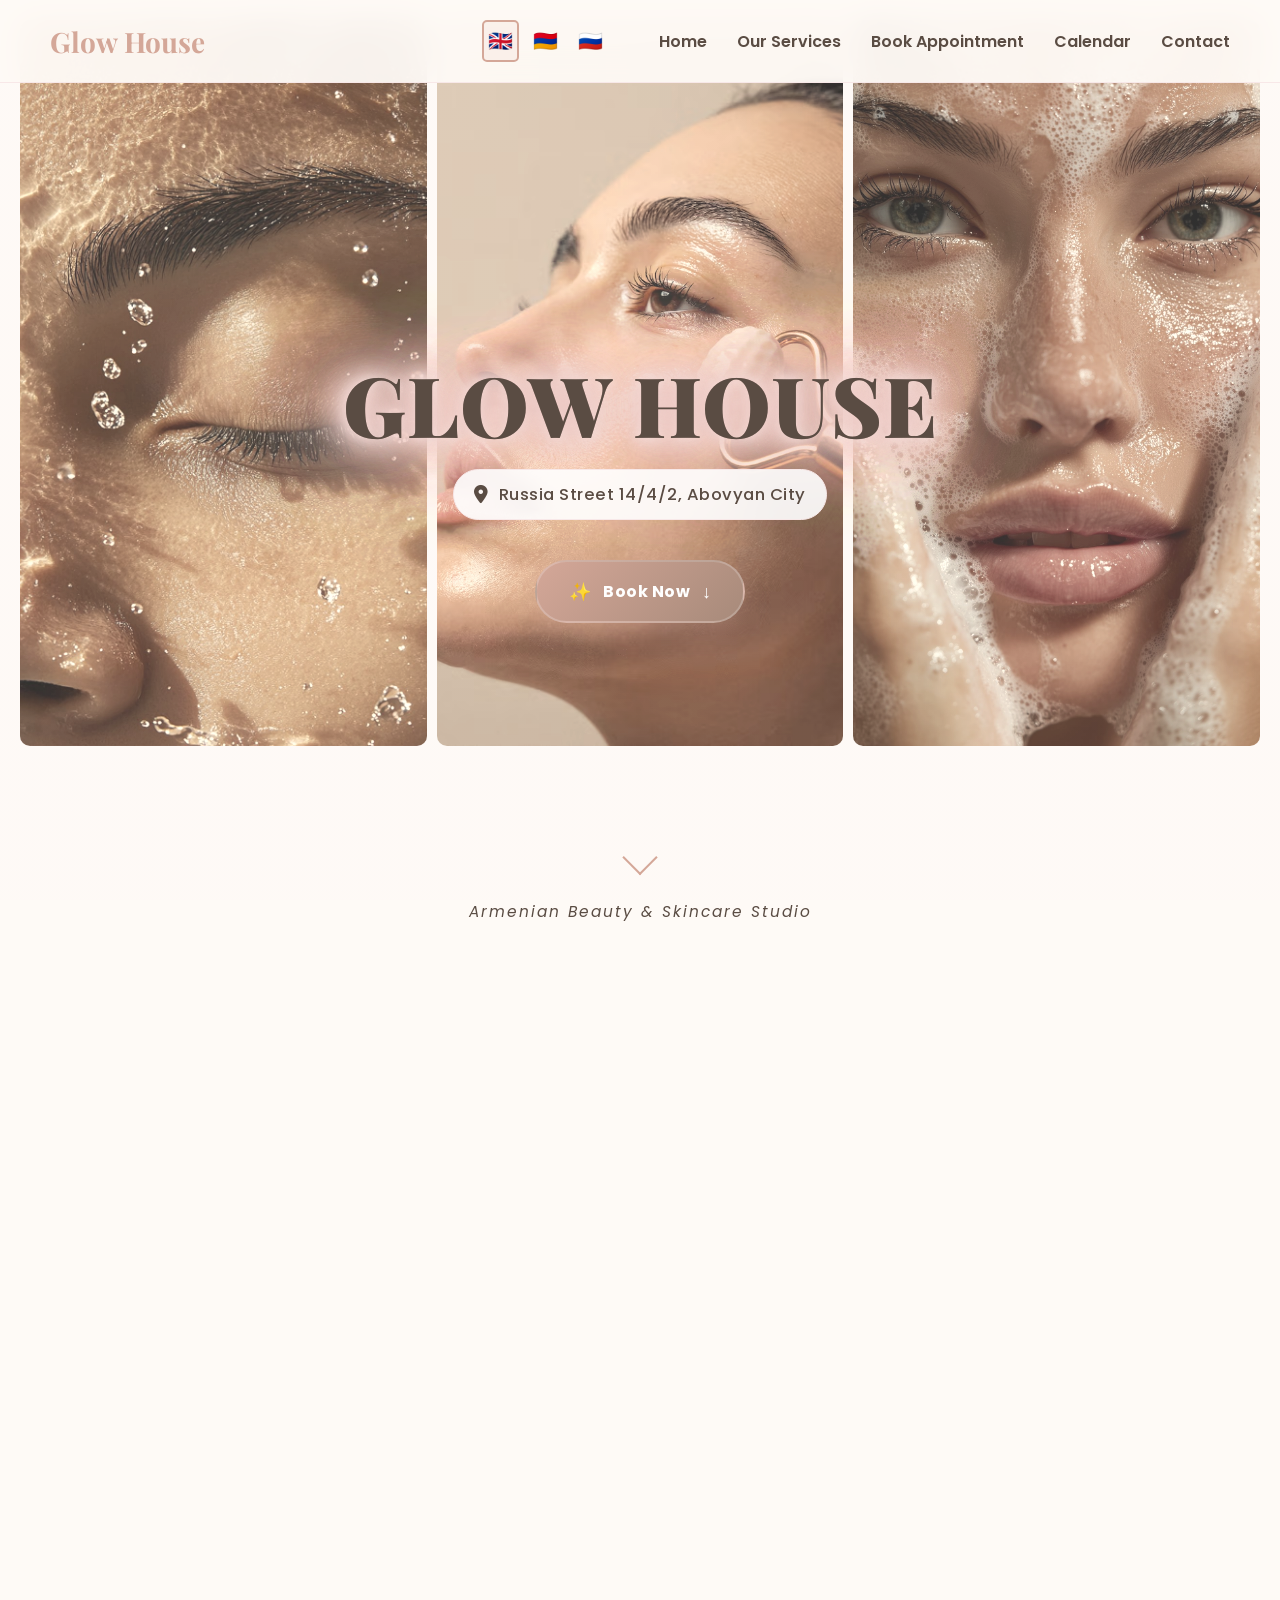
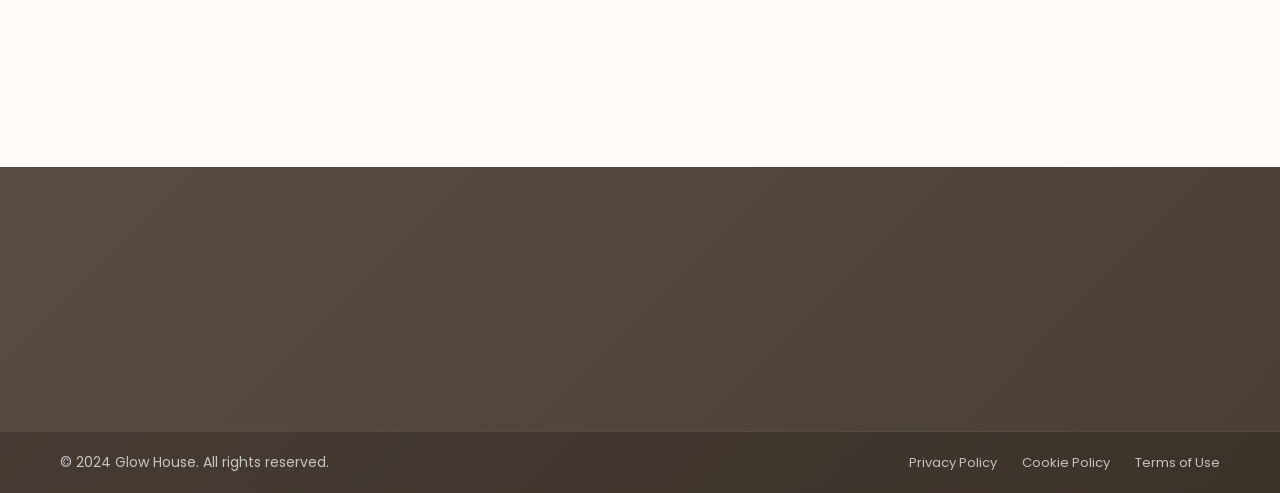
==== commit 4ee368a6: "Add privacy policy, cookie policy, terms of use and link them in footer" ====
--- a/index.html
+++ b/index.html
@@ -158,7 +158,8 @@
                         </label>
                         <div class="custom-dropdown" id="serviceCategoryDropdown">
                             <div class="dropdown-header">
-                                <span class="dropdown-placeholder">Select a service category</span>
+                                <span class="dropdown-placeholder" data-key="selectServiceCategory">Select a service
+                                    category</span>
                                 <i class="fas fa-chevron-down"></i>
                             </div>
                             <div class="dropdown-options">
@@ -197,6 +198,15 @@
                                             treatments</span>
                                     </div>
                                 </div>
+                                <div class="dropdown-option" data-category="other-services">
+                                    <div class="option-icon">☘️</div>
+                                    <div class="option-info">
+                                        <span class="option-title" data-key="other-services">Other Services</span>
+                                        <span class="option-subtitle" data-key="otherSubtitle">Professional body
+                                            treatment
+                                            services</span>
+                                    </div>
+                                </div>
                             </div>
                         </div>
                     </div>
@@ -209,7 +219,7 @@
                         </label>
                         <div class="custom-dropdown" id="procedureDropdown">
                             <div class="dropdown-header">
-                                <span class="dropdown-placeholder">Select a procedure</span>
+                                <span class="dropdown-placeholder" data-key="selectProcedure">Select a procedure</span>
                                 <i class="fas fa-chevron-down"></i>
                             </div>
                             <div class="dropdown-options" id="procedureOptions">
@@ -225,9 +235,10 @@
                     <!-- Selected Procedure Info -->
                     <div class="selected-procedure-info" id="selectedProcedureInfo">
                         <div class="procedure-details">
-                            <h4 id="selectedProcedureName">No procedure selected</h4>
+                            <h4 id="selectedProcedureName" data-key="noProcedureSelected">No procedure selected</h4>
                             <div class="procedure-price" id="selectedProcedurePrice">-</div>
-                            <p class="procedure-duration" id="selectedProcedureDuration">Select a procedure to see
+                            <p class="procedure-duration" id="selectedProcedureDuration"
+                                data-key="selectProcedureDetails">Select a procedure to see
                                 details</p>
                         </div>
                     </div>
@@ -446,9 +457,9 @@
             <div class="copyright-content">
                 <p data-key="copyright">&copy; 2024 Glow House. All rights reserved.</p>
                 <div class="legal-links">
-                    <a href="#privacy" data-key="privacy">Privacy Policy</a>
-                    <a href="#terms" data-key="terms">Terms of Service</a>
-                    <a href="#cookies" data-key="cookies">Cookie Policy</a>
+                    <a href="privacy-policy.html">Privacy Policy</a>
+                    <a href="cookie-policy.html">Cookie Policy</a>
+                    <a href="terms-of-use.html">Terms of Use</a>
                 </div>
             </div>
         </div>
--- a/index.css
+++ b/index.css
@@ -64,6 +64,7 @@
     from {
         text-shadow: 0 0 10px var(--primary-glow), 0 0 25px var(--primary-glow);
     }
+
     to {
         text-shadow: 0 0 15px var(--primary-glow), 0 0 30px var(--primary-glow), 0 0 40px #e8c4b8;
     }
@@ -114,7 +115,8 @@
     cursor: pointer;
     padding: 5px;
     z-index: 10000;
-    position: relative; /* Ensure it stays on top */
+    position: relative;
+    /* Ensure it stays on top */
 }
 
 .bar {
@@ -147,15 +149,17 @@
 
     .language-switcher {
         margin-left: auto;
-        padding-right: 50px; /* Space for hamburger menu */
+        padding-right: 50px;
+        /* Space for hamburger menu */
         position: relative;
-        z-index: 1; /* Lower than hamburger */
-    }
-    
+        z-index: 1;
+        /* Lower than hamburger */
+    }
+
     .flags {
         gap: 8px;
     }
-    
+
     .flag {
         font-size: 20px;
     }
@@ -218,9 +222,10 @@
         margin-left: 10px;
         padding-right: 0;
     }
-    
+
     .hamburger-menu {
-        display: none !important; /* Ensure it's hidden on desktop */
+        display: none !important;
+        /* Ensure it's hidden on desktop */
     }
 }
 
@@ -242,10 +247,13 @@
     opacity: 1;
     visibility: visible;
 }
+
 /* LANGUAGE SWITCHER ------------------------------------ */
 .language-switcher {
-    margin-left: auto; /* This pushes it to the right */
-    padding-right: 50px; /* Space for hamburger menu */
+    margin-left: auto;
+    /* This pushes it to the right */
+    padding-right: 50px;
+    /* Space for hamburger menu */
 }
 
 .flags {
@@ -283,7 +291,8 @@
     position: relative;
     overflow: hidden;
     text-align: center;
-    padding-top: 70px; /* Account for fixed nav */
+    padding-top: 70px;
+    /* Account for fixed nav */
 }
 
 .hero-background {
@@ -329,12 +338,10 @@
     left: 0;
     width: 100%;
     height: 100%;
-    background: linear-gradient(
-        135deg,
-        rgba(254, 250, 246, 0.1) 50%,
-        rgba(248, 232, 232, 0.3) 50%,
-        rgba(254, 250, 246, 0.1) 50%
-    );
+    background: linear-gradient(135deg,
+            rgba(254, 250, 246, 0.1) 50%,
+            rgba(248, 232, 232, 0.3) 50%,
+            rgba(254, 250, 246, 0.1) 50%);
     z-index: 1;
 }
 
@@ -355,7 +362,7 @@
 }
 
 .glow-title {
-    text-shadow: 
+    text-shadow:
         0 0 10px #fff,
         0 0 20px #fff,
         0 0 30px #fff,
@@ -380,7 +387,7 @@
 }
 
 .glow-title::before {
-    text-shadow: 
+    text-shadow:
         0 0 20px var(--primary-glow),
         0 0 40px var(--primary-glow),
         0 0 60px var(--primary-glow);
@@ -389,7 +396,7 @@
 }
 
 .glow-title::after {
-    text-shadow: 
+    text-shadow:
         0 0 30px #e8b4b4,
         0 0 60px #e8b4b4,
         0 0 90px #e8b4b4;
@@ -399,7 +406,7 @@
 
 @keyframes nuclearGlow {
     0% {
-        text-shadow: 
+        text-shadow:
             0 0 10px #fff,
             0 0 20px #fff,
             0 0 30px #fff,
@@ -408,8 +415,9 @@
             0 0 80px var(--primary-glow),
             0 0 100px var(--primary-glow);
     }
+
     100% {
-        text-shadow: 
+        text-shadow:
             0 0 20px #fff,
             0 0 30px #fff,
             0 0 40px #fff,
@@ -450,7 +458,7 @@
     font-style: italic;
     letter-spacing: 2px;
     border-radius: 50%;
-    
+
 }
 
 .scroll-indicator {
@@ -471,12 +479,19 @@
 }
 
 @keyframes bounce {
-    0%, 20%, 50%, 80%, 100% {
+
+    0%,
+    20%,
+    50%,
+    80%,
+    100% {
         transform: translateX(-50%) translateY(0);
     }
+
     40% {
         transform: translateX(-50%) translateY(-5px);
     }
+
     60% {
         transform: translateX(-50%) translateY(-5px);
     }
@@ -560,6 +575,7 @@
 .clickable-contact[data-type="email"]:hover .fa-envelope {
     animation: gentlePulse 1s ease-in-out;
 }
+
 /* SECTIONS ------------------------------------ */
 .section {
     padding: 80px 20px;
@@ -752,12 +768,19 @@
 }
 
 @keyframes bounce {
-    0%, 20%, 50%, 80%, 100% {
+
+    0%,
+    20%,
+    50%,
+    80%,
+    100% {
         transform: scale(1.2) translateY(0);
     }
+
     40% {
         transform: scale(1.2) translateY(-5px);
     }
+
     60% {
         transform: scale(1.2) translateY(-2px);
     }
@@ -847,12 +870,10 @@
     left: 0;
     width: 100%;
     height: 100%;
-    background: linear-gradient(
-        135deg,
-        rgba(254, 250, 246, 0.85) 0%,
-        rgba(248, 232, 232, 0.75) 50%,
-        rgba(254, 250, 246, 0.85) 100%
-    );
+    background: linear-gradient(135deg,
+            rgba(254, 250, 246, 0.85) 0%,
+            rgba(248, 232, 232, 0.75) 50%,
+            rgba(254, 250, 246, 0.85) 100%);
     z-index: 2;
 }
 
@@ -877,39 +898,39 @@
         gap: 8px;
         padding: 15px;
     }
-    
+
     .tab-button {
         padding: 15px 10px;
         font-size: 14px;
     }
-    
+
     .tab-icon {
         font-size: 20px;
     }
-    
+
     .tab-content {
         padding: 25px 20px;
     }
-    
+
     .widget-header h3 {
         font-size: 24px;
     }
-    
+
     .calendly-widget-container {
         margin: 0 -10px;
         border-radius: 15px;
     }
-    
+
     .bg-image {
         opacity: 0.08;
     }
-    
+
     .bg-image-1,
     .bg-image-2 {
         clip-path: none;
         width: 100%;
     }
-    
+
     .bg-image-2 {
         display: none;
     }
@@ -919,7 +940,7 @@
     .booking-tabs {
         max-width: 900px;
     }
-    
+
     .tab-button {
         padding: 18px 12px;
         font-size: 14px;
@@ -932,6 +953,7 @@
         opacity: 0;
         transform: translateY(20px);
     }
+
     to {
         opacity: 1;
         transform: translateY(0);
@@ -959,6 +981,7 @@
 .calendly-loading .loading-spinner {
     margin-right: 10px;
 }
+
 .service-option {
     background: rgba(255, 255, 255, 0.95);
     border-radius: 20px;
@@ -1126,25 +1149,25 @@
         gap: 20px;
         padding: 0 15px;
     }
-    
+
     .booking-card-compact {
         padding: 20px 15px;
     }
-    
+
     .booking-header {
         margin-bottom: 40px;
     }
-    
+
     .booking-card-compact .card-icon {
         font-size: 28px;
         margin-bottom: 12px;
     }
-    
+
     .booking-card-compact h3 {
         font-size: 18px;
         margin-bottom: 15px;
     }
-    
+
     .calendly-widget-compact .calendly-inline-widget {
         min-width: 250px !important;
 
@@ -1157,7 +1180,7 @@
         gap: 20px;
         padding: 0 20px;
     }
-    
+
     .booking-card-compact {
         padding: 22px 18px;
     }
@@ -1168,7 +1191,7 @@
         grid-template-columns: repeat(2, 1fr);
         gap: 30px;
     }
-    
+
     /* Optional: If you want 4 columns on very large screens */
     @media (min-width: 1400px) {
         .booking-grid-compact {
@@ -1209,12 +1232,12 @@
         width: 32px;
         height: 32px;
     }
-    
+
     .booking-card-compact .card-icon {
         height: 32px;
         margin-bottom: 12px;
     }
-    
+
     .booking-card-compact .card-icon:not(:has(img)) {
         font-size: 28px;
     }
@@ -1222,9 +1245,12 @@
 
 /* Animation for custom icons */
 @keyframes gentleBounce {
-    0%, 100% {
+
+    0%,
+    100% {
         transform: scale(1);
     }
+
     50% {
         transform: scale(1.05);
     }
@@ -1234,18 +1260,33 @@
     animation: gentleBounce 2s ease-in-out infinite;
 }
 
-.booking-card-compact:nth-child(1) { animation-delay: 0.1s; }
-.booking-card-compact:nth-child(2) { animation-delay: 0.2s; }
-.booking-card-compact:nth-child(3) { animation-delay: 0.3s; }
-.booking-card-compact:nth-child(4) { animation-delay: 0.4s; }
+.booking-card-compact:nth-child(1) {
+    animation-delay: 0.1s;
+}
+
+.booking-card-compact:nth-child(2) {
+    animation-delay: 0.2s;
+}
+
+.booking-card-compact:nth-child(3) {
+    animation-delay: 0.3s;
+}
+
+.booking-card-compact:nth-child(4) {
+    animation-delay: 0.4s;
+}
+
 /* ELEGANT CALENDAR STYLES */
 .elegant-calendar {
-    display: grid;
-    grid-template-columns: repeat(auto-fit, minmax(250px, 1fr));
-    gap: 20px;
+    display: flex;
+    flex-wrap: wrap;
+    justify-content: center;
+    gap: 24px;
     max-width: 1200px;
     margin: 0 auto 40px;
 }
+
+
 
 .calendar-day {
     background: linear-gradient(135deg, rgba(255, 255, 255, 0.9) 0%, rgba(254, 250, 246, 0.8) 100%);
@@ -1257,6 +1298,8 @@
     overflow: hidden;
     backdrop-filter: blur(10px);
     transition: all 0.4s cubic-bezier(0.25, 0.46, 0.45, 0.94);
+    width: 260px;
+    flex: 0 0 260px;
 }
 
 .calendar-day::before {
@@ -1327,11 +1370,15 @@
 }
 
 @keyframes gentleFloat {
-    0%, 100% { 
-        transform: translateY(0px) rotate(0deg); 
-    }
-    50% { 
-        transform: translateY(-5px) rotate(2deg); /* Reduced from -8px and 5deg */
+
+    0%,
+    100% {
+        transform: translateY(0px) rotate(0deg);
+    }
+
+    50% {
+        transform: translateY(-5px) rotate(2deg);
+        /* Reduced from -8px and 5deg */
     }
 }
 
@@ -1389,8 +1436,15 @@
 }
 
 @keyframes gentlePulse {
-    0%, 100% { transform: scale(1); }
-    50% { transform: scale(1.1); }
+
+    0%,
+    100% {
+        transform: scale(1);
+    }
+
+    50% {
+        transform: scale(1.1);
+    }
 }
 
 .summary-text {
@@ -1447,46 +1501,61 @@
 }
 
 @keyframes sparkle {
-    0%, 100% { transform: rotate(0deg); }
-    25% { transform: rotate(10deg); }
-    75% { transform: rotate(-10deg); }
+
+    0%,
+    100% {
+        transform: rotate(0deg);
+    }
+
+    25% {
+        transform: rotate(10deg);
+    }
+
+    75% {
+        transform: rotate(-10deg);
+    }
 }
 
 /* Mobile Responsiveness */
 @media (max-width: 768px) {
 
     .hero-address {
-        font-size: 10px !important; /* Optional: slightly smaller text */
+        font-size: 10px !important;
+        /* Optional: slightly smaller text */
         margin-top: 10px !important;
     }
-    
+
     .hero-address i {
-        font-size: 14px !important; /* Smaller icon */
+        font-size: 14px !important;
+        /* Smaller icon */
     }
 
     .elegant-calendar {
-        grid-template-columns: repeat(2, 1fr);
         gap: 15px;
-    }
-    
+        flex-direction: column;
+        align-items: center;
+    }
+
     .calendar-day {
         padding: 20px 15px;
-    }
-    
+        width: 60%;
+        max-width: 320px;
+    }
+
     .day-name {
         font-size: 16px;
     }
-    
+
     .day-icon {
         font-size: 30px;
     }
-    
+
     .hours-summary {
         flex-direction: column;
         text-align: center;
         padding: 15px 20px;
     }
-    
+
     .summary-text {
         text-align: center;
     }
@@ -1496,7 +1565,7 @@
     .elegant-calendar {
         grid-template-columns: 1fr;
     }
-    
+
     .calendar-day {
         padding: 25px 20px;
     }
@@ -1560,6 +1629,7 @@
         opacity: 0;
         transform: translateY(30px);
     }
+
     to {
         opacity: 1;
         transform: translateY(0);
@@ -1567,8 +1637,13 @@
 }
 
 @keyframes fadeIn {
-    from { opacity: 0; }
-    to { opacity: 1; }
+    from {
+        opacity: 0;
+    }
+
+    to {
+        opacity: 1;
+    }
 }
 
 /* Loading animation */
@@ -1576,14 +1651,16 @@
     display: inline-block;
     width: 18px;
     height: 18px;
-    border: 2px solid rgba(255,255,255,.3);
+    border: 2px solid rgba(255, 255, 255, .3);
     border-radius: 50%;
     border-top-color: white;
     animation: spin 1s ease-in-out infinite;
 }
 
 @keyframes spin {
-    to { transform: rotate(360deg); }
+    to {
+        transform: rotate(360deg);
+    }
 }
 
 /* Tablet and Desktop Styles */
@@ -1591,39 +1668,39 @@
     .nav {
         padding: 20px 40px;
     }
-    
+
     .logo {
         font-size: 28px;
     }
-    
+
     .nav-links {
         gap: 25px;
     }
-    
+
     .nav-links a {
         font-size: 16px;
     }
-    
+
     .hero-title {
         font-size: 5vw;
     }
-    
+
     .hero-address {
         font-size: 1.2vw;
     }
-    
+
     .hero-subtitle {
         font-size: 1.1vw;
     }
-    
+
     .section {
         padding: 100px 40px;
     }
-    
+
     .section-title {
         font-size: 40px;
     }
-    
+
     .service-row,
     .service-row.reverse {
         flex-direction: row;
@@ -1631,35 +1708,35 @@
         padding: 40px;
         margin-bottom: 80px;
     }
-    
+
     .service-img {
         width: 45%;
     }
-    
+
     .service-text {
         width: 45%;
         text-align: left;
     }
-    
+
     .service-features {
         justify-content: flex-start;
     }
-    
+
     .form-row {
         flex-direction: row;
         gap: 20px;
     }
-    
+
     .contact-options {
         flex-direction: row;
         justify-content: center;
         gap: 30px;
     }
-    
+
     .contact-card {
         width: 250px;
     }
-    
+
     .image-collage {
         grid-template-columns: repeat(3, 1fr);
         grid-template-rows: repeat(3, 1fr);
@@ -1672,33 +1749,33 @@
     .nav {
         padding: 20px 50px;
     }
-    
+
     .nav-links {
         gap: 30px;
     }
-    
+
     .hero-title {
         font-size: 6.5vw;
     }
-    
+
     .section {
         padding: 120px 70px;
     }
-    
+
     .section-title {
         font-size: 48px;
     }
-    
+
     .service-row,
     .service-row.reverse {
         padding: 40px;
         margin-bottom: 90px;
     }
-    
+
     .contact-options {
         gap: 40px;
     }
-    
+
 }
 
 /* Large Desktop */
@@ -1706,11 +1783,11 @@
     .hero-title {
         font-size: 6.5vw;
     }
-    
+
     .hero-address {
         font-size: 1.3vw;
     }
-    
+
     .hero-subtitle {
         font-size: 1.2vw;
     }
@@ -1857,25 +1934,25 @@
         gap: 30px;
         text-align: center;
     }
-    
+
     .footer-content {
         padding: 40px 20px 20px;
     }
-    
+
     .contact-info p {
         justify-content: center;
     }
-    
+
     .social-links {
         justify-content: center;
     }
-    
+
     .copyright-content {
         flex-direction: column;
         text-align: center;
         gap: 15px;
     }
-    
+
     .legal-links {
         justify-content: center;
     }
@@ -1893,10 +1970,21 @@
     transform: translateY(0);
 }
 
-.footer-section:nth-child(1) { transition-delay: 0.1s; }
-.footer-section:nth-child(2) { transition-delay: 0.2s; }
-.footer-section:nth-child(3) { transition-delay: 0.3s; }
-.footer-section:nth-child(4) { transition-delay: 0.4s; }
+.footer-section:nth-child(1) {
+    transition-delay: 0.1s;
+}
+
+.footer-section:nth-child(2) {
+    transition-delay: 0.2s;
+}
+
+.footer-section:nth-child(3) {
+    transition-delay: 0.3s;
+}
+
+.footer-section:nth-child(4) {
+    transition-delay: 0.4s;
+}
 
 /* Instagram Link Styles */
 .instagram-link {
@@ -1913,7 +2001,8 @@
 
 /* Contact card hover effect for Instagram */
 .contact-card:hover .fa-instagram {
-    color: #E4405F; /* Instagram brand color */
+    color: #E4405F;
+    /* Instagram brand color */
     transform: scale(1.1);
 }
 
@@ -2016,18 +2105,26 @@
     0% {
         transform: scaleX(0);
     }
+
     100% {
         transform: scaleX(1);
     }
 }
 
 @keyframes bounce {
-    0%, 20%, 50%, 80%, 100% {
+
+    0%,
+    20%,
+    50%,
+    80%,
+    100% {
         transform: translateY(0) scale(1);
     }
+
     40% {
         transform: translateY(-10px) scale(1.1);
     }
+
     60% {
         transform: translateY(-5px) scale(1.05);
     }
@@ -2039,15 +2136,15 @@
         padding: 30px 20px;
         margin: 20px;
     }
-    
+
     .popup-icon {
         font-size: 50px;
     }
-    
+
     .popup-content h3 {
         font-size: 24px;
     }
-    
+
     .popup-content p {
         font-size: 14px;
     }
@@ -2100,13 +2197,16 @@
         transform: translateY(-100px) rotate(0deg) scale(0);
         opacity: 1;
     }
+
     10% {
         transform: translateY(0) rotate(180deg) scale(1);
         opacity: 1;
     }
+
     90% {
         opacity: 1;
     }
+
     100% {
         transform: translateY(100vh) rotate(360deg) scale(0);
         opacity: 0;
@@ -2118,13 +2218,16 @@
         transform: translate(0, 0) rotate(0deg) scale(0);
         opacity: 1;
     }
+
     20% {
         transform: translate(calc(var(--end-x) - 50vw), calc(var(--end-y) - 50vh)) rotate(180deg) scale(1);
         opacity: 1;
     }
+
     80% {
         opacity: 1;
     }
+
     100% {
         transform: translate(calc(var(--end-x) - 50vw), calc(var(--end-y) - 50vh)) rotate(360deg) scale(0);
         opacity: 0;
@@ -2140,7 +2243,7 @@
     max-width: 400px;
     width: 90%;
     border: 2px solid var(--primary);
-    box-shadow: 
+    box-shadow:
         0 20px 60px rgba(212, 167, 152, 0.3),
         0 0 0 1px rgba(255, 255, 255, 0.1),
         0 0 50px rgba(212, 167, 152, 0.2) inset;
@@ -2169,9 +2272,12 @@
 }
 
 @keyframes gentleSparkle {
-    0%, 100% {
+
+    0%,
+    100% {
         transform: scale(1) rotate(0deg);
     }
+
     50% {
         transform: scale(1.1) rotate(180deg);
     }
@@ -2186,21 +2292,31 @@
 }
 
 @keyframes enhancedBounce {
-    0%, 20%, 50%, 80%, 100% {
+
+    0%,
+    20%,
+    50%,
+    80%,
+    100% {
         transform: translateY(0) scale(1);
     }
+
     40% {
         transform: translateY(-20px) scale(1.2);
     }
+
     60% {
         transform: translateY(-10px) scale(1.1);
     }
 }
 
 @keyframes gentleGlow {
-    0%, 100% {
+
+    0%,
+    100% {
         text-shadow: 0 0 20px rgba(212, 167, 152, 0.5);
     }
+
     50% {
         text-shadow: 0 0 30px rgba(212, 167, 152, 0.8), 0 0 40px rgba(212, 167, 152, 0.6);
     }
@@ -2215,9 +2331,12 @@
 }
 
 @keyframes textGlow {
-    0%, 100% {
+
+    0%,
+    100% {
         text-shadow: 0 0 10px rgba(212, 167, 152, 0.3);
     }
+
     50% {
         text-shadow: 0 0 15px rgba(212, 167, 152, 0.5);
     }
@@ -2259,9 +2378,11 @@
         transform: scaleX(0);
         box-shadow: 0 0 10px var(--primary);
     }
+
     50% {
         box-shadow: 0 0 20px var(--primary);
     }
+
     100% {
         transform: scaleX(1);
         box-shadow: 0 0 5px var(--primary);
@@ -2274,34 +2395,34 @@
         padding: 30px 20px;
         margin: 20px;
     }
-    
+
     .popup-icon {
         font-size: 50px;
     }
-    
+
     .popup-content h3 {
         font-size: 24px;
     }
-    
+
     .popup-content p {
         font-size: 14px;
     }
-    
+
     .confetti-star {
         width: 8px;
         height: 8px;
     }
-    
+
     .confetti-star:nth-child(2n) {
         width: 6px;
         height: 6px;
     }
-    
+
     .confetti-star:nth-child(3n) {
         width: 7px;
         height: 7px;
     }
-    
+
     .confetti-star:nth-child(5n) {
         width: 10px;
         height: 10px;
@@ -2340,8 +2461,8 @@
 
 /* Smoother section reveals */
 .section {
-    transition: opacity 1s cubic-bezier(0.25, 0.46, 0.45, 0.94), 
-                transform 1s cubic-bezier(0.25, 0.46, 0.45, 0.94) !important;
+    transition: opacity 1s cubic-bezier(0.25, 0.46, 0.45, 0.94),
+        transform 1s cubic-bezier(0.25, 0.46, 0.45, 0.94) !important;
 }
 
 /* Enhanced image hover effects */
@@ -2374,9 +2495,11 @@
         transform: translate(0, 0) scale(0);
         opacity: 1;
     }
+
     20% {
         opacity: 1;
     }
+
     100% {
         transform: translate(var(--tx), var(--ty)) scale(1);
         opacity: 0;
@@ -2398,14 +2521,15 @@
 }
 
 /* Enhanced glow effects with smoother transitions */
-.glow-logo, .glow-title {
+.glow-logo,
+.glow-title {
     transition: text-shadow 0.8s cubic-bezier(0.25, 0.46, 0.45, 0.94) !important;
 }
 
 /* Smoother navigation transitions */
 .nav {
-    transition: transform 0.4s cubic-bezier(0.25, 0.46, 0.45, 0.94), 
-                background 0.4s cubic-bezier(0.25, 0.46, 0.45, 0.94) !important;
+    transition: transform 0.4s cubic-bezier(0.25, 0.46, 0.45, 0.94),
+        background 0.4s cubic-bezier(0.25, 0.46, 0.45, 0.94) !important;
 }
 
 .nav-links a {
@@ -2418,7 +2542,9 @@
 }
 
 /* Smoother button interactions */
-.glow-button, .tab-button, .book-btn {
+.glow-button,
+.tab-button,
+.book-btn {
     transition: all 0.4s cubic-bezier(0.25, 0.46, 0.45, 0.94) !important;
 }
 
@@ -2432,13 +2558,14 @@
     * {
         animation-duration: 0.4s !important;
     }
-    
+
     .service-row,
     .calendar-day,
     .booking-card-compact {
         transition: all 0.4s cubic-bezier(0.25, 0.46, 0.45, 0.94) !important;
     }
 }
+
 /* ELEGANT BOOKING SECTION STYLES */
 .elegant-booking-container {
     display: grid;
@@ -2448,7 +2575,8 @@
     margin: 0 auto;
     background: rgba(255, 255, 255, 0.95);
     border-radius: 25px;
-    overflow: visible; /* important */
+    overflow: visible;
+    /* important */
     box-shadow: 0 20px 60px rgba(0, 0, 0, 0.1);
     backdrop-filter: blur(20px);
     border: 1px solid rgba(255, 255, 255, 0.3);
@@ -2787,43 +2915,44 @@
         grid-template-columns: 1fr;
         gap: 0;
     }
-    
+
     .calendar-widget-container {
-        min-height: 700px !important; /* Increased height for mobile */
+        min-height: 700px !important;
+        /* Increased height for mobile */
         height: 700px !important;
         border-radius: 25px;
     }
-    
+
     .calendar-placeholder,
     .calendly-widget {
         min-height: 700px !important;
         border-radius: 25px;
     }
-    
+
     .calendly-inline-widget {
         min-width: 100% !important;
         width: 100% !important;
     }
-    
+
     /* Ensure Calendly iframe is properly sized */
     .calendly-inline-widget iframe {
         min-height: 700px !important;
         width: 100% !important;
         min-width: 100% !important;
     }
-    
+
     /* Fix for booking panel on mobile */
     .booking-selection-panel {
         padding: 25px 20px;
         border-right: none;
         border-bottom: 1px solid rgba(212, 167, 152, 0.2);
     }
-    
+
     /* Adjust the overall booking section padding */
     #booking.section {
         padding: 60px 15px;
     }
-    
+
     .booking-content {
         padding: 20px 15px;
     }
@@ -2834,20 +2963,20 @@
     .calendar-widget-container {
         min-height: 750px !important;
     }
-    
+
     .calendar-placeholder,
     .calendly-widget {
         min-height: 300px !important;
     }
-    
+
     .calendly-inline-widget {
         height: 750px !important;
     }
-    
+
     .calendly-inline-widget iframe {
         height: 750px !important;
     }
-    
+
     .booking-selection-panel {
         padding: 20px 15px;
     }
@@ -2870,22 +2999,22 @@
         grid-template-columns: 1fr;
         gap: 0;
     }
-    
+
     .booking-selection-panel {
         border-right: none;
         border-bottom: 1px solid rgba(212, 167, 152, 0.2);
         padding: 30px 20px;
     }
-    
+
     .calendar-widget-container {
         min-height: 500px;
     }
-    
+
     .calendar-placeholder,
     .calendly-widget {
         height: 500px;
     }
-    
+
     .calendly-inline-widget {
         border-radius: 0 0 20px 20px !important;
     }
@@ -2895,29 +3024,29 @@
     .booking-selection-panel {
         padding: 25px 15px;
     }
-    
+
     .selection-group {
         margin-bottom: 20px;
     }
-    
+
     .dropdown-header {
         padding: 15px;
     }
-    
+
     .dropdown-option,
     .procedure-option {
         padding: 12px 15px;
     }
-    
+
     .selected-procedure-info {
         padding: 20px;
     }
-    
+
     .calendar-placeholder {
         padding: 30px 20px;
         height: 400px;
     }
-    
+
     .calendly-widget {
         height: 400px;
     }
@@ -2929,6 +3058,7 @@
         opacity: 0;
         transform: translateY(10px);
     }
+
     to {
         opacity: 1;
         transform: translateY(0);
@@ -2940,10 +3070,21 @@
     animation: slideInUp 0.3s ease-out both;
 }
 
-.dropdown-option:nth-child(1) { animation-delay: 0.05s; }
-.dropdown-option:nth-child(2) { animation-delay: 0.1s; }
-.dropdown-option:nth-child(3) { animation-delay: 0.15s; }
-.dropdown-option:nth-child(4) { animation-delay: 0.2s; }
+.dropdown-option:nth-child(1) {
+    animation-delay: 0.05s;
+}
+
+.dropdown-option:nth-child(2) {
+    animation-delay: 0.1s;
+}
+
+.dropdown-option:nth-child(3) {
+    animation-delay: 0.15s;
+}
+
+.dropdown-option:nth-child(4) {
+    animation-delay: 0.2s;
+}
 
 /* ELEGANT BOOKING BUTTON STYLES */
 .elegant-booking-btn {
@@ -3011,10 +3152,13 @@
 }
 
 @keyframes gentleSparkle {
-    0%, 100% {
+
+    0%,
+    100% {
         transform: scale(1) rotate(0deg);
         opacity: 1;
     }
+
     50% {
         transform: scale(1.1) rotate(10deg);
         opacity: 0.8;
@@ -3028,11 +3172,11 @@
         font-size: 14px;
         gap: 8px;
     }
-    
+
     .btn-icon {
         font-size: 16px;
     }
-    
+
     .btn-arrow {
         font-size: 16px;
     }
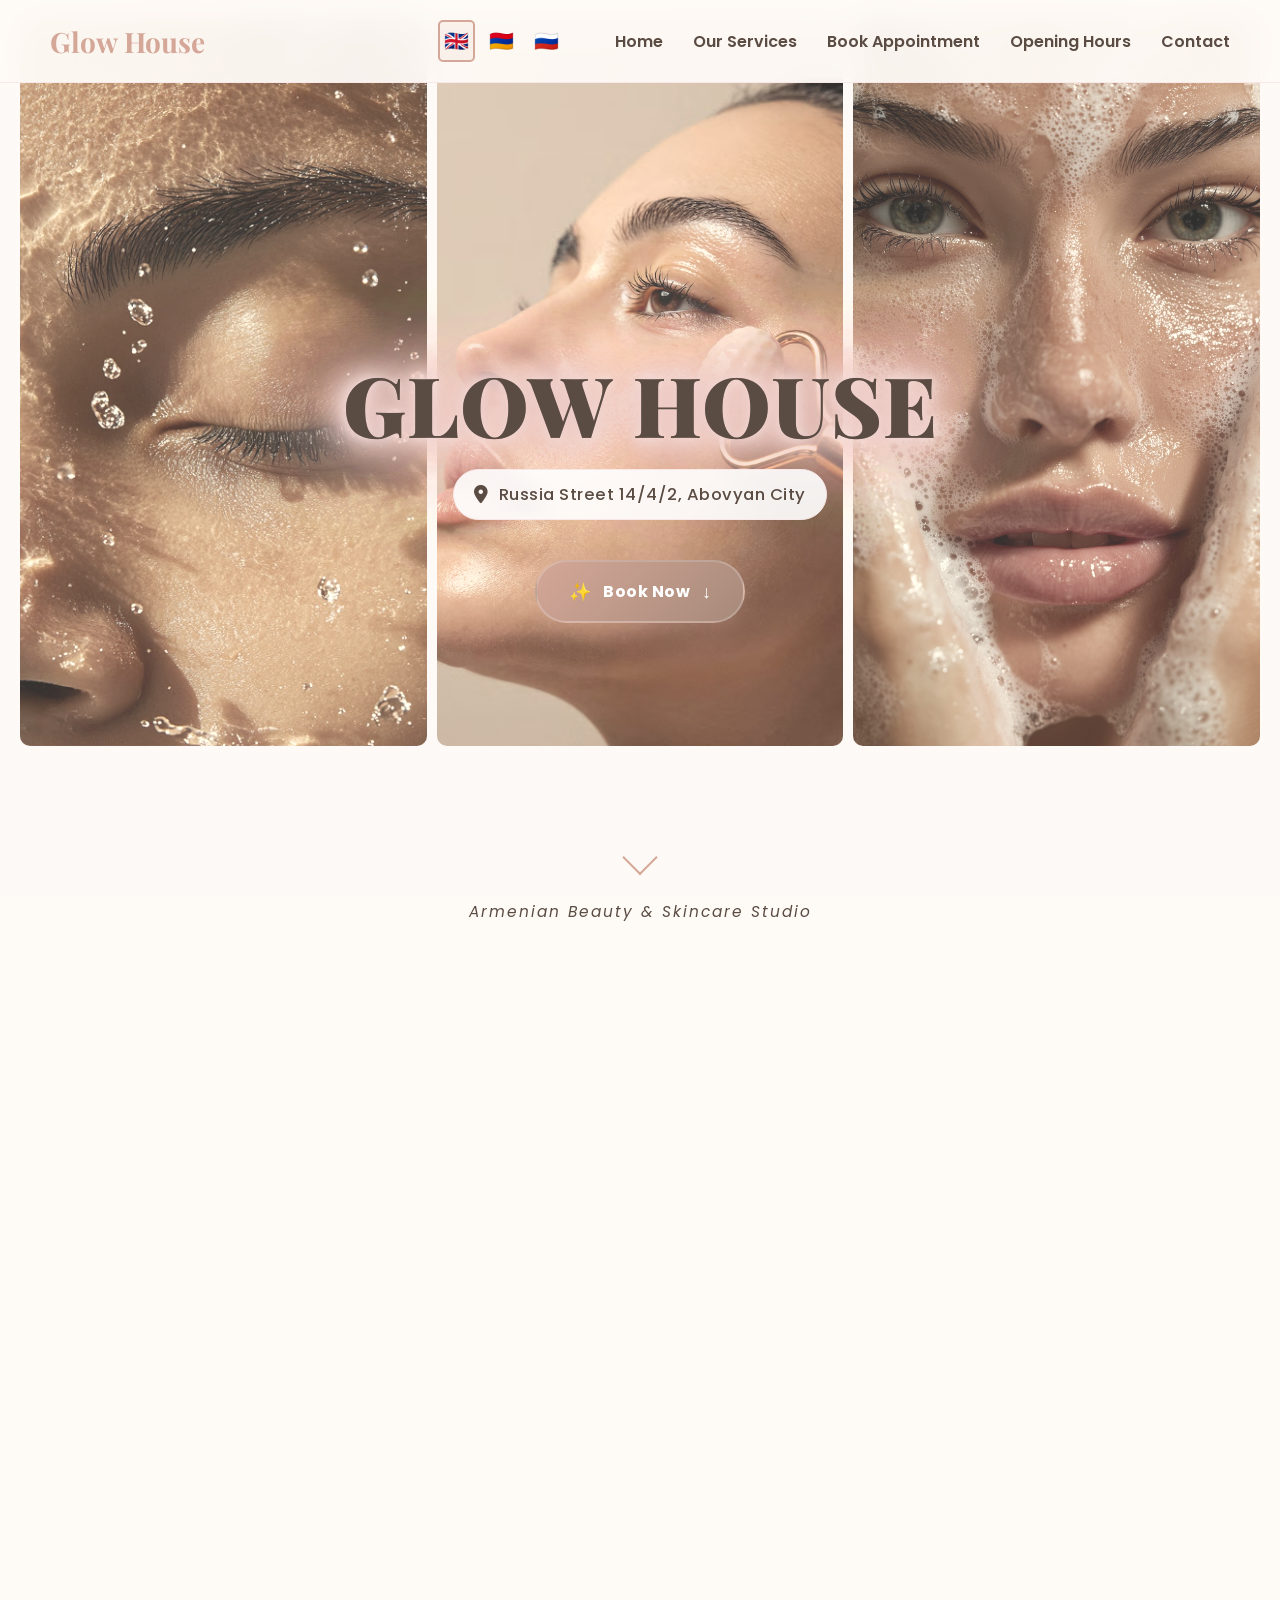
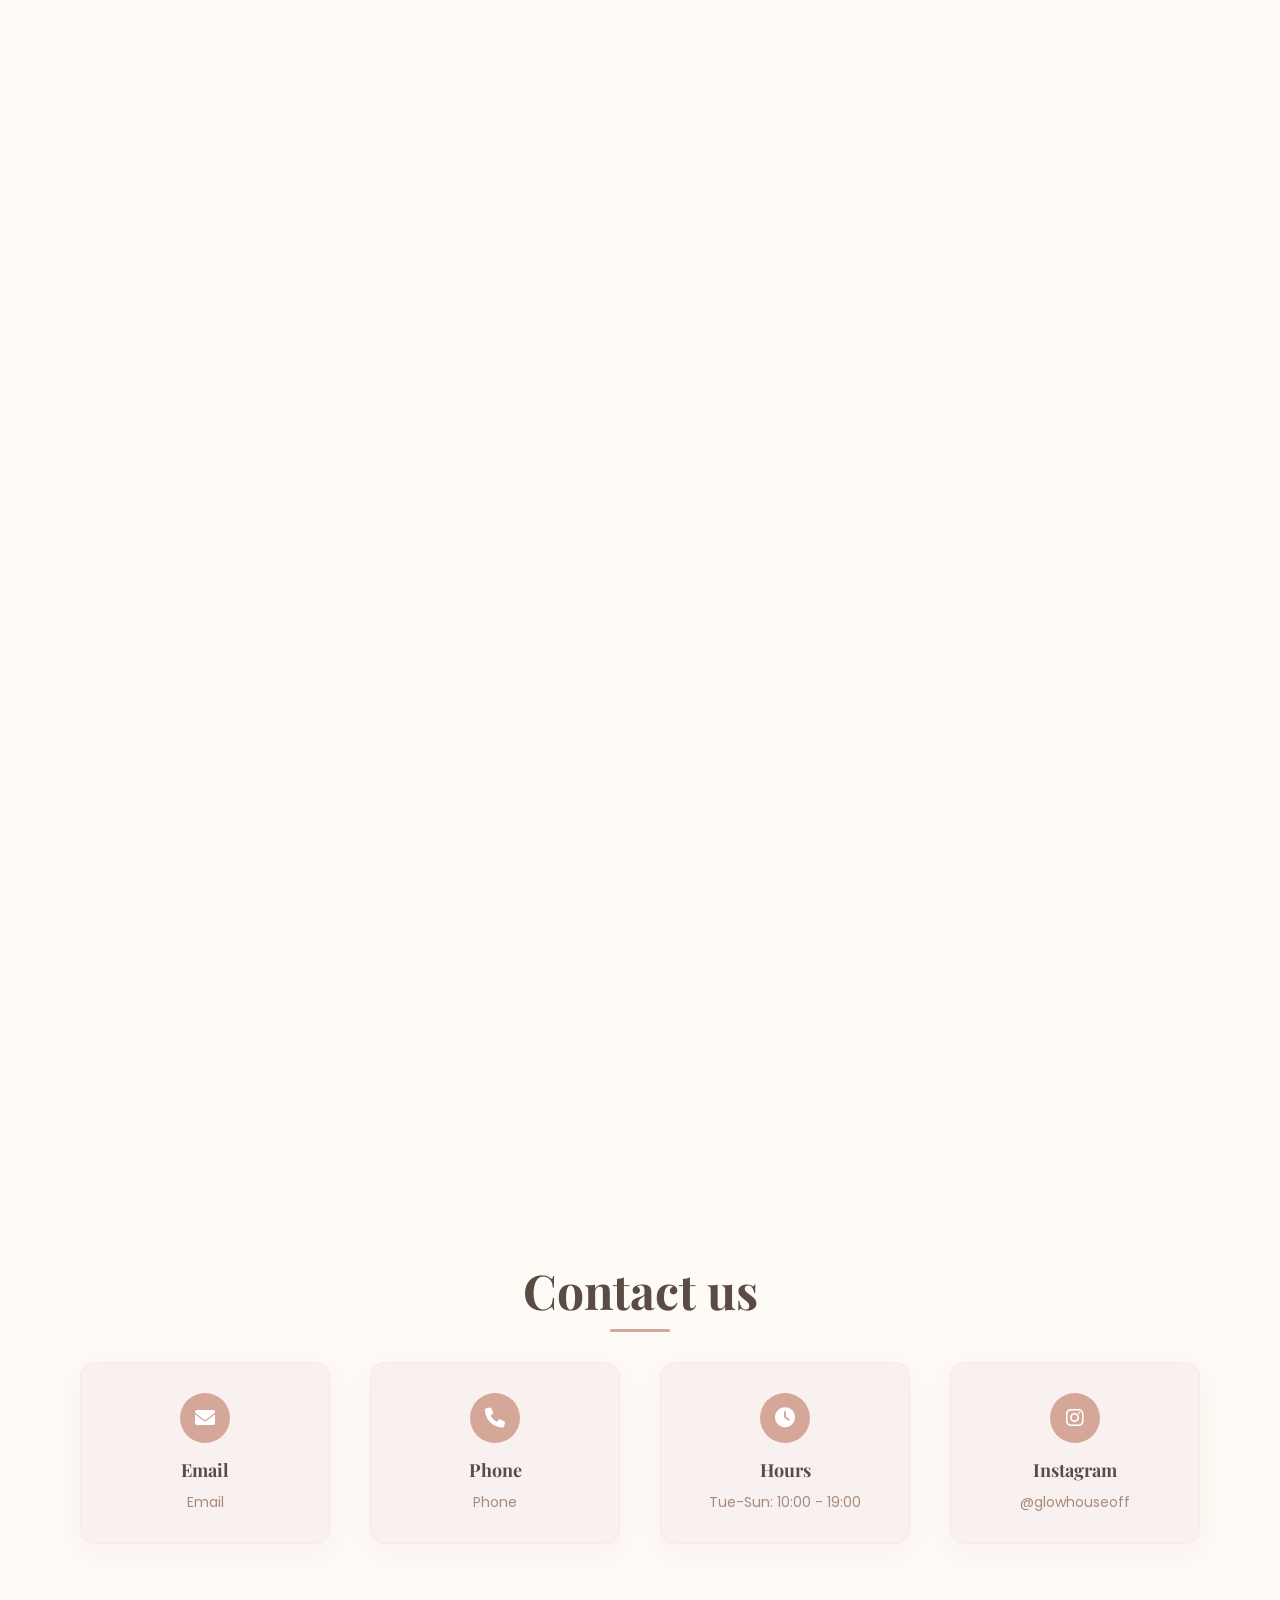
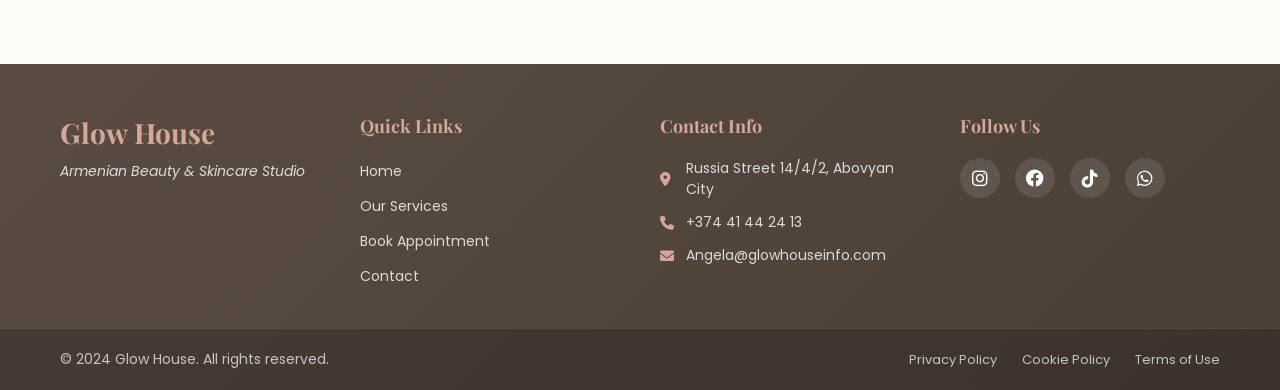
==== commit 9a73f3ba: "replaced the calendar" ====
--- a/index.html
+++ b/index.html
@@ -10,6 +10,8 @@
         href="https://fonts.googleapis.com/css2?family=Poppins:wght@300;400;600;700&family=Playfair+Display:wght@700&display=swap"
         rel="stylesheet">
     <link href="https://cdnjs.cloudflare.com/ajax/libs/font-awesome/6.0.0/css/all.min.css" rel="stylesheet">
+    <link rel="icon" type="image/jpeg" href="images/logo.jpeg">
+    <link rel="apple-touch-icon" href="images/logo.jpeg">
 </head>
 
 <body>
@@ -37,7 +39,7 @@
             <li><a href="#home" data-key="home">Home</a></li>
             <li><a href="#services" data-key="services">Our Services</a></li>
             <li><a href="#booking" data-key="booking">Book Appointment</a></li>
-            <li><a href="#calendar" data-key="calendar">Calendar</a></li>
+            <li><a href="#calendar" data-key="calendar">Gallery</a></li>
             <li><a href="#contact" data-key="contact">Contact</a></li>
         </ul>
     </nav>
@@ -201,7 +203,7 @@
                                 <div class="dropdown-option" data-category="other-services">
                                     <div class="option-icon">☘️</div>
                                     <div class="option-info">
-                                        <span class="option-title" data-key="other-services">Other Services</span>
+                                        <span class="option-title" data-key="otherServices">Other Services</span>
                                         <span class="option-subtitle" data-key="otherSubtitle">Professional body
                                             treatment
                                             services</span>
@@ -265,106 +267,78 @@
         </div>
     </section>
 
-    <!-- CALENDAR -->
-    <section id="calendar" class="section">
-        <div class="calendar-header">
-            <h2 class="section-title" data-key="calendarTitle">Our Beauty Hours</h2>
-            <p class="calendar-subtitle" data-key="calendarSubtitle">When we're here to make you glow</p>
+    <!-- 3D GALLERY SECTION -->
+    <section id="calendar" class="section gallery-section">
+        <div class="gallery-header">
+            <h2 class="section-title" data-key="calendarTitle">Our Work</h2>
+            <p class="calendar-subtitle" data-key="calendarSubtitle">A glimpse into the glow we create</p>
             <div class="calendar-sparkle">✨</div>
         </div>
 
-        <div class="elegant-calendar">
-            <!-- Monday -->
-            <div class="calendar-day closed" data-day="monday">
-                <div class="day-glow"></div>
-                <div class="day-content">
-                    <div class="day-name" data-key="monday">Monday</div>
-                    <div class="day-icon">🌙</div>
-                    <div class="day-status" data-key="mondayStatus">Beauty Rest Day</div>
-                    <div class="day-hours" data-key="closed">Closed</div>
-                </div>
-            </div>
-
-            <!-- Tuesday -->
-            <div class="calendar-day open" data-day="tuesday">
-                <div class="day-glow"></div>
-                <div class="day-content">
-                    <div class="day-name" data-key="tuesday">Tuesday</div>
-                    <div class="day-icon">💄</div>
-                    <div class="day-status" data-key="tuesdayStatus">Ready to Glow</div>
-                    <div class="day-hours">10:00 - 19:00</div>
-                </div>
-            </div>
-
-            <!-- Wednesday -->
-            <div class="calendar-day open" data-day="wednesday">
-                <div class="day-glow"></div>
-                <div class="day-content">
-                    <div class="day-name" data-key="wednesday">Wednesday</div>
-                    <div class="day-icon">🌟</div>
-                    <div class="day-status" data-key="wednesdayStatus">Midweek Magic</div>
-                    <div class="day-hours">10:00 - 19:00</div>
-                </div>
-            </div>
-
-            <!-- Thursday -->
-            <div class="calendar-day open" data-day="thursday">
-                <div class="day-glow"></div>
-                <div class="day-content">
-                    <div class="day-name" data-key="thursday">Thursday</div>
-                    <div class="day-icon">✨</div>
-                    <div class="day-status" data-key="thursdayStatus">Transformation Day</div>
-                    <div class="day-hours">10:00 - 19:00</div>
-                </div>
-            </div>
-
-            <!-- Friday -->
-            <div class="calendar-day open" data-day="friday">
-                <div class="day-glow"></div>
-                <div class="day-content">
-                    <div class="day-name" data-key="friday">Friday</div>
-                    <div class="day-icon">🎉</div>
-                    <div class="day-status" data-key="fridayStatus">Weekend Ready</div>
-                    <div class="day-hours">10:00 - 19:00</div>
-                </div>
-            </div>
-
-            <!-- Saturday -->
-            <div class="calendar-day open" data-day="saturday">
-                <div class="day-glow"></div>
-                <div class="day-content">
-                    <div class="day-name" data-key="saturday">Saturday</div>
-                    <div class="day-icon">💖</div>
-                    <div class="day-status" data-key="saturdayStatus">Pampering Day</div>
-                    <div class="day-hours">10:00 - 19:00</div>
-                </div>
-            </div>
-
-            <!-- Sunday -->
-            <div class="calendar-day open" data-day="sunday">
-                <div class="day-glow"></div>
-                <div class="day-content">
-                    <div class="day-name" data-key="sunday">Sunday</div>
-                    <div class="day-icon">🌺</div>
-                    <div class="day-status" data-key="sundayStatus">Self Care Sunday</div>
-                    <div class="day-hours">10:00 - 19:00</div>
-                </div>
-            </div>
-        </div>
-
-        <div class="calendar-footer">
-            <div class="hours-summary">
-                <div class="summary-icon">⏰</div>
-                <div class="summary-text">
-                    <strong data-key="openingHours">Opening Hours:</strong><br>
-                    <span data-key="hoursDetail">Tuesday - Sunday: 10:00 - 19:00</span>
-                </div>
-            </div>
-
+        <div class="gallery-scene" id="galleryScene">
+            <div class="gallery-track" id="galleryTrack">
+                <div class="gallery-card" style="--i:0"><img src="images/hair_work2.jpeg" alt="Work 1">
+                    <div class="card-shimmer"></div>
+                </div>
+                <div class="gallery-card" style="--i:1"><img src="images/pic6.jpg" alt="Work 2">
+                    <div class="card-shimmer"></div>
+                </div>
+                <div class="gallery-card" style="--i:2"><img src="images/salon_inside2.jpeg" alt="Work 3">
+                    <div class="card-shimmer"></div>
+                </div>
+                <div class="gallery-card" style="--i:3"><img src="images/pic10.avif" alt="Work 4">
+                    <div class="card-shimmer"></div>
+                </div>
+                <div class="gallery-card" style="--i:4"><img src="images/salon_inside1.jpeg" alt="Work 5">
+                    <div class="card-shimmer"></div>
+                </div>
+                <div class="gallery-card" style="--i:5"><img src="images/pic17.jpeg" alt="Work 6">
+                    <div class="card-shimmer"></div>
+                </div>
+                <div class="gallery-card" style="--i:6"><img src="images/hair_work.jpeg" alt="Work 7">
+                    <div class="card-shimmer"></div>
+                </div>
+                <div class="gallery-card" style="--i:7"><img src="images/pic1.jpeg" alt="Work 8">
+                    <div class="card-shimmer"></div>
+                </div>
+                <div class="gallery-card" style="--i:8"><img src="images/pic12.jpeg" alt="Work 9">
+                    <div class="card-shimmer"></div>
+                </div>
+                <div class="gallery-card" style="--i:9"><img src="images/nails_work1.jpeg" alt="Work 10">
+                    <div class="card-shimmer"></div>
+                </div>
+                <div class="gallery-card" style="--i:10"><img src="images/pic14.jpeg" alt="Work 11">
+                    <div class="card-shimmer"></div>
+                </div>
+                <div class="gallery-card" style="--i:11"><img src="images/pic11.jpeg" alt="Work 12">
+                    <div class="card-shimmer"></div>
+                </div>
+            </div>
+        </div>
+
+        <div class="gallery-footer-actions">
+            <p class="gallery-hint-text">hover to pause · click to view</p>
+            <a href="https://www.instagram.com/glowhouseoff" target="_blank" rel="noopener noreferrer"
+                class="instagram-gallery-btn">
+                <i class="fab fa-instagram"></i>
+                <span data-key="instagramBtn">See All Our Work on Instagram</span>
+                <span class="ig-arrow">↗</span>
+            </a>
             <a href="#booking" class="glow-button">
                 <span class="button-icon">💫</span>
                 <span data-key="bookSession">Book Your Session</span>
             </a>
+        </div>
+
+        <!-- Lightbox -->
+        <div class="gallery-lightbox" id="galleryLightbox">
+            <div class="lightbox-backdrop"></div>
+            <button class="lightbox-close" id="lightboxClose">✕</button>
+            <button class="lightbox-prev" id="lightboxPrev">‹</button>
+            <button class="lightbox-next" id="lightboxNext">›</button>
+            <div class="lightbox-img-wrap">
+                <img id="lightboxImg" src="" alt="">
+            </div>
         </div>
     </section>
 
--- a/index.css
+++ b/index.css
@@ -3188,4 +3188,291 @@
     flex-direction: column;
     align-items: center;
     gap: 10px;
+}
+/* ===== 3D AUTO-SCROLLING GALLERY ===== */
+.gallery-section {
+    overflow: hidden;
+    padding-bottom: 60px;
+}
+
+.gallery-header {
+    margin-bottom: 50px;
+}
+
+.gallery-scene {
+    width: 100%;
+    perspective: 1200px;
+    perspective-origin: 50% 40%;
+    cursor: grab;
+    user-select: none;
+    -webkit-user-select: none;
+    padding: 40px 0 60px;
+    position: relative;
+}
+
+.gallery-scene:active { cursor: grabbing; }
+
+.gallery-track {
+    display: flex;
+    gap: 28px;
+    width: max-content;
+    transform-style: preserve-3d;
+    padding: 0 calc(50vw - 160px);
+    will-change: transform;
+}
+
+.gallery-card {
+    flex: 0 0 280px;
+    height: 360px;
+    border-radius: 20px;
+    overflow: hidden;
+    position: relative;
+    box-shadow:
+        0 20px 60px rgba(0,0,0,0.15),
+        0 0 0 1px rgba(212,167,152,0.3);
+    transform-style: preserve-3d;
+    transition:
+        transform 0.5s cubic-bezier(0.25,0.46,0.45,0.94),
+        box-shadow 0.5s ease;
+    cursor: pointer;
+    background: var(--light-pink);
+}
+
+.gallery-card img {
+    width: 100%;
+    height: 100%;
+    object-fit: cover;
+    display: block;
+    transition: transform 0.6s cubic-bezier(0.25,0.46,0.45,0.94);
+    pointer-events: none;
+}
+
+.gallery-card:hover img {
+    transform: scale(1.06);
+}
+
+.gallery-card.is-center {
+    transform: translateY(-18px) scale(1.06) !important;
+    box-shadow:
+        0 35px 80px rgba(212,167,152,0.35),
+        0 0 0 2px var(--primary),
+        0 0 40px rgba(212,167,152,0.2);
+    z-index: 10;
+}
+
+.gallery-card.is-hovered {
+    transform: translateY(-22px) scale(1.08) !important;
+    box-shadow:
+        0 40px 90px rgba(212,167,152,0.4),
+        0 0 0 2px var(--primary),
+        0 0 50px rgba(212,167,152,0.3) !important;
+    z-index: 20;
+}
+
+.card-shimmer {
+    position: absolute;
+    inset: 0;
+    background: linear-gradient(
+        135deg,
+        transparent 30%,
+        rgba(255,255,255,0.15) 50%,
+        transparent 70%
+    );
+    opacity: 0;
+    transition: opacity 0.3s ease;
+    pointer-events: none;
+}
+
+.gallery-card:hover .card-shimmer,
+.gallery-card.is-center .card-shimmer {
+    opacity: 1;
+    animation: shimmerSlide 1.4s ease-in-out infinite;
+}
+
+@keyframes shimmerSlide {
+    0%   { background-position: -200% center; }
+    100% { background-position: 200% center; }
+}
+
+.gallery-card.tilt-left  { transform: rotateY(12deg)  translateY(10px) scale(0.94); }
+.gallery-card.tilt-left2 { transform: rotateY(22deg)  translateY(20px) scale(0.88); }
+.gallery-card.tilt-right  { transform: rotateY(-12deg) translateY(10px) scale(0.94); }
+.gallery-card.tilt-right2 { transform: rotateY(-22deg) translateY(20px) scale(0.88); }
+
+/* Footer actions row */
+.gallery-footer-actions {
+    display: flex;
+    flex-direction: column;
+    align-items: center;
+    gap: 20px;
+    margin-top: 10px;
+}
+
+.gallery-hint-text {
+    color: var(--dark-beige);
+    font-size: 12px;
+    letter-spacing: 2px;
+    text-transform: uppercase;
+    opacity: 0.6;
+    margin: 0;
+}
+
+/* Instagram button */
+.instagram-gallery-btn {
+    display: inline-flex;
+    align-items: center;
+    gap: 12px;
+    background: linear-gradient(135deg, #f09433, #e6683c, #dc2743, #cc2366, #bc1888);
+    color: white;
+    padding: 16px 32px;
+    border-radius: 50px;
+    text-decoration: none;
+    font-weight: 700;
+    font-size: 15px;
+    letter-spacing: 0.3px;
+    transition: all 0.4s cubic-bezier(0.25,0.46,0.45,0.94);
+    box-shadow: 0 8px 30px rgba(220,39,67,0.3);
+    position: relative;
+    overflow: hidden;
+}
+
+.instagram-gallery-btn::before {
+    content: '';
+    position: absolute;
+    inset: 0;
+    background: linear-gradient(135deg, #bc1888, #cc2366, #dc2743, #e6683c, #f09433);
+    opacity: 0;
+    transition: opacity 0.4s ease;
+}
+
+.instagram-gallery-btn:hover::before { opacity: 1; }
+
+.instagram-gallery-btn:hover {
+    transform: translateY(-3px) scale(1.03);
+    box-shadow: 0 15px 40px rgba(220,39,67,0.4);
+}
+
+.instagram-gallery-btn i,
+.instagram-gallery-btn span {
+    position: relative;
+    z-index: 1;
+}
+
+.instagram-gallery-btn i {
+    font-size: 22px;
+}
+
+.ig-arrow {
+    font-size: 18px;
+    transition: transform 0.3s ease;
+}
+
+.instagram-gallery-btn:hover .ig-arrow {
+    transform: translate(3px, -3px);
+}
+
+/* ---- Lightbox ---- */
+.gallery-lightbox {
+    position: fixed;
+    inset: 0;
+    z-index: 99999;
+    display: flex;
+    align-items: center;
+    justify-content: center;
+    opacity: 0;
+    visibility: hidden;
+    transition: opacity 0.35s ease, visibility 0.35s ease;
+}
+
+.gallery-lightbox.open {
+    opacity: 1;
+    visibility: visible;
+}
+
+.lightbox-backdrop {
+    position: absolute;
+    inset: 0;
+    background: rgba(30,20,18,0.92);
+    backdrop-filter: blur(12px);
+    cursor: pointer;
+}
+
+.lightbox-img-wrap {
+    position: relative;
+    z-index: 2;
+    max-width: min(90vw, 900px);
+    max-height: 88vh;
+    border-radius: 20px;
+    overflow: hidden;
+    box-shadow: 0 40px 120px rgba(0,0,0,0.5), 0 0 0 1px rgba(212,167,152,0.4);
+    transform: scale(0.85);
+    transition: transform 0.4s cubic-bezier(0.25,0.46,0.45,0.94);
+}
+
+.gallery-lightbox.open .lightbox-img-wrap { transform: scale(1); }
+
+.lightbox-img-wrap img {
+    width: 100%;
+    height: 100%;
+    object-fit: contain;
+    display: block;
+    max-height: 88vh;
+}
+
+.lightbox-close,
+.lightbox-prev,
+.lightbox-next {
+    position: absolute;
+    z-index: 3;
+    background: rgba(255,255,255,0.12);
+    border: 1px solid rgba(212,167,152,0.4);
+    color: white;
+    cursor: pointer;
+    transition: all 0.3s ease;
+    font-family: inherit;
+    line-height: 1;
+}
+
+.lightbox-close:hover,
+.lightbox-prev:hover,
+.lightbox-next:hover {
+    background: var(--primary);
+    border-color: var(--primary);
+}
+
+.lightbox-close {
+    top: 20px; right: 20px;
+    width: 44px; height: 44px;
+    border-radius: 50%;
+    font-size: 18px;
+    display: flex; align-items: center; justify-content: center;
+}
+
+.lightbox-prev, .lightbox-next {
+    top: 50%; transform: translateY(-50%);
+    width: 52px; height: 52px;
+    border-radius: 50%;
+    font-size: 28px;
+    display: flex; align-items: center; justify-content: center;
+}
+
+.lightbox-prev { left: 20px; }
+.lightbox-next { right: 20px; }
+
+@media (max-width: 768px) {
+    .gallery-card {
+        flex: 0 0 220px;
+        height: 290px;
+        border-radius: 14px;
+    }
+    .gallery-track {
+        gap: 18px;
+        padding: 0 calc(50vw - 110px);
+    }
+    .lightbox-prev { left: 8px; }
+    .lightbox-next { right: 8px; }
+    .instagram-gallery-btn {
+        font-size: 13px;
+        padding: 14px 22px;
+    }
 }
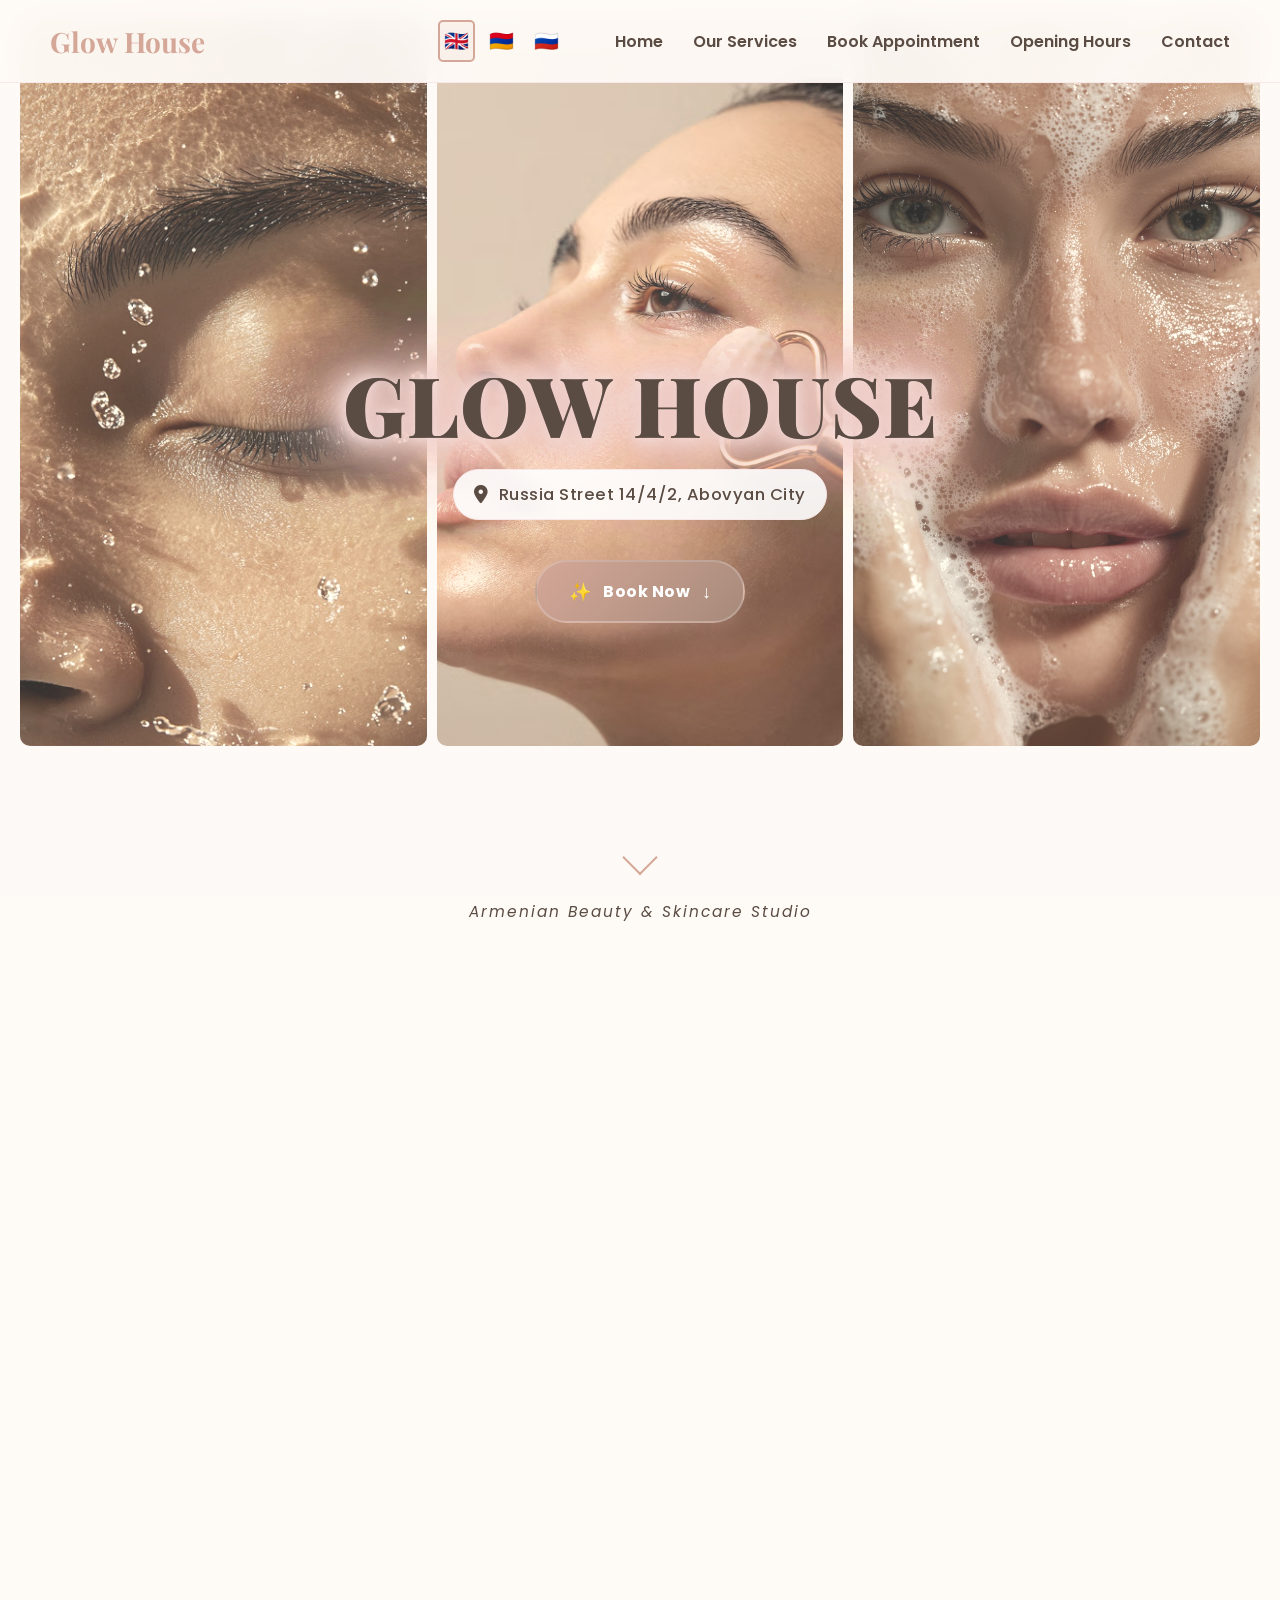
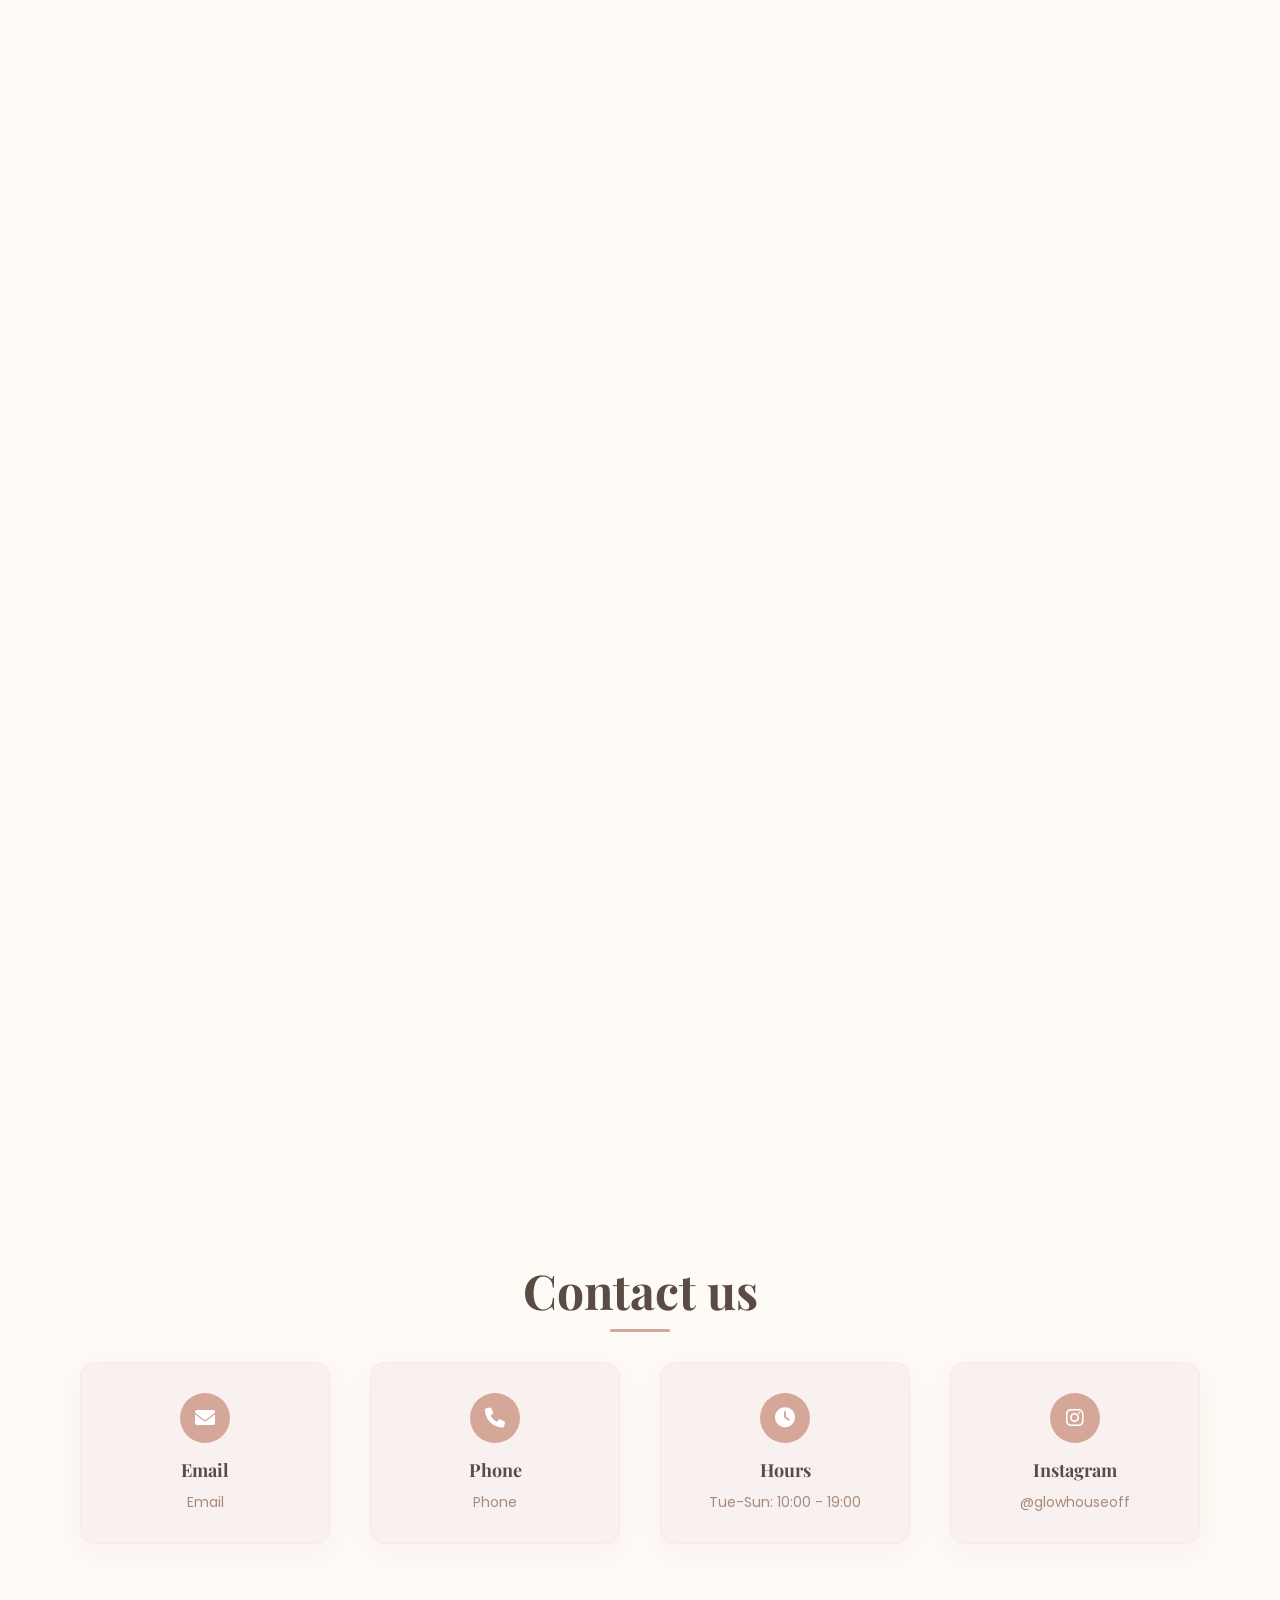
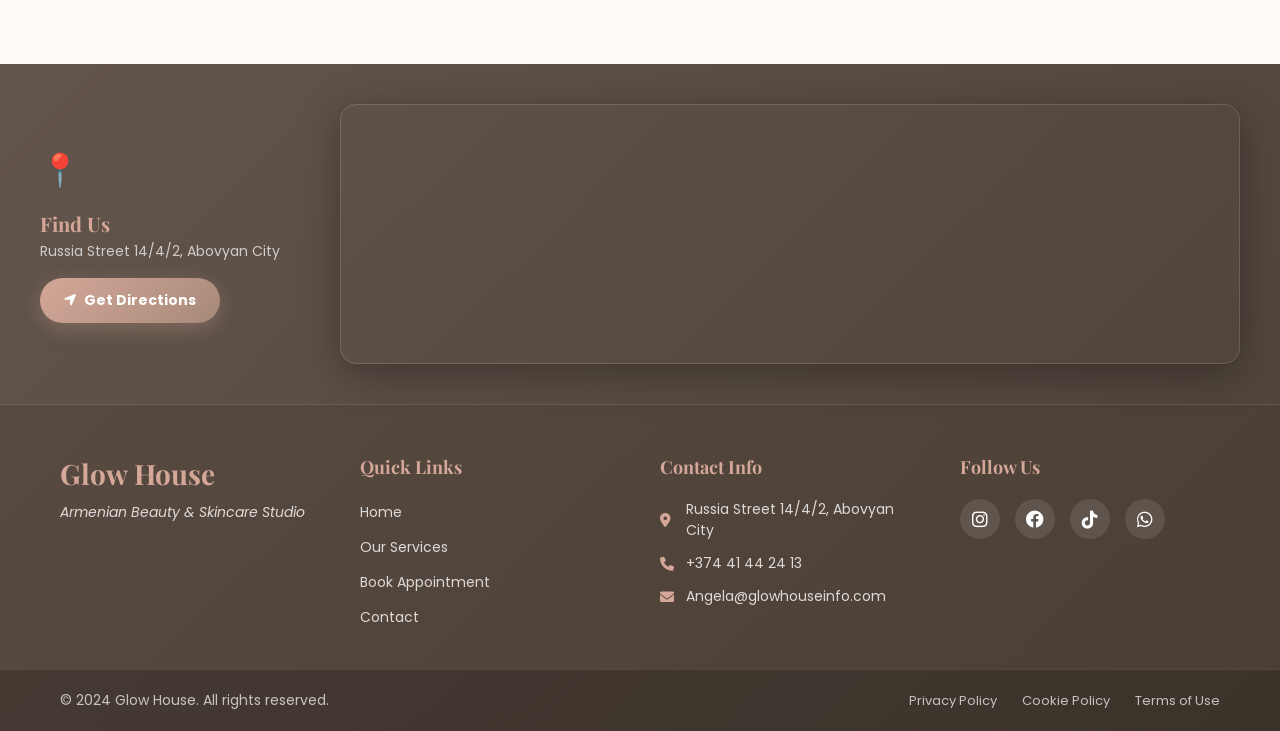
==== commit a1ccd721: "changed the favicon and map" ====
--- a/index.html
+++ b/index.html
@@ -346,28 +346,20 @@
     <section id="contact" class="section">
         <h2 class="section-title" data-key="contactTitle">Contact</h2>
         <div class="contact-options">
-            <!-- Email Card - Now clickable -->
             <div class="contact-card clickable-contact" data-type="email" data-value="Angela@glowhouseinfo.com">
-                <div class="contact-icon">
-                    <i class="fas fa-envelope"></i>
-                </div>
+                <div class="contact-icon"><i class="fas fa-envelope"></i></div>
                 <h3 data-key="email">Email</h3>
                 <p>Angela@glowhouseinfo.com</p>
             </div>
 
-            <!-- Phone Card - Now clickable -->
             <div class="contact-card clickable-contact" data-type="phone" data-value="+37441442413">
-                <div class="contact-icon">
-                    <i class="fas fa-phone"></i>
-                </div>
+                <div class="contact-icon"><i class="fas fa-phone"></i></div>
                 <h3 data-key="phone">Phone</h3>
                 <p>+37441442413</p>
             </div>
 
             <div class="contact-card">
-                <div class="contact-icon">
-                    <i class="fas fa-clock"></i>
-                </div>
+                <div class="contact-icon"><i class="fas fa-clock"></i></div>
                 <h3 data-key="hoursTitle">Hours</h3>
                 <p data-key="hours">Tue-Sun: 10:00 - 19:00</p>
             </div>
@@ -375,9 +367,7 @@
             <div class="contact-card">
                 <a href="https://www.instagram.com/glowhouseoff?utm_source=ig_web_button_share_sheet&igsh=ZDNlZDc0MzIxNw=="
                     target="_blank" rel="noopener noreferrer" class="contact-card-link">
-                    <div class="contact-icon">
-                        <i class="fab fa-instagram"></i>
-                    </div>
+                    <div class="contact-icon"><i class="fab fa-instagram"></i></div>
                     <h3 data-key="instagram">Instagram</h3>
                     <p>@glowhouseoff</p>
                 </a>
@@ -385,8 +375,34 @@
         </div>
     </section>
 
-    <!-- COPYRIGHT FOOTER -->
     <footer class="copyright-footer">
+
+        <!-- MAP STRIP -->
+        <div class="footer-map-strip">
+            <div class="footer-map-inner">
+                <div class="footer-map-text">
+                    <div class="footer-map-icon">📍</div>
+                    <div>
+                        <h4 data-key="findUs">Find Us</h4>
+                        <p data-key="address">Russia Street 14/4/2, Abovyan</p>
+                    </div>
+                    <a href="https://maps.app.goo.gl/rBMeqQLyKdimYjbw9" target="_blank" rel="noopener noreferrer"
+                        class="directions-btn">
+                        <i class="fas fa-location-arrow"></i>
+                        <span data-key="getDirections">Get Directions</span>
+                    </a>
+                </div>
+                <div class="footer-map-frame">
+                    <iframe
+                        src="https://www.google.com/maps/embed?pb=!1m18!1m12!1m3!1d3044.5!2d44.6333!3d40.2667!2m3!1f0!2f0!3f0!3m2!1i1024!2i768!4f13.1!3m3!1m2!1s0x0%3A0x0!2zNDDCsDE2JzAwLjAiTiA0NMKwMzgnMDAuMCJF!5e0!3m2!1sen!2sam!4v1700000000000!5m2!1sen!2sam&q=Russia+Street+14%2F4%2F2+Abovyan+Armenia"
+                        width="100%" height="100%" style="border:0;" allowfullscreen="" loading="lazy"
+                        referrerpolicy="no-referrer-when-downgrade" title="Glow House Location">
+                    </iframe>
+                </div>
+            </div>
+        </div>
+
+        <!-- MAIN FOOTER CONTENT -->
         <div class="footer-content">
             <div class="footer-section">
                 <div class="footer-logo">Glow House</div>
--- a/index.css
+++ b/index.css
@@ -3189,6 +3189,7 @@
     align-items: center;
     gap: 10px;
 }
+
 /* ===== 3D AUTO-SCROLLING GALLERY ===== */
 .gallery-section {
     overflow: hidden;
@@ -3210,7 +3211,9 @@
     position: relative;
 }
 
-.gallery-scene:active { cursor: grabbing; }
+.gallery-scene:active {
+    cursor: grabbing;
+}
 
 .gallery-track {
     display: flex;
@@ -3228,11 +3231,11 @@
     overflow: hidden;
     position: relative;
     box-shadow:
-        0 20px 60px rgba(0,0,0,0.15),
-        0 0 0 1px rgba(212,167,152,0.3);
+        0 20px 60px rgba(0, 0, 0, 0.15),
+        0 0 0 1px rgba(212, 167, 152, 0.3);
     transform-style: preserve-3d;
     transition:
-        transform 0.5s cubic-bezier(0.25,0.46,0.45,0.94),
+        transform 0.5s cubic-bezier(0.25, 0.46, 0.45, 0.94),
         box-shadow 0.5s ease;
     cursor: pointer;
     background: var(--light-pink);
@@ -3243,7 +3246,7 @@
     height: 100%;
     object-fit: cover;
     display: block;
-    transition: transform 0.6s cubic-bezier(0.25,0.46,0.45,0.94);
+    transition: transform 0.6s cubic-bezier(0.25, 0.46, 0.45, 0.94);
     pointer-events: none;
 }
 
@@ -3254,30 +3257,28 @@
 .gallery-card.is-center {
     transform: translateY(-18px) scale(1.06) !important;
     box-shadow:
-        0 35px 80px rgba(212,167,152,0.35),
+        0 35px 80px rgba(212, 167, 152, 0.35),
         0 0 0 2px var(--primary),
-        0 0 40px rgba(212,167,152,0.2);
+        0 0 40px rgba(212, 167, 152, 0.2);
     z-index: 10;
 }
 
 .gallery-card.is-hovered {
     transform: translateY(-22px) scale(1.08) !important;
     box-shadow:
-        0 40px 90px rgba(212,167,152,0.4),
+        0 40px 90px rgba(212, 167, 152, 0.4),
         0 0 0 2px var(--primary),
-        0 0 50px rgba(212,167,152,0.3) !important;
+        0 0 50px rgba(212, 167, 152, 0.3) !important;
     z-index: 20;
 }
 
 .card-shimmer {
     position: absolute;
     inset: 0;
-    background: linear-gradient(
-        135deg,
-        transparent 30%,
-        rgba(255,255,255,0.15) 50%,
-        transparent 70%
-    );
+    background: linear-gradient(135deg,
+            transparent 30%,
+            rgba(255, 255, 255, 0.15) 50%,
+            transparent 70%);
     opacity: 0;
     transition: opacity 0.3s ease;
     pointer-events: none;
@@ -3290,14 +3291,30 @@
 }
 
 @keyframes shimmerSlide {
-    0%   { background-position: -200% center; }
-    100% { background-position: 200% center; }
-}
-
-.gallery-card.tilt-left  { transform: rotateY(12deg)  translateY(10px) scale(0.94); }
-.gallery-card.tilt-left2 { transform: rotateY(22deg)  translateY(20px) scale(0.88); }
-.gallery-card.tilt-right  { transform: rotateY(-12deg) translateY(10px) scale(0.94); }
-.gallery-card.tilt-right2 { transform: rotateY(-22deg) translateY(20px) scale(0.88); }
+    0% {
+        background-position: -200% center;
+    }
+
+    100% {
+        background-position: 200% center;
+    }
+}
+
+.gallery-card.tilt-left {
+    transform: rotateY(12deg) translateY(10px) scale(0.94);
+}
+
+.gallery-card.tilt-left2 {
+    transform: rotateY(22deg) translateY(20px) scale(0.88);
+}
+
+.gallery-card.tilt-right {
+    transform: rotateY(-12deg) translateY(10px) scale(0.94);
+}
+
+.gallery-card.tilt-right2 {
+    transform: rotateY(-22deg) translateY(20px) scale(0.88);
+}
 
 /* Footer actions row */
 .gallery-footer-actions {
@@ -3330,8 +3347,8 @@
     font-weight: 700;
     font-size: 15px;
     letter-spacing: 0.3px;
-    transition: all 0.4s cubic-bezier(0.25,0.46,0.45,0.94);
-    box-shadow: 0 8px 30px rgba(220,39,67,0.3);
+    transition: all 0.4s cubic-bezier(0.25, 0.46, 0.45, 0.94);
+    box-shadow: 0 8px 30px rgba(220, 39, 67, 0.3);
     position: relative;
     overflow: hidden;
 }
@@ -3345,11 +3362,13 @@
     transition: opacity 0.4s ease;
 }
 
-.instagram-gallery-btn:hover::before { opacity: 1; }
+.instagram-gallery-btn:hover::before {
+    opacity: 1;
+}
 
 .instagram-gallery-btn:hover {
     transform: translateY(-3px) scale(1.03);
-    box-shadow: 0 15px 40px rgba(220,39,67,0.4);
+    box-shadow: 0 15px 40px rgba(220, 39, 67, 0.4);
 }
 
 .instagram-gallery-btn i,
@@ -3392,7 +3411,7 @@
 .lightbox-backdrop {
     position: absolute;
     inset: 0;
-    background: rgba(30,20,18,0.92);
+    background: rgba(30, 20, 18, 0.92);
     backdrop-filter: blur(12px);
     cursor: pointer;
 }
@@ -3404,12 +3423,14 @@
     max-height: 88vh;
     border-radius: 20px;
     overflow: hidden;
-    box-shadow: 0 40px 120px rgba(0,0,0,0.5), 0 0 0 1px rgba(212,167,152,0.4);
+    box-shadow: 0 40px 120px rgba(0, 0, 0, 0.5), 0 0 0 1px rgba(212, 167, 152, 0.4);
     transform: scale(0.85);
-    transition: transform 0.4s cubic-bezier(0.25,0.46,0.45,0.94);
-}
-
-.gallery-lightbox.open .lightbox-img-wrap { transform: scale(1); }
+    transition: transform 0.4s cubic-bezier(0.25, 0.46, 0.45, 0.94);
+}
+
+.gallery-lightbox.open .lightbox-img-wrap {
+    transform: scale(1);
+}
 
 .lightbox-img-wrap img {
     width: 100%;
@@ -3424,8 +3445,8 @@
 .lightbox-next {
     position: absolute;
     z-index: 3;
-    background: rgba(255,255,255,0.12);
-    border: 1px solid rgba(212,167,152,0.4);
+    background: rgba(255, 255, 255, 0.12);
+    border: 1px solid rgba(212, 167, 152, 0.4);
     color: white;
     cursor: pointer;
     transition: all 0.3s ease;
@@ -3441,23 +3462,37 @@
 }
 
 .lightbox-close {
-    top: 20px; right: 20px;
-    width: 44px; height: 44px;
+    top: 20px;
+    right: 20px;
+    width: 44px;
+    height: 44px;
     border-radius: 50%;
     font-size: 18px;
-    display: flex; align-items: center; justify-content: center;
-}
-
-.lightbox-prev, .lightbox-next {
-    top: 50%; transform: translateY(-50%);
-    width: 52px; height: 52px;
+    display: flex;
+    align-items: center;
+    justify-content: center;
+}
+
+.lightbox-prev,
+.lightbox-next {
+    top: 50%;
+    transform: translateY(-50%);
+    width: 52px;
+    height: 52px;
     border-radius: 50%;
     font-size: 28px;
-    display: flex; align-items: center; justify-content: center;
-}
-
-.lightbox-prev { left: 20px; }
-.lightbox-next { right: 20px; }
+    display: flex;
+    align-items: center;
+    justify-content: center;
+}
+
+.lightbox-prev {
+    left: 20px;
+}
+
+.lightbox-next {
+    right: 20px;
+}
 
 @media (max-width: 768px) {
     .gallery-card {
@@ -3465,14 +3500,134 @@
         height: 290px;
         border-radius: 14px;
     }
+
     .gallery-track {
         gap: 18px;
         padding: 0 calc(50vw - 110px);
     }
-    .lightbox-prev { left: 8px; }
-    .lightbox-next { right: 8px; }
+
+    .lightbox-prev {
+        left: 8px;
+    }
+
+    .lightbox-next {
+        right: 8px;
+    }
+
     .instagram-gallery-btn {
         font-size: 13px;
         padding: 14px 22px;
     }
+}
+
+/* ===== FOOTER MAP STRIP ===== */
+.footer-map-strip {
+    background: linear-gradient(135deg, rgba(255, 255, 255, 0.05) 0%, rgba(255, 255, 255, 0.02) 100%);
+    border-bottom: 1px solid rgba(255, 255, 255, 0.08);
+    padding: 40px 20px;
+}
+
+.footer-map-inner {
+    max-width: 1200px;
+    margin: 0 auto;
+    display: flex;
+    flex-direction: column;
+    gap: 24px;
+    align-items: stretch;
+}
+
+.footer-map-text {
+    display: flex;
+    align-items: center;
+    gap: 20px;
+    flex-wrap: wrap;
+}
+
+.footer-map-icon {
+    font-size: 32px;
+    flex-shrink: 0;
+}
+
+.footer-map-text h4 {
+    color: var(--primary);
+    font-family: "Playfair Display", serif;
+    font-size: 20px;
+    margin-bottom: 4px;
+}
+
+.footer-map-text p {
+    color: rgba(255, 255, 255, 0.7);
+    font-size: 14px;
+    margin: 0;
+}
+
+.directions-btn {
+    display: inline-flex;
+    align-items: center;
+    gap: 8px;
+    background: linear-gradient(135deg, var(--primary) 0%, var(--dark-beige) 100%);
+    color: white;
+    padding: 12px 24px;
+    border-radius: 50px;
+    text-decoration: none;
+    font-weight: 700;
+    font-size: 14px;
+    transition: all 0.3s ease;
+    box-shadow: 0 6px 20px rgba(212, 167, 152, 0.3);
+    white-space: nowrap;
+    margin-left: auto;
+}
+
+.directions-btn:hover {
+    transform: translateY(-2px);
+    box-shadow: 0 10px 28px rgba(212, 167, 152, 0.45);
+}
+
+.footer-map-frame {
+    width: 100%;
+    height: 220px;
+    border-radius: 16px;
+    overflow: hidden;
+    border: 1px solid rgba(212, 167, 152, 0.25);
+    box-shadow: 0 10px 40px rgba(0, 0, 0, 0.3);
+    flex-shrink: 0;
+}
+
+@media (min-width: 900px) {
+    .footer-map-inner {
+        flex-direction: row;
+        align-items: center;
+        gap: 40px;
+    }
+
+    .footer-map-text {
+        flex-direction: column;
+        align-items: flex-start;
+        flex: 0 0 260px;
+        gap: 16px;
+    }
+
+    .directions-btn {
+        margin-left: 0;
+    }
+
+    .footer-map-frame {
+        flex: 1;
+        height: 260px;
+    }
+}
+
+@media (max-width: 600px) {
+    .footer-map-text {
+        gap: 12px;
+    }
+
+    .directions-btn {
+        width: 100%;
+        justify-content: center;
+    }
+
+    .footer-map-frame {
+        height: 180px;
+    }
 }
